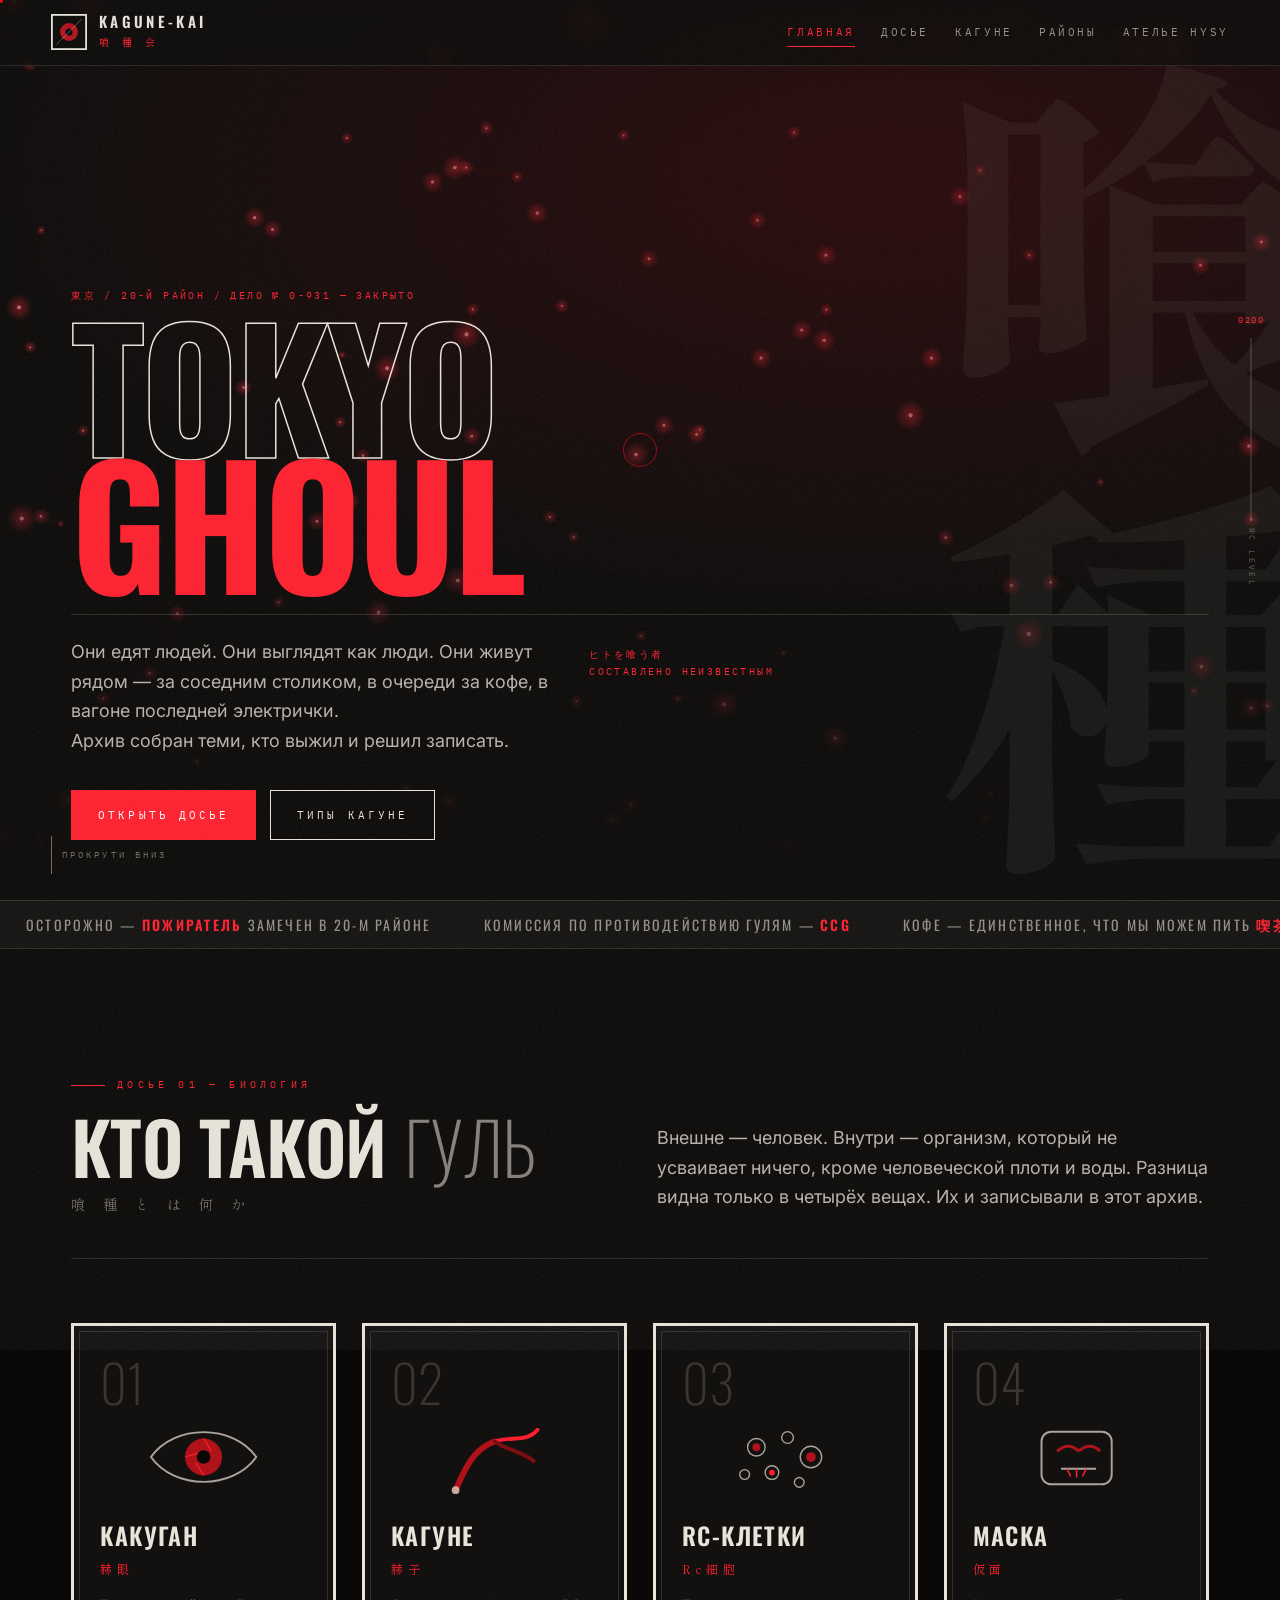
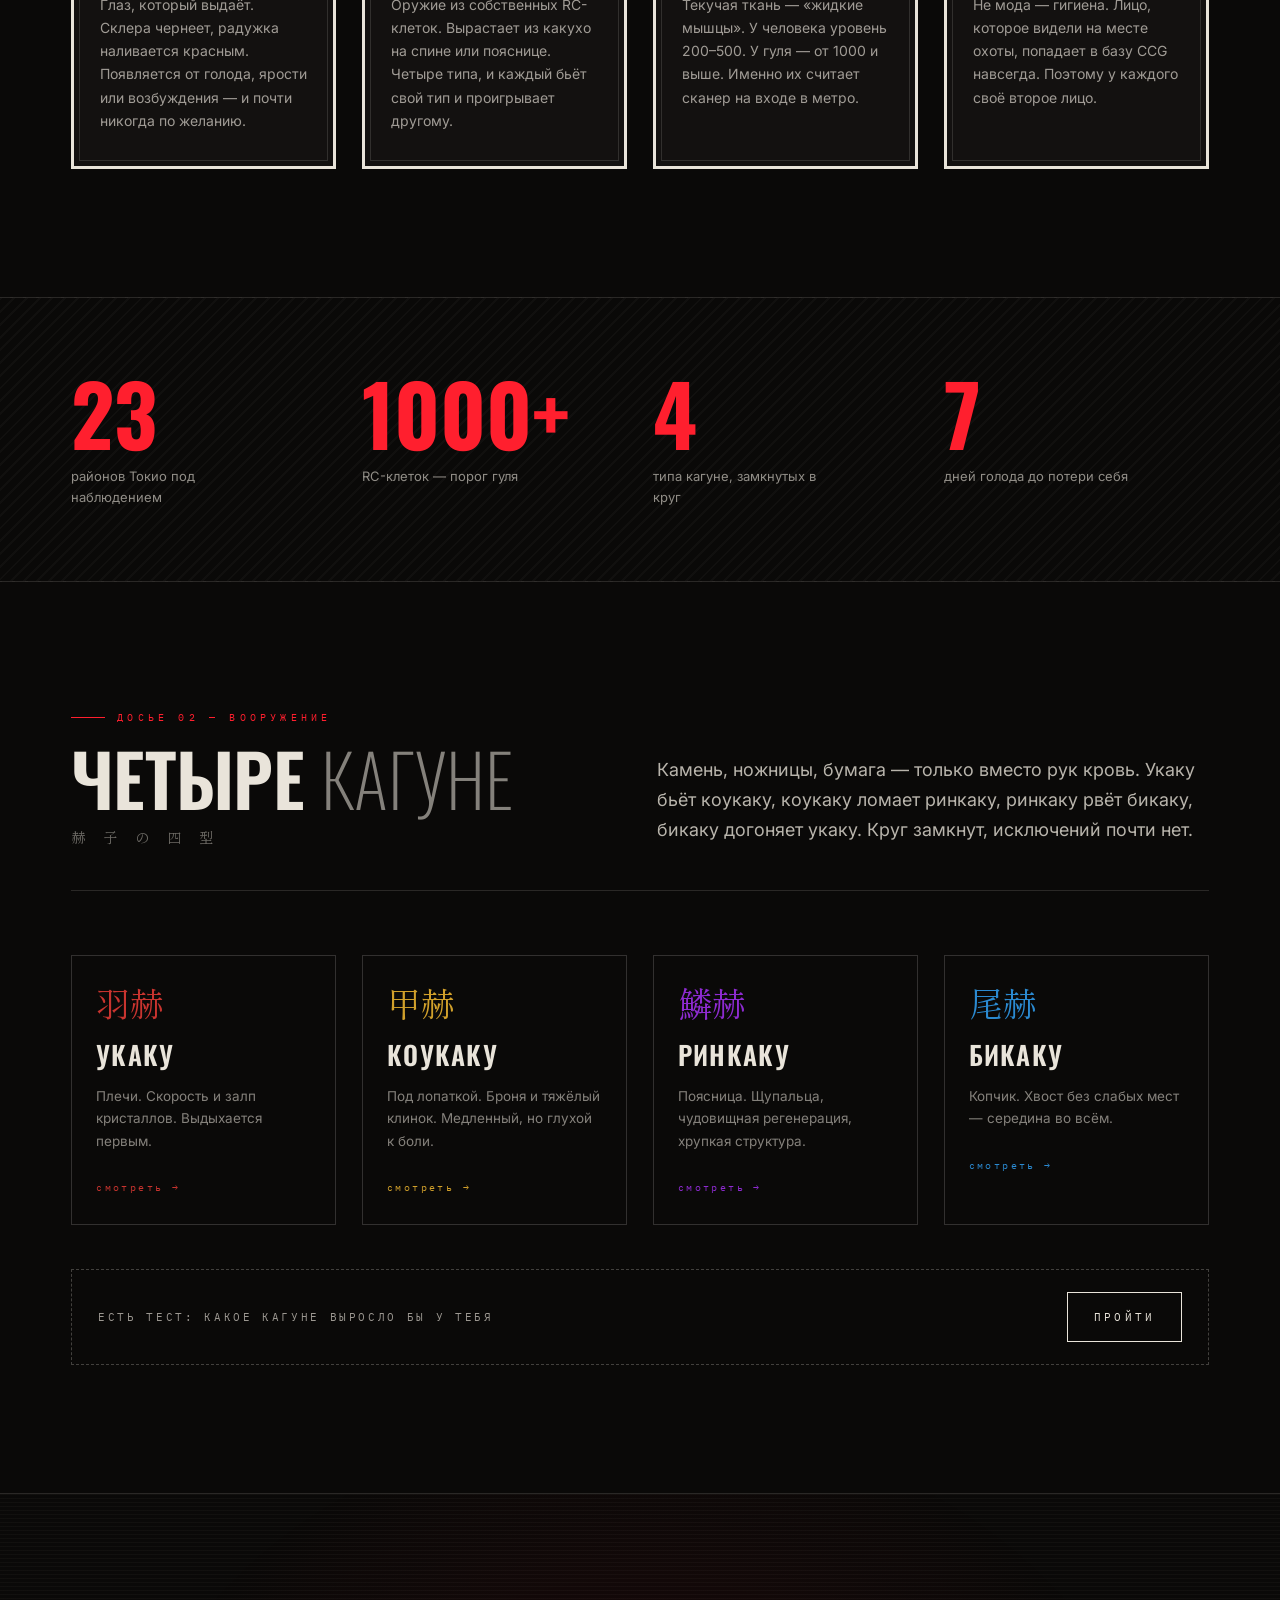
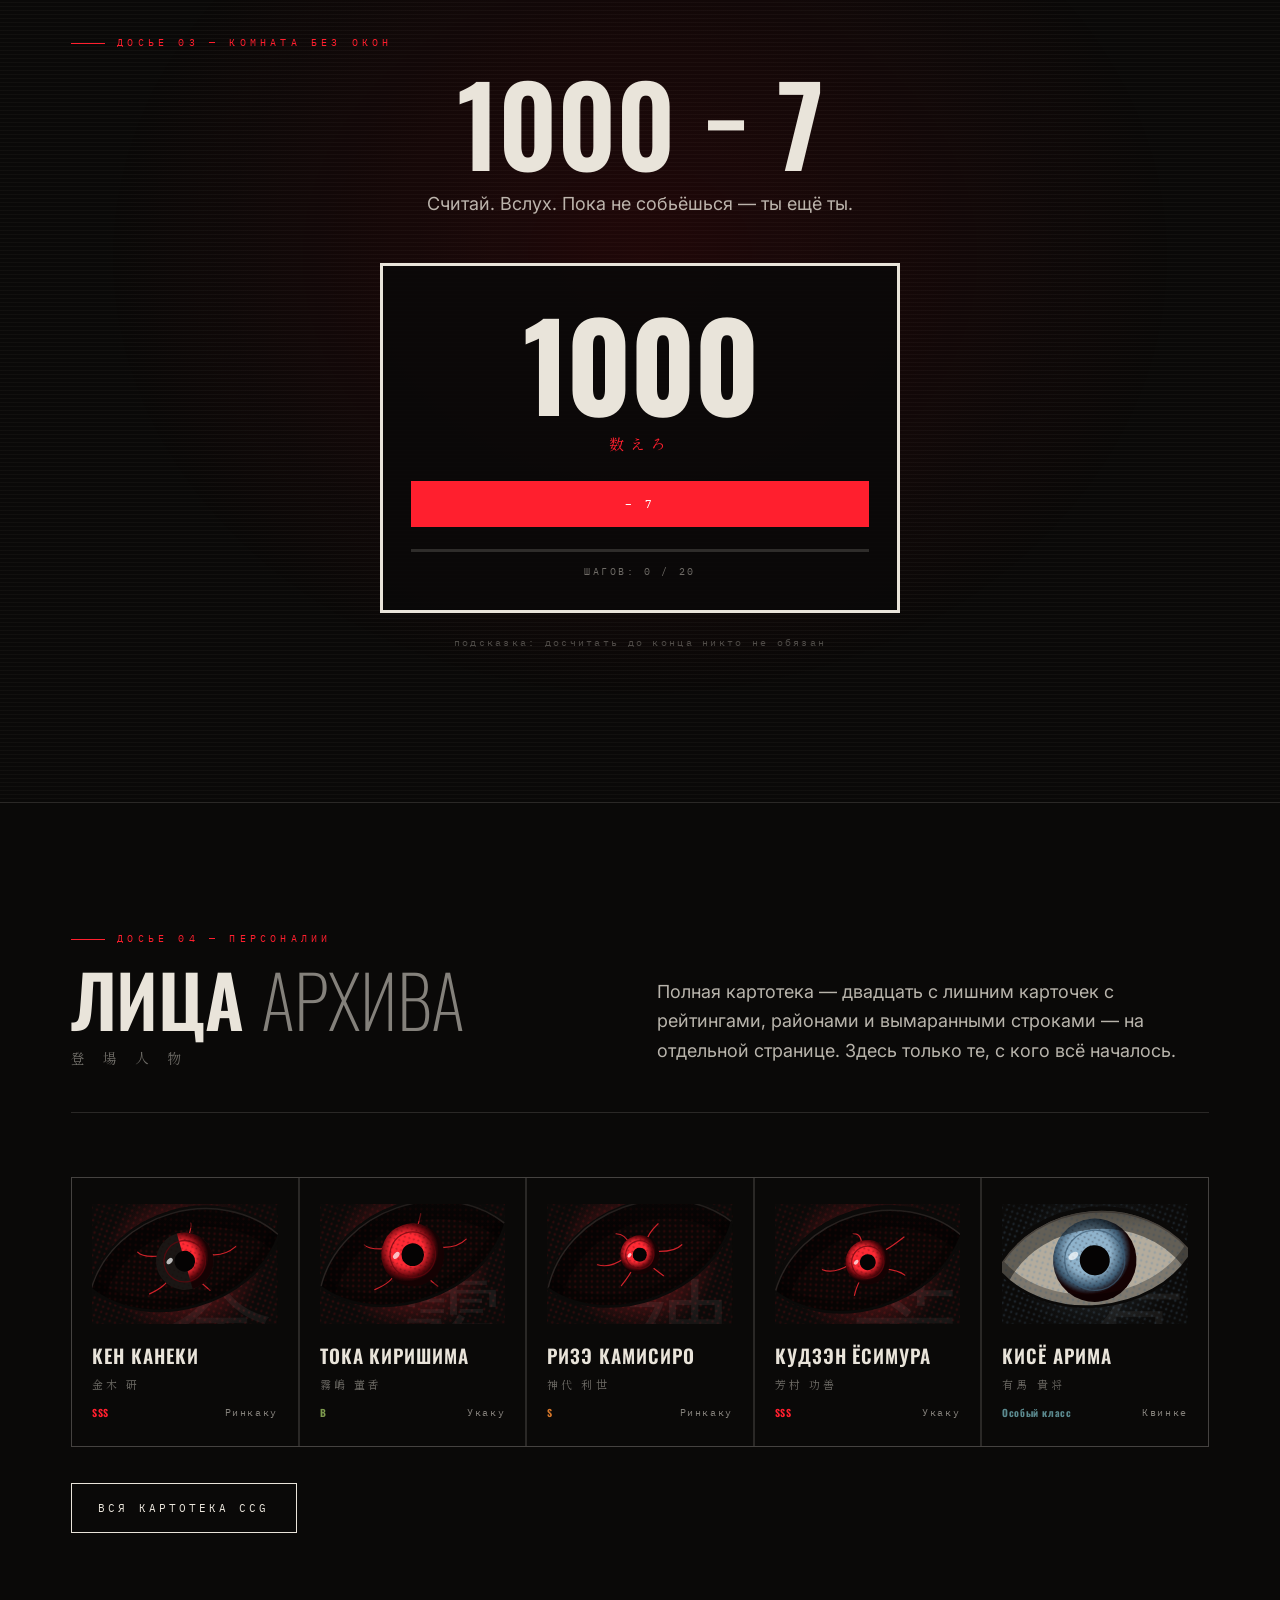
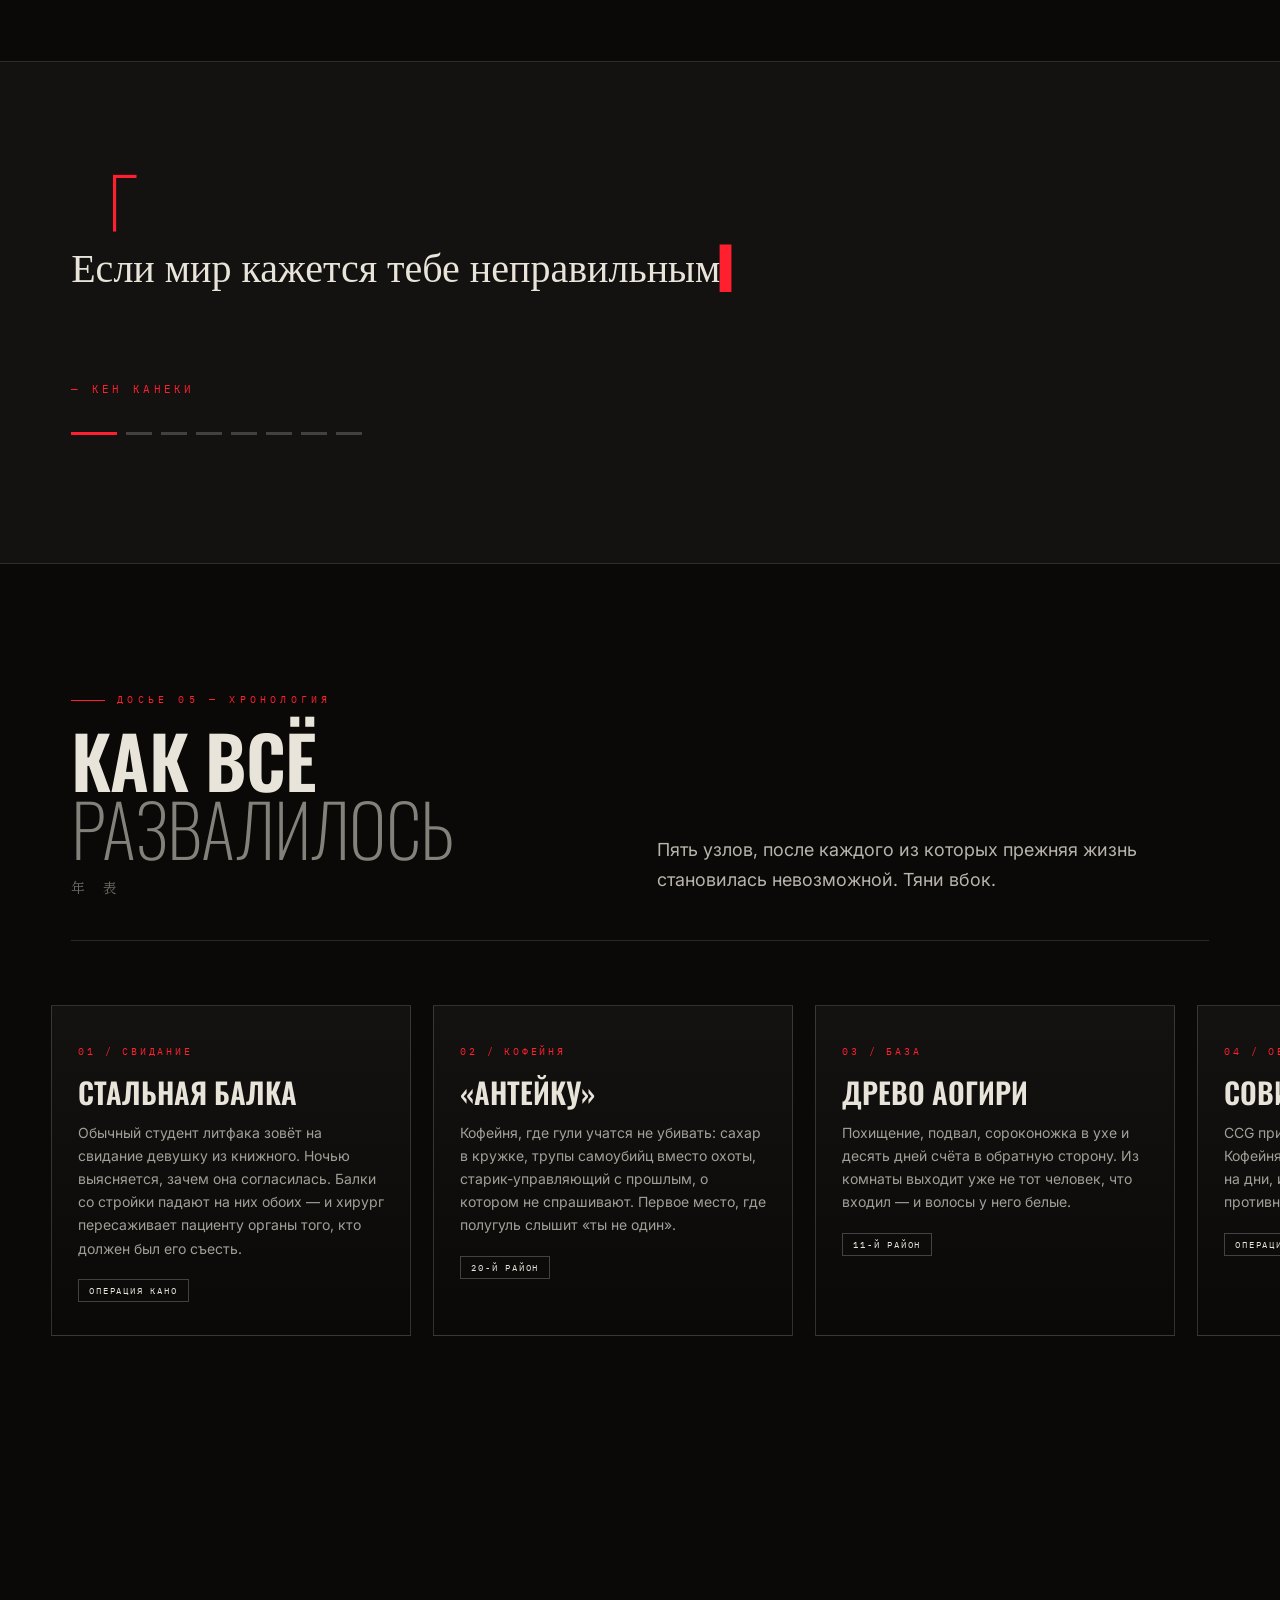
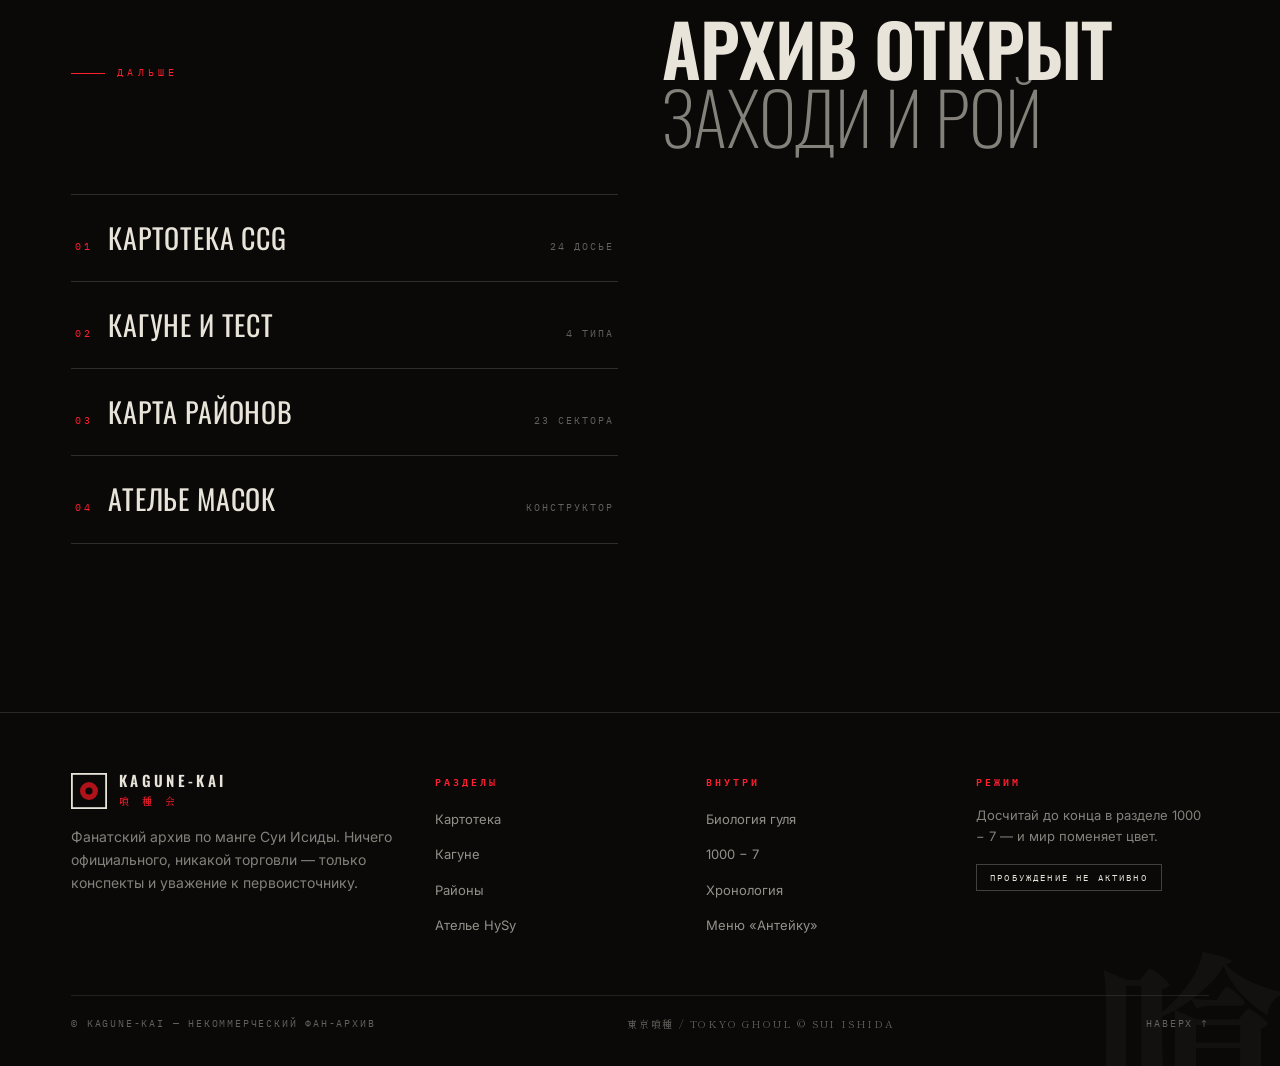
==== index.html @ 9f2eb0c0 "Собрать фан-архив «Токийского гуля» — пять страниц на чистом HTML/CSS/JS Многостраничный сайт без сб" ====
<!DOCTYPE html>
<html lang="ru">
<head>
<meta charset="utf-8">
<meta name="viewport" content="width=device-width, initial-scale=1">
<title>喰種 KAGUNE-KAI — архив 20-го района</title>
<meta name="description" content="Неофициальный архив по вселенной «Токийского гуля»: досье CCG, типы кагуне, карта районов, ателье масок HySy и кофейня «Антейку».">
<meta name="theme-color" content="#0a0908">
<link rel="preconnect" href="https://fonts.googleapis.com">
<link rel="preconnect" href="https://fonts.gstatic.com" crossorigin>
<link href="https://fonts.googleapis.com/css2?family=Oswald:wght@200;400;600;700&family=Shippori+Mincho:wght@400;700;800&family=IBM+Plex+Mono:wght@400;500&family=Inter:wght@300;400;500&display=swap" rel="stylesheet">
<link rel="stylesheet" href="assets/css/main.css">
<link rel="stylesheet" href="assets/css/pages.css">
<link rel="icon" href="data:image/svg+xml,%3Csvg xmlns='http://www.w3.org/2000/svg' viewBox='0 0 32 32'%3E%3Crect width='32' height='32' fill='%230a0908'/%3E%3Ccircle cx='16' cy='16' r='9' fill='%23b0121a'/%3E%3Ccircle cx='16' cy='16' r='3.5' fill='%230a0908'/%3E%3C/svg%3E">
</head>
<body>

<!-- ============ ВОРОТА / КАКУГАН ============ -->
<div id="gate" role="dialog" aria-label="Вход">
  <div class="gate-inner">
    <p class="gate-q jp">ヒトか、グールか。</p>
    <div class="eye-wrap">
      <svg viewBox="0 0 300 160" aria-hidden="true">
        <defs>
          <clipPath id="eyeClip">
            <path d="M10 80 C 70 8, 230 8, 290 80 C 230 152, 70 152, 10 80 Z"/>
          </clipPath>
          <radialGradient id="irisG">
            <stop offset="0%" stop-color="#ff3b3b"/>
            <stop offset="55%" stop-color="#b0121a"/>
            <stop offset="100%" stop-color="#3d0407"/>
          </radialGradient>
        </defs>
        <g clip-path="url(#eyeClip)">
          <rect x="0" y="0" width="300" height="160" fill="#0d0b0a"/>
          <circle cx="150" cy="80" r="46" fill="#141110"/>
          <circle class="iris-red" cx="150" cy="80" r="46" fill="url(#irisG)"/>
          <circle cx="150" cy="80" r="17" fill="#050403"/>
          <g class="iris-red" stroke="#ff1f2e" stroke-width="1.1" fill="none" opacity=".8">
            <path class="vein" d="M150 34 C 168 50, 176 66, 196 74"/>
            <path class="vein" d="M150 126 C 130 112, 120 98, 102 92"/>
            <path class="vein" d="M104 80 C 120 72, 128 60, 132 40"/>
            <path class="vein" d="M196 84 C 180 92, 172 106, 168 122"/>
          </g>
          <circle cx="138" cy="68" r="6" fill="#fff" opacity=".85"/>
          <rect class="lid lid-top" x="0" y="-82" width="300" height="82" fill="#050403"/>
          <rect class="lid lid-bot" x="0" y="160" width="300" height="82" fill="#050403"/>
        </g>
        <path d="M10 80 C 70 8, 230 8, 290 80 C 230 152, 70 152, 10 80 Z" fill="none" stroke="#2a2422" stroke-width="2"/>
      </svg>
    </div>
    <div class="gate-bar"><i></i></div>
    <p class="gate-note">СИНХРОНИЗАЦИЯ RC-КЛЕТОК…</p>
    <button class="gate-skip" id="gate-skip">ПРОПУСТИТЬ</button>
  </div>
</div>

<div class="cursor-dot" id="cur-dot"></div>
<div class="cursor-ring" id="cur-ring"></div>

<!-- ============ ШАПКА ============ -->
<header class="topbar" id="topbar">
  <a class="brand" href="index.html">
    <svg class="brand-mark" viewBox="0 0 40 40" aria-hidden="true">
      <rect x="1" y="1" width="38" height="38" fill="none" stroke="currentColor" stroke-width="2"/>
      <circle cx="20" cy="20" r="10" fill="#b0121a"/>
      <circle cx="20" cy="20" r="4" fill="#0a0908"/>
      <path d="M6 34 L34 6" stroke="currentColor" stroke-width="1" opacity=".35"/>
    </svg>
    <span class="brand-txt">
      <strong>Kagune-Kai</strong>
      <span>喰 種 会</span>
    </span>
  </a>
  <nav class="nav" id="nav">
    <a href="index.html" aria-current="page">Главная</a>
    <a href="characters.html">Досье</a>
    <a href="kagune.html">Кагуне</a>
    <a href="wards.html">Районы</a>
    <a href="atelier.html">Ателье HySy</a>
  </nav>
  <button class="burger" id="burger" aria-label="Меню" aria-expanded="false"><span></span><span></span><span></span></button>
</header>

<!-- RC-метр -->
<aside class="rc-meter" aria-hidden="true">
  <span class="val" id="rc-val">000</span>
  <span class="rail"><i class="fill" id="rc-fill"></i></span>
  <span class="lbl">RC LEVEL</span>
</aside>

<main>

<!-- ============ ГЕРОЙ ============ -->
<section class="hero" id="top">
  <canvas id="rc-canvas"></canvas>
  <span class="hero-kanji jp" aria-hidden="true">喰種</span>
  <div class="wrap">
    <p class="hero-meta">東京 / 20-Й РАЙОН / ДЕЛО № 0-931 — ЗАКРЫТО</p>
    <h1>
      <span class="out">Tokyo</span>
      <span class="red">Ghoul</span>
    </h1>
    <div class="hero-sub">
      <p class="lead">Они едят людей. Они выглядят как люди. Они живут рядом — за соседним столиком, в очереди за кофе, в вагоне последней электрички.<br>Архив собран теми, кто выжил и решил записать.</p>
      <p class="hero-meta">ヒトを喰う者<br>СОСТАВЛЕНО НЕИЗВЕСТНЫМ</p>
    </div>
    <div style="display:flex;gap:14px;flex-wrap:wrap;margin-top:34px">
      <a class="btn solid" href="characters.html"><span>Открыть досье</span></a>
      <a class="btn" href="kagune.html"><span>Типы кагуне</span></a>
    </div>
  </div>
  <div class="scroll-hint"><i></i> ПРОКРУТИ ВНИЗ</div>
</section>

<!-- ============ БЕГУЩАЯ СТРОКА ============ -->
<div class="ticker" aria-hidden="true">
  <div class="ticker-track" id="ticker">
    <span>ОСТОРОЖНО — <b>ПОЖИРАТЕЛЬ</b> ЗАМЕЧЕН В 20-М РАЙОНЕ</span>
    <span>КОМИССИЯ ПО ПРОТИВОДЕЙСТВИЮ ГУЛЯМ — <b>CCG</b></span>
    <span>КОФЕ — ЕДИНСТВЕННОЕ, ЧТО МЫ МОЖЕМ ПИТЬ <b>喫茶あんていく</b></span>
    <span>УРОВЕНЬ УГРОЗЫ <b>SSS</b> — НЕ ПРИБЛИЖАТЬСЯ</span>
    <span><b>1000 − 7 = ?</b></span>
  </div>
</div>

<!-- ============ ЧТО ТАКОЕ ГУЛЬ ============ -->
<section class="pad" id="about">
  <div class="wrap">
    <div class="sec-head">
      <div>
        <p class="kicker">Досье 01 — Биология</p>
        <h2 class="h-sect">Кто такой <span class="thin">гуль</span></h2>
        <p class="h-jp jp">喰 種 と は 何 か</p>
      </div>
      <p class="lead" data-rise>Внешне — человек. Внутри — организм, который не усваивает ничего, кроме человеческой плоти и воды. Разница видна только в четырёх вещах. Их и записывали в этот архив.</p>
    </div>

    <div class="grid g-4 facts">
      <article class="fact panel" data-rise data-d="1">
        <div class="fact-n">01</div>
        <svg class="fact-art" viewBox="0 0 120 80" aria-hidden="true">
          <path d="M6 40 C 30 6, 90 6, 114 40 C 90 74, 30 74, 6 40Z" fill="none" stroke="currentColor" stroke-width="2"/>
          <circle cx="60" cy="40" r="19" fill="#b0121a"/>
          <circle cx="60" cy="40" r="7" fill="#0a0908"/>
          <path d="M60 21 L68 34 M60 59 L52 46 M41 40 L54 36" stroke="#ff1f2e" stroke-width="1.2" fill="none"/>
        </svg>
        <h3>Какуган</h3>
        <p class="jp-min">赫眼</p>
        <p>Глаз, который выдаёт. Склера чернеет, радужка наливается красным. Появляется от голода, ярости или возбуждения — и почти никогда по желанию.</p>
      </article>

      <article class="fact panel" data-rise data-d="2">
        <div class="fact-n">02</div>
        <svg class="fact-art" viewBox="0 0 120 80" aria-hidden="true">
          <path d="M20 74 C 34 40, 44 30, 60 24" stroke="#b0121a" stroke-width="6" fill="none" stroke-linecap="round"/>
          <path d="M60 24 C 78 18, 92 26, 104 12" stroke="#ff1f2e" stroke-width="4" fill="none" stroke-linecap="round"/>
          <path d="M60 24 C 74 34, 88 34, 100 44" stroke="#7d0d13" stroke-width="4" fill="none" stroke-linecap="round"/>
          <circle cx="20" cy="74" r="4" fill="currentColor"/>
        </svg>
        <h3>Кагуне</h3>
        <p class="jp-min">赫子</p>
        <p>Оружие из собственных RC-клеток. Вырастает из какухо на спине или пояснице. Четыре типа, и каждый бьёт свой тип и проигрывает другому.</p>
      </article>

      <article class="fact panel" data-rise data-d="3">
        <div class="fact-n">03</div>
        <svg class="fact-art" viewBox="0 0 120 80" aria-hidden="true">
          <g fill="none" stroke="currentColor" stroke-width="1.4">
            <circle cx="30" cy="30" r="9"/><circle cx="62" cy="20" r="6"/><circle cx="86" cy="40" r="11"/>
            <circle cx="46" cy="56" r="7"/><circle cx="74" cy="66" r="5"/><circle cx="18" cy="58" r="5"/>
          </g>
          <circle cx="30" cy="30" r="4" fill="#b0121a"/><circle cx="86" cy="40" r="5" fill="#b0121a"/>
          <circle cx="46" cy="56" r="3" fill="#ff1f2e"/>
        </svg>
        <h3>RC-клетки</h3>
        <p class="jp-min">Rc細胞</p>
        <p>Текучая ткань — «жидкие мышцы». У человека уровень 200–500. У гуля — от 1000 и выше. Именно их считает сканер на входе в метро.</p>
      </article>

      <article class="fact panel" data-rise data-d="4">
        <div class="fact-n">04</div>
        <svg class="fact-art" viewBox="0 0 120 80" aria-hidden="true">
          <path d="M34 14 h52 a10 10 0 0 1 10 10 v34 a10 10 0 0 1 -10 10 h-52 a10 10 0 0 1 -10 -10 v-34 a10 10 0 0 1 10 -10z" fill="none" stroke="currentColor" stroke-width="2"/>
          <path d="M40 34 q12 -10 22 0 M62 34 q12 -10 22 0" stroke="#b0121a" stroke-width="3" fill="none"/>
          <path d="M44 52 h36" stroke="currentColor" stroke-width="2"/>
          <path d="M50 52 l4 8 M60 52 l0 9 M70 52 l-4 8" stroke="#ff1f2e" stroke-width="1.6"/>
        </svg>
        <h3>Маска</h3>
        <p class="jp-min">仮面</p>
        <p>Не мода — гигиена. Лицо, которое видели на месте охоты, попадает в базу CCG навсегда. Поэтому у каждого своё второе лицо.</p>
      </article>
    </div>
  </div>
</section>

<!-- ============ СТАТИСТИКА ============ -->
<section class="stats-band">
  <div class="wrap">
    <div class="grid g-4">
      <div class="stat" data-rise><span class="num" data-count="23">0</span><span class="cap">районов Токио под наблюдением</span></div>
      <div class="stat" data-rise data-d="1"><span class="num" data-count="1000" data-suf="+">0</span><span class="cap">RC-клеток — порог гуля</span></div>
      <div class="stat" data-rise data-d="2"><span class="num" data-count="4">0</span><span class="cap">типа кагуне, замкнутых в круг</span></div>
      <div class="stat" data-rise data-d="3"><span class="num" data-count="7">0</span><span class="cap">дней голода до потери себя</span></div>
    </div>
  </div>
</section>

<!-- ============ КАГУНЕ (превью) ============ -->
<section class="pad kag-teaser" id="kagune">
  <div class="wrap">
    <div class="sec-head">
      <div>
        <p class="kicker">Досье 02 — Вооружение</p>
        <h2 class="h-sect">Четыре <span class="thin">кагуне</span></h2>
        <p class="h-jp jp">赫 子 の 四 型</p>
      </div>
      <p class="lead" data-rise>Камень, ножницы, бумага — только вместо рук кровь. Укаку бьёт коукаку, коукаку ломает ринкаку, ринкаку рвёт бикаку, бикаку догоняет укаку. Круг замкнут, исключений почти нет.</p>
    </div>

    <div class="grid g-4 kag-cards">
      <a class="kag-card" href="kagune.html#ukaku" data-rise data-d="1" style="--k:#c8342f">
        <span class="kag-jp jp">羽赫</span>
        <h3>Укаку</h3>
        <p class="muted">Плечи. Скорость и залп кристаллов. Выдыхается первым.</p>
        <span class="kag-go">смотреть →</span>
      </a>
      <a class="kag-card" href="kagune.html#koukaku" data-rise data-d="2" style="--k:#d1a02b">
        <span class="kag-jp jp">甲赫</span>
        <h3>Коукаку</h3>
        <p class="muted">Под лопаткой. Броня и тяжёлый клинок. Медленный, но глухой к боли.</p>
        <span class="kag-go">смотреть →</span>
      </a>
      <a class="kag-card" href="kagune.html#rinkaku" data-rise data-d="3" style="--k:#8e2bd1">
        <span class="kag-jp jp">鱗赫</span>
        <h3>Ринкаку</h3>
        <p class="muted">Поясница. Щупальца, чудовищная регенерация, хрупкая структура.</p>
        <span class="kag-go">смотреть →</span>
      </a>
      <a class="kag-card" href="kagune.html#bikaku" data-rise data-d="4" style="--k:#2b8ad1">
        <span class="kag-jp jp">尾赫</span>
        <h3>Бикаку</h3>
        <p class="muted">Копчик. Хвост без слабых мест — середина во всём.</p>
        <span class="kag-go">смотреть →</span>
      </a>
    </div>

    <div class="kag-cta" data-rise>
      <p class="mono">ЕСТЬ ТЕСТ: КАКОЕ КАГУНЕ ВЫРОСЛО БЫ У ТЕБЯ</p>
      <a class="btn" href="kagune.html#test"><span>Пройти</span></a>
    </div>
  </div>
</section>

<!-- ============ 1000 − 7 ============ -->
<section class="count-sec" id="count">
  <div class="count-bg" aria-hidden="true"></div>
  <div class="wrap count-wrap">
    <p class="kicker">Досье 03 — Комната без окон</p>
    <h2 class="h-sect count-title"><span class="glitch" data-t="1000 − 7">1000 − 7</span></h2>
    <p class="lead count-lead">Считай. Вслух. Пока не собьёшься — ты ещё ты.</p>

    <div class="count-box">
      <output class="count-val" id="count-val">1000</output>
      <p class="count-say jp" id="count-say">数えろ</p>
      <button class="btn solid count-btn" id="count-btn"><span>− 7</span></button>
      <div class="count-rail"><i id="count-fill"></i></div>
      <p class="count-log mono" id="count-log">ШАГОВ: 0 / 20</p>
    </div>
    <p class="count-hint mono">подсказка: досчитать до конца никто не обязан</p>
  </div>
</section>

<!-- ============ ЛИЦА ============ -->
<section class="pad" id="faces">
  <div class="wrap">
    <div class="sec-head">
      <div>
        <p class="kicker">Досье 04 — Персоналии</p>
        <h2 class="h-sect">Лица <span class="thin">архива</span></h2>
        <p class="h-jp jp">登 場 人 物</p>
      </div>
      <p class="lead" data-rise>Полная картотека — двадцать с лишним карточек с рейтингами, районами и вымаранными строками — на отдельной странице. Здесь только те, с кого всё началось.</p>
    </div>
    <div class="faces-strip" id="faces-strip"></div>
    <div style="margin-top:36px" data-rise><a class="btn" href="characters.html"><span>Вся картотека CCG</span></a></div>
  </div>
</section>

<!-- ============ ЦИТАТЫ ============ -->
<section class="quote-sec">
  <div class="wrap">
    <blockquote class="quote">
      <p class="q-mark jp" aria-hidden="true">「</p>
      <p class="q-text" id="q-text"></p>
      <footer class="q-who mono" id="q-who"></footer>
    </blockquote>
    <div class="q-dots" id="q-dots"></div>
  </div>
</section>

<!-- ============ ХРОНОЛОГИЯ ============ -->
<section class="pad" id="arcs">
  <div class="wrap">
    <div class="sec-head">
      <div>
        <p class="kicker">Досье 05 — Хронология</p>
        <h2 class="h-sect">Как всё <span class="thin">развалилось</span></h2>
        <p class="h-jp jp">年 表</p>
      </div>
      <p class="lead" data-rise>Пять узлов, после каждого из которых прежняя жизнь становилась невозможной. Тяни вбок.</p>
    </div>
  </div>
  <div class="rail-scroll" id="arc-rail">
    <div class="rail-inner">
      <article class="arc">
        <span class="arc-n mono">01 / СВИДАНИЕ</span>
        <h3>Стальная балка</h3>
        <p>Обычный студент литфака зовёт на свидание девушку из книжного. Ночью выясняется, зачем она согласилась. Балки со стройки падают на них обоих — и хирург пересаживает пациенту органы того, кто должен был его съесть.</p>
        <span class="arc-tag">операция Кано</span>
      </article>
      <article class="arc">
        <span class="arc-n mono">02 / КОФЕЙНЯ</span>
        <h3>«Антейку»</h3>
        <p>Кофейня, где гули учатся не убивать: сахар в кружке, трупы самоубийц вместо охоты, старик-управляющий с прошлым, о котором не спрашивают. Первое место, где полугуль слышит «ты не один».</p>
        <span class="arc-tag">20-й район</span>
      </article>
      <article class="arc">
        <span class="arc-n mono">03 / БАЗА</span>
        <h3>Древо Аогири</h3>
        <p>Похищение, подвал, сороконожка в ухе и десять дней счёта в обратную сторону. Из комнаты выходит уже не тот человек, что входил — и волосы у него белые.</p>
        <span class="arc-tag">11-й район</span>
      </article>
      <article class="arc">
        <span class="arc-n mono">04 / ОБЛАВА</span>
        <h3>Совиная зачистка</h3>
        <p>CCG приходит в 20-й район всем составом. Кофейня закрывается навсегда, счёт идёт на дни, и обе стороны узнают, что у противника тоже были имена и дети.</p>
        <span class="arc-tag">операция «Сова»</span>
      </article>
      <article class="arc">
        <span class="arc-n mono">05 / ПОСЛЕ</span>
        <h3>Чужое имя</h3>
        <p>Человек без памяти носит форму следователя и чужую фамилию, пьёт кофе, которого не помнит, и командует отрядом подростков с чужими органами. Иногда во сне кто-то считает от тысячи.</p>
        <span class="arc-tag">:re</span>
      </article>
    </div>
  </div>
</section>

<!-- ============ ПРИЗЫВ ============ -->
<section class="cta">
  <div class="wrap cta-in">
    <p class="kicker">Дальше</p>
    <h2 class="h-sect">Архив открыт<br><span class="thin">заходи и рой</span></h2>
    <div class="cta-links">
      <a href="characters.html"><span class="mono">01</span> Картотека CCG <em>24 досье</em></a>
      <a href="kagune.html"><span class="mono">02</span> Кагуне и тест <em>4 типа</em></a>
      <a href="wards.html"><span class="mono">03</span> Карта районов <em>23 сектора</em></a>
      <a href="atelier.html"><span class="mono">04</span> Ателье масок <em>конструктор</em></a>
    </div>
  </div>
</section>

</main>

<!-- ============ ПОДВАЛ ============ -->
<footer class="foot">
  <span class="foot-kanji jp" aria-hidden="true">喰</span>
  <div class="wrap">
    <div class="foot-grid">
      <div>
        <a class="brand" href="index.html" style="margin-bottom:16px">
          <svg class="brand-mark" viewBox="0 0 40 40" aria-hidden="true">
            <rect x="1" y="1" width="38" height="38" fill="none" stroke="currentColor" stroke-width="2"/>
            <circle cx="20" cy="20" r="10" fill="#b0121a"/><circle cx="20" cy="20" r="4" fill="#0a0908"/>
          </svg>
          <span class="brand-txt"><strong>Kagune-Kai</strong><span>喰 種 会</span></span>
        </a>
        <p class="muted" style="max-width:36ch;font-size:14px">Фанатский архив по манге Суи Исиды. Ничего официального, никакой торговли — только конспекты и уважение к первоисточнику.</p>
      </div>
      <div>
        <h4>Разделы</h4>
        <ul>
          <li><a href="characters.html">Картотека</a></li>
          <li><a href="kagune.html">Кагуне</a></li>
          <li><a href="wards.html">Районы</a></li>
          <li><a href="atelier.html">Ателье HySy</a></li>
        </ul>
      </div>
      <div>
        <h4>Внутри</h4>
        <ul>
          <li><a href="index.html#about">Биология гуля</a></li>
          <li><a href="index.html#count">1000 − 7</a></li>
          <li><a href="index.html#arcs">Хронология</a></li>
          <li><a href="wards.html#anteiku">Меню «Антейку»</a></li>
        </ul>
      </div>
      <div>
        <h4>Режим</h4>
        <p class="muted" style="font-size:13px">Досчитай до конца в разделе 1000 − 7 — и мир поменяет цвет.</p>
        <button class="state-toggle" id="state-toggle">СБРОСИТЬ ПРОБУЖДЕНИЕ</button>
      </div>
    </div>
    <div class="foot-bot">
      <span>© KAGUNE-KAI — НЕКОММЕРЧЕСКИЙ ФАН-АРХИВ</span>
      <span class="jp">東京喰種 / TOKYO GHOUL © SUI ISHIDA</span>
      <span><a href="#top">НАВЕРХ ↑</a></span>
    </div>
  </div>
</footer>

<script src="assets/js/data.js"></script>
<script src="assets/js/core.js"></script>
<script src="assets/js/home.js"></script>
</body>
</html>
---- assets/css/main.css ----
/* ============================================================
   喰種 / KAGUNE-KAI — базовые стили
   Всё рисуется руками: халфтон, зерно, рваные края.
   ============================================================ */

:root{
  --ink:        #0a0908;
  --ink-2:      #131110;
  --ink-3:      #1c1917;
  --paper:      #e9e4da;
  --paper-dim:  #b6afa4;
  --blood:      #b0121a;
  --blood-hot:  #ff1f2e;
  --blood-deep: #5c060c;
  --bone:       #d8d2c6;
  --steel:      #6f7377;

  --fg:         var(--paper);
  --bg:         var(--ink);
  --accent:     var(--blood-hot);
  --accent-2:   var(--blood);

  --serif: "Shippori Mincho", "Noto Serif JP", "Times New Roman", Georgia, serif;
  --disp:  "Oswald", "Anton", "Arial Narrow", Impact, sans-serif;
  --sans:  "Inter", "Helvetica Neue", Arial, sans-serif;
  --mono:  "IBM Plex Mono", "SFMono-Regular", Consolas, monospace;

  --panel-border: 3px;
  --gutter: clamp(16px, 4vw, 56px);
  --maxw: 1240px;
}

/* «Пробуждение» — режим белых волос. Инверсия мира. */
body.awakened{
  --ink:   #efece5;
  --ink-2: #e2ded5;
  --ink-3: #d5d0c5;
  --paper: #12100f;
  --bone:  #2a2725;
  --fg:    #12100f;
  --bg:    #efece5;
  --accent: #b0121a;
  --accent-2: #5c060c;
}

*,*::before,*::after{ box-sizing:border-box; }

html{ scroll-behavior:smooth; }
@media (prefers-reduced-motion: reduce){
  html{ scroll-behavior:auto; }
  *{ animation-duration:.001ms !important; transition-duration:.001ms !important; }
}

body{
  margin:0;
  background:var(--bg);
  color:var(--fg);
  font-family:var(--sans);
  font-size:16px;
  line-height:1.65;
  overflow-x:hidden;
  -webkit-font-smoothing:antialiased;
  transition:background .5s ease, color .5s ease;
}

/* зерно поверх всего — типография печати */
body::after{
  content:"";
  position:fixed; inset:-50%;
  pointer-events:none; z-index:9998;
  opacity:.16;
  background-image:url("data:image/svg+xml,%3Csvg xmlns='http://www.w3.org/2000/svg' width='220' height='220'%3E%3Cfilter id='n'%3E%3CfeTurbulence type='fractalNoise' baseFrequency='.82' numOctaves='3' stitchTiles='stitch'/%3E%3CfeColorMatrix type='saturate' values='0'/%3E%3C/filter%3E%3Crect width='220' height='220' filter='url(%23n)' opacity='.55'/%3E%3C/svg%3E");
  animation: grainshift 700ms steps(3) infinite;
}
@keyframes grainshift{
  0%{transform:translate(0,0)} 33%{transform:translate(-6px,4px)} 66%{transform:translate(5px,-5px)} 100%{transform:translate(0,0)}
}

img,svg{ max-width:100%; display:block; }
a{ color:inherit; text-decoration:none; }

::selection{ background:var(--blood); color:#fff; }

/* --------------------------- скролл-бар --------------------------- */
::-webkit-scrollbar{ width:10px; }
::-webkit-scrollbar-track{ background:var(--ink-2); }
::-webkit-scrollbar-thumb{ background:linear-gradient(var(--blood-deep),var(--blood)); border:2px solid var(--ink-2); }

/* --------------------------- утилиты --------------------------- */
.wrap{ width:100%; max-width:var(--maxw); margin-inline:auto; padding-inline:var(--gutter); }
.mono{ font-family:var(--mono); }
.jp{ font-family:var(--serif); }
.vert{ writing-mode:vertical-rl; text-orientation:mixed; }
.hidden{ display:none !important; }
.sr{ position:absolute; width:1px;height:1px;overflow:hidden;clip:rect(0 0 0 0);white-space:nowrap; }

.halftone{
  background-image:radial-gradient(currentColor 1px, transparent 1.2px);
  background-size:6px 6px;
}

/* ================= ЗАГРУЗЧИК / КАКУГАН ================= */
#gate{
  position:fixed; inset:0; z-index:10000;
  background:#050403;
  display:grid; place-items:center;
  transition:opacity .8s ease, visibility .8s;
}
#gate.gone{ opacity:0; visibility:hidden; }
.gate-inner{ text-align:center; width:min(92vw,540px); }
.gate-q{
  font-family:var(--serif); color:#7d7871; letter-spacing:.35em;
  font-size:clamp(12px,2.2vw,15px); margin-bottom:34px;
  opacity:0; animation:fadeUp .9s .2s forwards;
}
.eye-wrap{ margin-inline:auto; width:min(78vw,340px); }
.gate-bar{
  margin:34px auto 0; width:min(70vw,260px); height:2px; background:#241f1e; position:relative; overflow:hidden;
}
.gate-bar i{ position:absolute; inset:0; width:0; background:linear-gradient(90deg,var(--blood-deep),var(--blood-hot)); }
.gate-note{ margin-top:14px; font-family:var(--mono); font-size:10px; letter-spacing:.3em; color:#4d4744; }
.gate-skip{
  margin-top:26px; background:none; border:1px solid #2b2624; color:#6b6560;
  font-family:var(--mono); font-size:10px; letter-spacing:.28em; padding:9px 16px; cursor:pointer;
  transition:.25s;
}
.gate-skip:hover{ color:var(--blood-hot); border-color:var(--blood-deep); }

@keyframes fadeUp{ from{opacity:0; transform:translateY(10px)} to{opacity:1; transform:none} }

/* веко */
.lid{ transform-origin:center; }
.eye-open .lid-top{ animation:lidUp 1.1s .35s cubic-bezier(.6,0,.2,1) forwards; }
.eye-open .lid-bot{ animation:lidDown 1.1s .35s cubic-bezier(.6,0,.2,1) forwards; }
@keyframes lidUp{ to{ transform:translateY(-58px) } }
@keyframes lidDown{ to{ transform:translateY(58px) } }
.iris-red{ opacity:0; }
.eye-open .iris-red{ animation:bleed 1.4s 1s forwards; }
@keyframes bleed{ to{ opacity:1 } }
.vein{ stroke-dasharray:120; stroke-dashoffset:120; }
.eye-open .vein{ animation:veinGrow 1.6s 1.15s forwards; }
@keyframes veinGrow{ to{ stroke-dashoffset:0 } }

/* ================= КУРСОР ================= */
.cursor-dot,.cursor-ring{
  position:fixed; top:0; left:0; pointer-events:none; z-index:9999;
  mix-blend-mode:difference; will-change:transform;
}
.cursor-dot{ width:6px;height:6px;background:var(--blood-hot); border-radius:50%; margin:-3px 0 0 -3px; }
.cursor-ring{
  width:34px;height:34px;border:1px solid rgba(255,31,46,.65); border-radius:50%; margin:-17px 0 0 -17px;
  transition:width .22s, height .22s, margin .22s, border-color .22s, opacity .22s;
}
.cursor-ring.hot{ width:56px;height:56px;margin:-28px 0 0 -28px; border-color:var(--blood-hot); }
@media (hover:none),(pointer:coarse){ .cursor-dot,.cursor-ring{ display:none; } }

/* ================= ШАПКА ================= */
.topbar{
  position:fixed; top:0; left:0; right:0; z-index:900;
  display:flex; align-items:center; justify-content:space-between;
  gap:20px; padding:14px var(--gutter);
  background:color-mix(in srgb, var(--bg) 78%, transparent);
  backdrop-filter:blur(10px) saturate(120%);
  border-bottom:1px solid color-mix(in srgb, var(--fg) 12%, transparent);
  transition:transform .35s ease, background .4s;
}
.topbar.tuck{ transform:translateY(-104%); }

.brand{ display:flex; align-items:center; gap:12px; }
.brand-mark{ width:36px;height:36px; flex:none; }
.brand-txt strong{
  display:block; font-family:var(--disp); font-weight:600; letter-spacing:.22em;
  font-size:15px; text-transform:uppercase; line-height:1;
}
.brand-txt span{
  display:block; font-family:var(--serif); font-size:10px; letter-spacing:.5em;
  color:var(--accent); margin-top:5px;
}

.nav{ display:flex; align-items:center; gap:26px; }
.nav a{
  font-family:var(--mono); font-size:11px; letter-spacing:.24em; text-transform:uppercase;
  color:color-mix(in srgb, var(--fg) 62%, transparent); position:relative; padding:6px 0;
  transition:color .2s;
}
.nav a::after{
  content:""; position:absolute; left:0; bottom:0; height:1px; width:0; background:var(--accent);
  transition:width .28s cubic-bezier(.2,.8,.2,1);
}
.nav a:hover,.nav a[aria-current="page"]{ color:var(--fg); }
.nav a:hover::after,.nav a[aria-current="page"]::after{ width:100%; }
.nav a[aria-current="page"]{ color:var(--accent); }

.burger{ display:none; background:none;border:none;cursor:pointer; padding:8px; }
.burger span{ display:block; width:24px;height:2px;background:var(--fg); margin:5px 0; transition:.3s; }
.burger.on span:nth-child(1){ transform:translateY(7px) rotate(45deg); }
.burger.on span:nth-child(2){ opacity:0; }
.burger.on span:nth-child(3){ transform:translateY(-7px) rotate(-45deg); }

@media (max-width:900px){
  .burger{ display:block; }
  .nav{
    position:fixed; inset:64px 0 auto 0; flex-direction:column; align-items:flex-start;
    gap:0; padding:12px var(--gutter) 26px;
    background:var(--ink-2); border-bottom:1px solid rgba(255,255,255,.08);
    transform:translateY(-130%); transition:transform .4s cubic-bezier(.2,.8,.2,1);
  }
  .nav.open{ transform:none; }
  .nav a{ width:100%; padding:15px 0; border-bottom:1px solid color-mix(in srgb, var(--fg) 8%, transparent); font-size:13px; }
}

/* ================= RC-МЕТР ================= */
.rc-meter{
  position:fixed; right:16px; top:50%; transform:translateY(-50%); z-index:800;
  display:flex; flex-direction:column; align-items:center; gap:10px;
}
.rc-meter .rail{ width:2px; height:180px; background:color-mix(in srgb, var(--fg) 14%, transparent); position:relative; }
.rc-meter .fill{ position:absolute; bottom:0; left:0; width:100%; height:0; background:linear-gradient(var(--blood-hot),var(--blood-deep)); }
.rc-meter .val{ font-family:var(--mono); font-size:9px; letter-spacing:.16em; color:var(--accent); }
.rc-meter .lbl{ font-family:var(--mono); font-size:8px; letter-spacing:.3em; color:color-mix(in srgb, var(--fg) 40%, transparent); writing-mode:vertical-rl; }
@media (max-width:1100px){ .rc-meter{ display:none; } }

/* ================= ТИПОГРАФИКА ================= */
h1,h2,h3,h4{ margin:0; font-weight:600; }
.kicker{
  font-family:var(--mono); font-size:10px; letter-spacing:.42em; text-transform:uppercase;
  color:var(--accent); display:flex; align-items:center; gap:12px; margin-bottom:18px;
}
.kicker::before{ content:""; width:34px;height:1px;background:var(--accent); }

.h-sect{
  font-family:var(--disp); font-weight:600; text-transform:uppercase;
  font-size:clamp(30px,6vw,72px); line-height:.94; letter-spacing:-.01em;
}
.h-sect .thin{ font-weight:200; color:color-mix(in srgb, var(--fg) 55%, transparent); }
.h-jp{
  font-family:var(--serif); font-size:clamp(11px,1.6vw,14px); letter-spacing:.5em;
  color:color-mix(in srgb, var(--fg) 45%, transparent); margin-top:14px;
}
.lead{ font-size:clamp(15px,1.5vw,18px); color:color-mix(in srgb, var(--fg) 78%, transparent); max-width:62ch; }
p{ margin:0 0 1.1em; }
.muted{ color:color-mix(in srgb, var(--fg) 55%, transparent); }

section{ position:relative; }
.pad{ padding-block:clamp(70px,10vw,150px); }

/* ================= ГЕРОЙ ================= */
.hero{
  min-height:100svh; display:flex; align-items:flex-end;
  padding-block:120px 60px; position:relative; overflow:hidden;
}
#rc-canvas{ position:absolute; inset:0; width:100%; height:100%; z-index:0; opacity:.75; }
.hero::before{
  content:""; position:absolute; inset:0; z-index:1; pointer-events:none;
  background:
    radial-gradient(120% 80% at 70% 20%, color-mix(in srgb,var(--blood-deep) 38%, transparent), transparent 60%),
    linear-gradient(to top, var(--bg) 4%, transparent 55%);
}
.hero .wrap{ position:relative; z-index:2; }

.hero-kanji{
  position:absolute; z-index:1; right:-2vw; top:6vh;
  font-family:var(--serif); font-weight:700;
  font-size:min(46vh,40vw); line-height:.8; color:color-mix(in srgb, var(--fg) 5%, transparent);
  writing-mode:vertical-rl; pointer-events:none; user-select:none;
}
.hero h1{
  font-family:var(--disp); text-transform:uppercase; font-weight:700;
  font-size:clamp(48px,13vw,178px); line-height:.82; letter-spacing:-.02em;
  margin:0 0 6px;
}
.hero h1 .out{
  -webkit-text-stroke:1.5px var(--fg); color:transparent; display:block;
}
.hero h1 .red{ color:var(--accent); display:block; }
.hero-sub{
  display:flex; flex-wrap:wrap; gap:18px 34px; align-items:baseline;
  margin-top:26px; padding-top:22px;
  border-top:1px solid color-mix(in srgb, var(--fg) 16%, transparent);
}
.hero-sub p{ margin:0; max-width:44ch; }
.hero-meta{ font-family:var(--mono); font-size:10px; letter-spacing:.24em; color:var(--accent); }

.scroll-hint{
  position:absolute; left:var(--gutter); bottom:26px; z-index:3;
  display:flex; align-items:center; gap:10px;
  font-family:var(--mono); font-size:9px; letter-spacing:.34em; color:color-mix(in srgb,var(--fg) 45%, transparent);
}
.scroll-hint i{ display:block; width:1px; height:38px; background:currentColor; animation:drip 2.2s infinite; transform-origin:top; }
@keyframes drip{ 0%{transform:scaleY(.2)} 50%{transform:scaleY(1)} 100%{transform:scaleY(.2)} }

/* ================= БЕГУЩАЯ СТРОКА ================= */
.ticker{
  border-block:1px solid color-mix(in srgb,var(--fg) 14%, transparent);
  background:color-mix(in srgb,var(--fg) 3%, transparent);
  overflow:hidden; padding:12px 0;
}
.ticker-track{ display:flex; gap:0; width:max-content; animation:slide 38s linear infinite; }
.ticker:hover .ticker-track{ animation-play-state:paused; }
.ticker span{
  font-family:var(--disp); text-transform:uppercase; letter-spacing:.16em;
  font-size:14px; padding:0 26px; white-space:nowrap;
  color:color-mix(in srgb,var(--fg) 60%, transparent);
}
.ticker span b{ color:var(--accent); font-weight:600; }
@keyframes slide{ to{ transform:translateX(-50%) } }

/* ================= ПАНЕЛИ / КАРТОЧКИ ================= */
.panel{
  border:var(--panel-border) solid var(--fg);
  background:var(--ink-2);
  position:relative;
}
body.awakened .panel{ background:var(--ink-2); }
.panel::before{
  content:""; position:absolute; inset:5px; border:1px solid color-mix(in srgb,var(--fg) 14%, transparent); pointer-events:none;
}

.grid{ display:grid; gap:clamp(14px,2vw,26px); }
.g-2{ grid-template-columns:repeat(2,1fr); }
.g-3{ grid-template-columns:repeat(3,1fr); }
.g-4{ grid-template-columns:repeat(4,1fr); }
@media (max-width:980px){ .g-3,.g-4{ grid-template-columns:repeat(2,1fr); } }
@media (max-width:620px){ .g-2,.g-3,.g-4{ grid-template-columns:1fr; } }

/* ================= КНОПКИ ================= */
.btn{
  display:inline-flex; align-items:center; gap:12px; cursor:pointer;
  font-family:var(--mono); font-size:11px; letter-spacing:.28em; text-transform:uppercase;
  padding:15px 26px; border:1px solid var(--fg); background:transparent; color:var(--fg);
  position:relative; overflow:hidden; transition:color .3s;
}
.btn::before{
  content:""; position:absolute; inset:0; background:var(--accent); transform:translateY(101%);
  transition:transform .38s cubic-bezier(.2,.8,.2,1); z-index:-1;
}
.btn:hover{ color:#fff; border-color:var(--accent); }
.btn:hover::before{ transform:none; }
.btn > *{ position:relative; z-index:1; }
.btn.solid{ background:var(--accent); border-color:var(--accent); color:#fff; }
.btn.solid::before{ background:var(--fg); }
.btn.solid:hover{ color:var(--bg); }

/* ================= ПОЯВЛЕНИЕ ПРИ СКРОЛЛЕ ================= */
[data-rise]{ opacity:0; transform:translateY(26px); transition:opacity .8s cubic-bezier(.2,.8,.2,1), transform .8s cubic-bezier(.2,.8,.2,1); }
[data-rise].seen{ opacity:1; transform:none; }
[data-rise][data-d="1"]{ transition-delay:.1s }
[data-rise][data-d="2"]{ transition-delay:.2s }
[data-rise][data-d="3"]{ transition-delay:.3s }
[data-rise][data-d="4"]{ transition-delay:.4s }
[data-rise][data-d="5"]{ transition-delay:.5s }

/* ================= ГЛИТЧ ================= */
.glitch{ position:relative; display:inline-block; }
.glitch::before,.glitch::after{
  content:attr(data-t); position:absolute; left:0; top:0; width:100%; overflow:hidden; pointer-events:none;
}
.glitch::before{ color:var(--accent); clip-path:inset(0 0 55% 0); transform:translate(-2px,-1px); opacity:0; }
.glitch::after{ color:#2ad6d6; clip-path:inset(50% 0 0 0); transform:translate(2px,1px); opacity:0; }
.glitch:hover::before,.glitch:hover::after{ opacity:.85; animation:gl 380ms steps(2) infinite; }
@keyframes gl{
  0%{transform:translate(-3px,-1px)} 50%{transform:translate(3px,1px)} 100%{transform:translate(-2px,2px)}
}

/* ================= ПОДВАЛ ================= */
.foot{
  border-top:1px solid color-mix(in srgb,var(--fg) 14%, transparent);
  padding-block:60px 34px; margin-top:40px; position:relative; overflow:hidden;
}
.foot-grid{ display:grid; grid-template-columns:1.4fr 1fr 1fr 1fr; gap:38px; }
@media (max-width:860px){ .foot-grid{ grid-template-columns:1fr 1fr; } }
@media (max-width:520px){ .foot-grid{ grid-template-columns:1fr; } }
.foot h4{
  font-family:var(--mono); font-size:10px; letter-spacing:.3em; text-transform:uppercase;
  color:var(--accent); margin-bottom:16px;
}
.foot ul{ list-style:none; margin:0; padding:0; }
.foot li{ margin-bottom:9px; }
.foot li a{ color:color-mix(in srgb,var(--fg) 62%, transparent); font-size:13px; transition:.2s; }
.foot li a:hover{ color:var(--accent); padding-left:6px; }
.foot-bot{
  margin-top:48px; padding-top:20px; display:flex; justify-content:space-between; gap:16px; flex-wrap:wrap;
  border-top:1px solid color-mix(in srgb,var(--fg) 10%, transparent);
  font-family:var(--mono); font-size:10px; letter-spacing:.18em; color:color-mix(in srgb,var(--fg) 40%, transparent);
}
.foot-kanji{
  position:absolute; right:-10px; bottom:-40px; font-family:var(--serif); font-weight:700;
  font-size:200px; line-height:.7; color:color-mix(in srgb,var(--fg) 4%, transparent); pointer-events:none;
}

.state-toggle{
  background:none; border:1px solid color-mix(in srgb,var(--fg) 25%, transparent); color:inherit;
  font-family:var(--mono); font-size:9px; letter-spacing:.24em; padding:7px 13px; cursor:pointer; transition:.25s;
}
.state-toggle:hover{ border-color:var(--accent); color:var(--accent); }

/* ================= ПРОЧЕЕ ================= */
.tear-top{
  height:26px; width:100%;
  background:var(--bg);
  clip-path:polygon(0 100%,0 40%,3% 65%,7% 25%,11% 60%,15% 30%,20% 70%,25% 35%,29% 62%,34% 22%,39% 58%,44% 30%,49% 66%,54% 28%,59% 60%,64% 34%,69% 64%,74% 26%,79% 58%,84% 32%,89% 62%,94% 28%,100% 55%,100% 100%);
}

.badge{
  display:inline-block; font-family:var(--mono); font-size:9px; letter-spacing:.2em;
  padding:4px 9px; border:1px solid currentColor; text-transform:uppercase;
}
.badge.ghoul{ color:var(--accent); }
.badge.ccg{ color:#6fa8d6; }

.rate{
  font-family:var(--disp); font-weight:700; letter-spacing:.06em;
}
.rate.sss{ color:#ff1f2e }
.rate.ss{ color:#e0342c }
.rate.s{ color:#d4762a }
.rate.a{ color:#c9a227 }
.rate.b{ color:#7d9a4e }
.rate.c{ color:#5b8a8f }
---- assets/css/pages.css ----
/* ============================================================
   Секции страниц
   ============================================================ */

/* ---------- шапка секции ---------- */
.sec-head{
  display:grid; grid-template-columns:1fr 1fr; gap:34px; align-items:end;
  margin-bottom:clamp(34px,5vw,64px);
  padding-bottom:26px;
  border-bottom:1px solid color-mix(in srgb,var(--fg) 14%, transparent);
}
@media (max-width:820px){ .sec-head{ grid-template-columns:1fr; align-items:start; } }

/* ---------- факты ---------- */
.facts .fact{ padding:30px 26px 34px; }
.fact-n{
  font-family:var(--disp); font-size:52px; line-height:1; font-weight:200;
  color:color-mix(in srgb,var(--fg) 18%, transparent); margin-bottom:10px;
}
.fact-art{ width:100%; height:78px; color:color-mix(in srgb,var(--fg) 70%, transparent); margin-bottom:20px; }
.fact h3{ font-family:var(--disp); font-size:24px; text-transform:uppercase; letter-spacing:.06em; }
.jp-min{ font-family:var(--serif); font-size:12px; letter-spacing:.4em; color:var(--accent); margin:4px 0 14px; }
.fact p:last-child{ font-size:14px; color:color-mix(in srgb,var(--fg) 66%, transparent); margin:0; }
.fact{ transition:transform .4s cubic-bezier(.2,.8,.2,1), border-color .4s; }
.fact:hover{ transform:translateY(-6px); border-color:var(--accent); }

/* ---------- полоса статистики ---------- */
.stats-band{
  border-block:1px solid color-mix(in srgb,var(--fg) 14%, transparent);
  padding-block:clamp(40px,6vw,72px);
  background:
    repeating-linear-gradient(135deg, color-mix(in srgb,var(--fg) 3%, transparent) 0 2px, transparent 2px 9px);
}
.stat .num{
  display:block; font-family:var(--disp); font-weight:700; font-size:clamp(40px,7vw,84px);
  line-height:1; color:var(--accent);
}
.stat .cap{
  display:block; margin-top:12px; font-size:13px; max-width:24ch;
  color:color-mix(in srgb,var(--fg) 60%, transparent);
}

/* ---------- кагуне превью ---------- */
.kag-card{
  display:block; padding:30px 24px 26px; position:relative; overflow:hidden;
  border:1px solid color-mix(in srgb,var(--fg) 18%, transparent);
  transition:.42s cubic-bezier(.2,.8,.2,1);
}
.kag-card::before{
  content:""; position:absolute; left:0; top:0; height:3px; width:0; background:var(--k);
  transition:width .5s cubic-bezier(.2,.8,.2,1);
}
.kag-card::after{
  content:""; position:absolute; right:-40px; bottom:-40px; width:130px; height:130px; border-radius:50%;
  background:var(--k); opacity:0; filter:blur(30px); transition:opacity .5s;
}
.kag-card:hover{ border-color:var(--k); transform:translateY(-8px); }
.kag-card:hover::before{ width:100%; }
.kag-card:hover::after{ opacity:.35; }
.kag-jp{ font-family:var(--serif); font-size:34px; color:var(--k); display:block; line-height:1; }
.kag-card h3{ font-family:var(--disp); font-size:26px; text-transform:uppercase; margin:14px 0 8px; letter-spacing:.05em; }
.kag-card p{ font-size:13.5px; margin-bottom:20px; }
.kag-go{ font-family:var(--mono); font-size:10px; letter-spacing:.24em; color:var(--k); }
.kag-cta{
  margin-top:44px; display:flex; align-items:center; justify-content:space-between; gap:20px; flex-wrap:wrap;
  border:1px dashed color-mix(in srgb,var(--fg) 25%, transparent); padding:22px 26px;
}
.kag-cta p{ margin:0; font-size:11px; letter-spacing:.24em; color:color-mix(in srgb,var(--fg) 65%, transparent); }

/* ---------- 1000 − 7 ---------- */
.count-sec{
  position:relative; padding-block:clamp(80px,11vw,150px); overflow:hidden;
  border-block:1px solid color-mix(in srgb,var(--fg) 14%, transparent);
}
.count-bg{
  position:absolute; inset:0;
  background:
    radial-gradient(60% 70% at 50% 40%, color-mix(in srgb,var(--blood-deep) 30%, transparent), transparent 70%),
    repeating-linear-gradient(0deg, transparent 0 3px, color-mix(in srgb,var(--fg) 4%, transparent) 3px 4px);
  opacity:.9;
}
.count-wrap{ position:relative; text-align:center; }
.count-title{ font-size:clamp(38px,9vw,110px); }
.count-lead{ margin:16px auto 0; }
.count-box{
  margin:44px auto 0; max-width:520px; padding:36px 28px 30px;
  border:var(--panel-border) solid var(--fg); background:color-mix(in srgb,var(--bg) 88%, transparent);
}
.count-val{
  display:block; font-family:var(--disp); font-weight:700; font-size:clamp(56px,14vw,120px);
  line-height:1; color:var(--fg); letter-spacing:-.02em;
}
.count-val.tilt{ animation:tilt .3s; }
@keyframes tilt{ 50%{ transform:translate(-4px,3px) rotate(-1.5deg); color:var(--accent); } }
.count-say{ font-size:15px; letter-spacing:.4em; color:var(--accent); min-height:1.6em; margin:10px 0 24px; }
.count-btn{ width:100%; justify-content:center; }
.count-rail{ margin-top:22px; height:3px; background:color-mix(in srgb,var(--fg) 16%, transparent); }
.count-rail i{ display:block; height:100%; width:0; background:var(--accent); transition:width .35s; }
.count-log{ margin:12px 0 0; font-size:10px; letter-spacing:.26em; color:color-mix(in srgb,var(--fg) 45%, transparent); }
.count-hint{ margin-top:22px; font-size:9.5px; letter-spacing:.24em; color:color-mix(in srgb,var(--fg) 30%, transparent); }
.count-sec.done .count-bg{ background:radial-gradient(70% 80% at 50% 45%, rgba(176,18,26,.5), transparent 70%); }

/* вспышка пробуждения */
#flash{
  position:fixed; inset:0; z-index:9997; pointer-events:none; background:#fff; opacity:0;
}
#flash.go{ animation:flashout 1.5s ease forwards; }
@keyframes flashout{ 0%{opacity:0} 12%{opacity:1} 100%{opacity:0} }

/* ---------- лица ---------- */
.faces-strip{ display:grid; grid-template-columns:repeat(auto-fit,minmax(190px,1fr)); gap:2px; background:color-mix(in srgb,var(--fg) 14%, transparent); border:1px solid color-mix(in srgb,var(--fg) 14%, transparent); }
.face{
  background:var(--bg); padding:26px 20px 24px; position:relative; overflow:hidden;
  transition:background .35s;
}
.face:hover{ background:var(--ink-2); }
.face .por{ width:100%; height:120px; margin-bottom:16px; }
.face h3{ font-family:var(--disp); font-size:19px; text-transform:uppercase; letter-spacing:.05em; }
.face .rn{ font-family:var(--serif); font-size:11px; letter-spacing:.28em; color:color-mix(in srgb,var(--fg) 45%, transparent); margin:4px 0 12px; }
.face .row{ display:flex; justify-content:space-between; align-items:center; font-family:var(--mono); font-size:10px; letter-spacing:.16em; }
.face .bar{ position:absolute; left:0; bottom:0; height:3px; width:0; background:var(--accent); transition:width .5s cubic-bezier(.2,.8,.2,1); }
.face:hover .bar{ width:100%; }

/* ---------- цитаты ---------- */
.quote-sec{
  padding-block:clamp(70px,10vw,130px);
  background:color-mix(in srgb,var(--fg) 4%, transparent);
  border-block:1px solid color-mix(in srgb,var(--fg) 12%, transparent);
}
.quote{ margin:0; max-width:900px; }
.q-mark{ font-size:70px; line-height:.4; color:var(--accent); margin:0 0 18px; }
.q-text{
  font-family:var(--serif); font-size:clamp(20px,3.4vw,40px); line-height:1.45; margin:0;
  min-height:3em;
}
.q-text .cur{ color:var(--accent); animation:blink .9s steps(1) infinite; }
@keyframes blink{ 50%{opacity:0} }
.q-who{ margin-top:24px; font-size:11px; letter-spacing:.3em; color:var(--accent); }
.q-dots{ display:flex; gap:9px; margin-top:34px; }
.q-dots button{
  width:26px; height:3px; border:none; background:color-mix(in srgb,var(--fg) 22%, transparent); cursor:pointer; padding:0;
  transition:.3s;
}
.q-dots button[aria-selected="true"]{ background:var(--accent); width:46px; }

/* ---------- хронология ---------- */
.rail-scroll{
  overflow-x:auto; overflow-y:hidden; padding-bottom:22px;
  scrollbar-width:thin; cursor:grab;
}
.rail-scroll.drag{ cursor:grabbing; }
.rail-inner{ display:flex; gap:22px; padding-inline:var(--gutter); width:max-content; }
.arc{
  width:min(78vw,360px); flex:none; padding:30px 26px 34px;
  border:1px solid color-mix(in srgb,var(--fg) 18%, transparent);
  background:linear-gradient(180deg, color-mix(in srgb,var(--fg) 4%, transparent), transparent);
  transition:.4s;
}
.arc:hover{ border-color:var(--accent); transform:translateY(-5px); }
.arc-n{ font-size:10px; letter-spacing:.28em; color:var(--accent); }
.arc h3{ font-family:var(--disp); font-size:29px; text-transform:uppercase; margin:14px 0 14px; line-height:1.05; }
.arc p{ font-size:14px; color:color-mix(in srgb,var(--fg) 68%, transparent); }
.arc-tag{
  font-family:var(--mono); font-size:9px; letter-spacing:.2em; padding:5px 10px;
  border:1px solid color-mix(in srgb,var(--fg) 25%, transparent); text-transform:uppercase;
}

/* ---------- призыв ---------- */
.cta{ padding-block:clamp(70px,10vw,140px); }
.cta-in{ display:grid; grid-template-columns:1fr 1fr; gap:44px; align-items:center; }
@media (max-width:820px){ .cta-in{ grid-template-columns:1fr; } }
.cta-links{ display:flex; flex-direction:column; }
.cta-links a{
  display:flex; align-items:baseline; gap:16px; padding:20px 4px;
  border-top:1px solid color-mix(in srgb,var(--fg) 16%, transparent);
  font-family:var(--disp); font-size:clamp(19px,2.4vw,28px); text-transform:uppercase; letter-spacing:.03em;
  transition:.32s cubic-bezier(.2,.8,.2,1);
}
.cta-links a:last-child{ border-bottom:1px solid color-mix(in srgb,var(--fg) 16%, transparent); }
.cta-links a span{ font-size:10px; letter-spacing:.24em; color:var(--accent); }
.cta-links a em{
  margin-left:auto; font-style:normal; font-family:var(--mono); font-size:10px; letter-spacing:.2em;
  color:color-mix(in srgb,var(--fg) 40%, transparent);
}
.cta-links a:hover{ padding-left:20px; color:var(--accent); background:color-mix(in srgb,var(--fg) 4%, transparent); }

/* ============================================================
   СТРАНИЦА: ДОСЬЕ
   ============================================================ */
.page-head{
  padding-top:clamp(120px,15vw,180px); padding-bottom:clamp(34px,5vw,60px);
  position:relative; overflow:hidden;
}
.page-head::after{
  content:attr(data-kanji); position:absolute; right:-2vw; top:20%;
  font-family:var(--serif); font-weight:700; font-size:min(30vh,26vw); line-height:.8;
  color:color-mix(in srgb,var(--fg) 5%, transparent); pointer-events:none; writing-mode:vertical-rl;
}
.page-head h1{
  font-family:var(--disp); text-transform:uppercase; font-weight:700;
  font-size:clamp(38px,8vw,104px); line-height:.9; letter-spacing:-.015em;
}
.page-head h1 .thin{ font-weight:200; color:color-mix(in srgb,var(--fg) 50%, transparent); }
.crumbs{ font-family:var(--mono); font-size:10px; letter-spacing:.26em; color:color-mix(in srgb,var(--fg) 40%, transparent); margin-bottom:22px; }
.crumbs a:hover{ color:var(--accent); }

.filters{
  display:flex; gap:10px; flex-wrap:wrap; align-items:center;
  padding-block:22px; border-block:1px solid color-mix(in srgb,var(--fg) 14%, transparent);
  position:sticky; top:64px; background:color-mix(in srgb,var(--bg) 92%, transparent);
  backdrop-filter:blur(8px); z-index:500;
}
.chip{
  font-family:var(--mono); font-size:10px; letter-spacing:.2em; text-transform:uppercase;
  padding:9px 14px; border:1px solid color-mix(in srgb,var(--fg) 22%, transparent);
  background:none; color:color-mix(in srgb,var(--fg) 65%, transparent); cursor:pointer; transition:.25s;
}
.chip:hover{ border-color:var(--accent); color:var(--fg); }
.chip[aria-pressed="true"]{ background:var(--accent); border-color:var(--accent); color:#fff; }
.search{
  margin-left:auto; display:flex; align-items:center; gap:8px;
  border:1px solid color-mix(in srgb,var(--fg) 22%, transparent); padding:7px 12px;
}
.search input{
  background:none; border:none; color:var(--fg); font-family:var(--mono); font-size:11px;
  letter-spacing:.14em; outline:none; width:170px;
}
.search input::placeholder{ color:color-mix(in srgb,var(--fg) 32%, transparent); }

.dossier-grid{ display:grid; grid-template-columns:repeat(auto-fill,minmax(250px,1fr)); gap:18px; margin-top:38px; }
.dcard{
  border:1px solid color-mix(in srgb,var(--fg) 18%, transparent); padding:0; cursor:pointer;
  background:none; color:inherit; text-align:left; font:inherit;
  position:relative; overflow:hidden; transition:.4s cubic-bezier(.2,.8,.2,1);
}
.dcard:hover{ transform:translateY(-6px); border-color:var(--accent); }
.dcard .top{ display:flex; justify-content:space-between; align-items:center; padding:12px 14px; border-bottom:1px solid color-mix(in srgb,var(--fg) 14%, transparent); }
.dcard .id{ font-family:var(--mono); font-size:9px; letter-spacing:.2em; color:color-mix(in srgb,var(--fg) 40%, transparent); }
.dcard .por{ width:100%; height:180px; background:color-mix(in srgb,var(--fg) 5%, transparent); }
.dcard .body{ padding:16px 16px 20px; }
.dcard h3{ font-family:var(--disp); font-size:21px; text-transform:uppercase; letter-spacing:.04em; line-height:1.05; }
.dcard .rn{ font-family:var(--serif); font-size:11px; letter-spacing:.26em; color:color-mix(in srgb,var(--fg) 45%, transparent); margin:5px 0 12px; }
.dcard .meta{ display:flex; justify-content:space-between; font-family:var(--mono); font-size:9.5px; letter-spacing:.16em; color:color-mix(in srgb,var(--fg) 55%, transparent); }
.dcard .stamp{
  position:absolute; right:10px; top:44px; font-family:var(--disp); font-size:13px; letter-spacing:.2em;
  border:2px solid var(--accent); color:var(--accent); padding:3px 8px; transform:rotate(-11deg);
  opacity:0; transition:opacity .3s;
}
.dcard:hover .stamp{ opacity:.9; }
.empty{ padding:60px 0; text-align:center; color:color-mix(in srgb,var(--fg) 45%, transparent); font-family:var(--mono); font-size:12px; letter-spacing:.2em; }

/* модалка досье */
.modal{
  position:fixed; inset:0; z-index:2000; display:grid; place-items:center;
  background:color-mix(in srgb,#000 76%, transparent); backdrop-filter:blur(6px);
  opacity:0; visibility:hidden; transition:.35s;
}
.modal.open{ opacity:1; visibility:visible; }
.modal-card{
  width:min(94vw,880px); max-height:88svh; overflow:auto;
  background:var(--bg); border:var(--panel-border) solid var(--fg);
  transform:translateY(24px) scale(.98); transition:.4s cubic-bezier(.2,.8,.2,1);
}
.modal.open .modal-card{ transform:none; }
.modal-top{
  display:flex; justify-content:space-between; align-items:center; gap:16px;
  padding:14px 20px; border-bottom:1px solid color-mix(in srgb,var(--fg) 16%, transparent);
  font-family:var(--mono); font-size:10px; letter-spacing:.24em; position:sticky; top:0; background:var(--bg); z-index:2;
}
.modal-close{ background:none;border:1px solid color-mix(in srgb,var(--fg) 25%, transparent); color:inherit; cursor:pointer; padding:6px 11px; font:inherit; }
.modal-close:hover{ border-color:var(--accent); color:var(--accent); }
.modal-body{ display:grid; grid-template-columns:280px 1fr; gap:0; }
@media (max-width:720px){ .modal-body{ grid-template-columns:1fr; } }
.modal-left{ padding:24px; border-right:1px solid color-mix(in srgb,var(--fg) 14%, transparent); }
.modal-left .por{ width:100%; height:230px; border:1px solid color-mix(in srgb,var(--fg) 16%, transparent); }
.modal-right{ padding:26px 28px 34px; }
.modal-right h2{ font-family:var(--disp); font-size:clamp(26px,4vw,42px); text-transform:uppercase; line-height:1; }
.modal-right .rn{ font-family:var(--serif); font-size:13px; letter-spacing:.3em; color:var(--accent); margin:8px 0 20px; }
.spec{ display:grid; grid-template-columns:repeat(2,1fr); gap:1px; background:color-mix(in srgb,var(--fg) 14%, transparent); border:1px solid color-mix(in srgb,var(--fg) 14%, transparent); margin-bottom:24px; }
.spec div{ background:var(--bg); padding:12px 14px; }
.spec dt{ font-family:var(--mono); font-size:9px; letter-spacing:.22em; color:color-mix(in srgb,var(--fg) 42%, transparent); }
.spec dd{ margin:6px 0 0; font-size:14px; }
.redact{
  background:var(--fg); color:transparent; cursor:pointer; padding:0 4px; border-radius:1px;
  transition:.3s; user-select:none;
}
.redact.shown{ background:color-mix(in srgb,var(--accent) 22%, transparent); color:var(--fg); }
.bars{ margin-top:8px; }
.bars .b{ display:grid; grid-template-columns:96px 1fr 34px; gap:12px; align-items:center; margin-bottom:9px; }
.bars .b span:first-child{ font-family:var(--mono); font-size:9.5px; letter-spacing:.16em; color:color-mix(in srgb,var(--fg) 55%, transparent); }
.bars .track{ height:5px; background:color-mix(in srgb,var(--fg) 12%, transparent); }
.bars .track i{ display:block; height:100%; width:0; background:var(--accent); transition:width .9s cubic-bezier(.2,.8,.2,1); }
.bars .b span:last-child{ font-family:var(--mono); font-size:10px; color:var(--accent); text-align:right; }

/* ============================================================
   СТРАНИЦА: КАГУНЕ
   ============================================================ */
.ktype{
  padding-block:clamp(50px,8vw,100px);
  border-bottom:1px solid color-mix(in srgb,var(--fg) 14%, transparent);
}
.ktype-in{ display:grid; grid-template-columns:1fr 1fr; gap:clamp(26px,5vw,64px); align-items:center; }
@media (max-width:880px){ .ktype-in{ grid-template-columns:1fr; } }
.ktype:nth-child(even) .ktype-art{ order:-1; }
.ktype-art{
  position:relative; aspect-ratio:1/1; border:1px solid color-mix(in srgb,var(--fg) 16%, transparent);
  background:radial-gradient(70% 70% at 50% 55%, color-mix(in srgb,var(--kc) 18%, transparent), transparent 70%);
  display:grid; place-items:center; overflow:hidden;
}
.ktype-art::before{
  content:attr(data-jp); position:absolute; font-family:var(--serif); font-weight:700;
  font-size:min(30vw,220px); line-height:1; color:color-mix(in srgb,var(--kc) 12%, transparent);
}
.ktype-art svg{ width:86%; position:relative; }
.ktype h2{ font-family:var(--disp); font-size:clamp(34px,6vw,72px); text-transform:uppercase; line-height:.95; }
.ktype .kjp{ font-family:var(--serif); font-size:15px; letter-spacing:.5em; color:var(--kc); margin:10px 0 20px; }
.ktype .kwhere{
  letter-spacing:.12em; font-size:11px; text-transform:uppercase; margin-left:6px;
  color:color-mix(in srgb,var(--fg) 45%, transparent);
}
.ktype .lead{ margin-bottom:24px; }
.kfacts{ display:grid; grid-template-columns:repeat(2,1fr); gap:1px; background:color-mix(in srgb,var(--fg) 14%, transparent); border:1px solid color-mix(in srgb,var(--fg) 14%, transparent); margin-bottom:24px; }
.kfacts div{ background:var(--bg); padding:14px 16px; }
.kfacts dt{ font-family:var(--mono); font-size:9px; letter-spacing:.22em; color:color-mix(in srgb,var(--fg) 42%, transparent); }
.kfacts dd{ margin:6px 0 0; font-size:14px; }
.kbars .b span:last-child{ color:var(--kc); }
.kbars .track i{ background:var(--kc); }

.cycle{ padding-block:clamp(60px,9vw,120px); text-align:center; }
.cycle svg{ width:min(92vw,560px); margin:40px auto 0; }
.cycle .node{ cursor:pointer; }
.cycle .node text{ font-family:var(--disp); font-size:13px; text-transform:uppercase; letter-spacing:.08em; }

/* тест */
.quiz{ padding-block:clamp(60px,9vw,120px); border-top:1px solid color-mix(in srgb,var(--fg) 14%, transparent); }
.quiz-box{ max-width:760px; margin-inline:auto; border:var(--panel-border) solid var(--fg); padding:clamp(24px,4vw,44px); }
.quiz-step{ font-family:var(--mono); font-size:10px; letter-spacing:.28em; color:var(--accent); }
.quiz-q{ font-family:var(--serif); font-size:clamp(20px,3vw,30px); line-height:1.4; margin:16px 0 28px; }
.quiz-opts{ display:grid; gap:10px; }
.quiz-opt{
  text-align:left; font:inherit; cursor:pointer; padding:16px 20px;
  border:1px solid color-mix(in srgb,var(--fg) 20%, transparent); background:none; color:inherit;
  display:flex; gap:14px; align-items:flex-start; transition:.28s;
}
.quiz-opt:hover{ border-color:var(--accent); background:color-mix(in srgb,var(--accent) 10%, transparent); transform:translateX(6px); }
.quiz-opt b{ font-family:var(--mono); font-size:10px; letter-spacing:.2em; color:var(--accent); padding-top:3px; }
.quiz-prog{ height:2px; background:color-mix(in srgb,var(--fg) 14%, transparent); margin-top:28px; }
.quiz-prog i{ display:block; height:100%; width:0; background:var(--accent); transition:width .4s; }
.quiz-res{ text-align:center; }
.quiz-res .rjp{ font-family:var(--serif); font-size:clamp(48px,11vw,110px); line-height:1; color:var(--kc,#b0121a); }
.quiz-res h3{ font-family:var(--disp); font-size:clamp(28px,5vw,52px); text-transform:uppercase; margin:12px 0 8px; }
.quiz-res p{ max-width:52ch; margin-inline:auto; }

/* ============================================================
   СТРАНИЦА: РАЙОНЫ
   ============================================================ */
.map-layout{ display:grid; grid-template-columns:1.25fr .75fr; gap:clamp(20px,3vw,42px); align-items:start; }
@media (max-width:900px){ .map-layout{ grid-template-columns:1fr; } }
.map-box{ border:1px solid color-mix(in srgb,var(--fg) 16%, transparent); padding:18px; background:color-mix(in srgb,var(--fg) 3%, transparent); }
.map-box svg{ width:100%; height:auto; }
.wardcell rect{ fill:color-mix(in srgb,var(--fg) 7%, transparent); stroke:color-mix(in srgb,var(--fg) 20%, transparent); stroke-width:1; transition:.3s; }
.wardcell text{ font-family:var(--mono); font-size:8px; fill:color-mix(in srgb,var(--fg) 55%, transparent); letter-spacing:.1em; }
.wardcell{ cursor:pointer; }
.wardcell:hover rect,.wardcell.on rect{ fill:var(--accent); stroke:var(--accent); }
.wardcell:hover text,.wardcell.on text{ fill:#fff; }
.wardcell.hot rect{ stroke:var(--accent); stroke-width:1.6; fill:color-mix(in srgb,var(--accent) 18%, transparent); }
.map-legend{ display:flex; gap:18px; flex-wrap:wrap; margin-top:16px; font-family:var(--mono); font-size:9px; letter-spacing:.18em; color:color-mix(in srgb,var(--fg) 50%, transparent); }
.map-legend i{ display:inline-block; width:12px;height:12px; margin-right:7px; vertical-align:-2px; border:1px solid currentColor; }
.map-legend i.hot{ background:color-mix(in srgb,var(--accent) 30%, transparent); border-color:var(--accent); }

.ward-info{ border:var(--panel-border) solid var(--fg); padding:26px 24px 30px; position:sticky; top:90px; }
.ward-info .wn{ font-family:var(--disp); font-size:clamp(30px,5vw,52px); text-transform:uppercase; line-height:1; }
.ward-info .wj{ font-family:var(--serif); font-size:13px; letter-spacing:.4em; color:var(--accent); margin:8px 0 20px; }
.ward-info dl{ margin:0 0 20px; }
.ward-info .r{ display:flex; justify-content:space-between; gap:14px; padding:10px 0; border-bottom:1px dashed color-mix(in srgb,var(--fg) 18%, transparent); font-size:13px; }
.ward-info .r span:first-child{ font-family:var(--mono); font-size:9px; letter-spacing:.2em; color:color-mix(in srgb,var(--fg) 45%, transparent); }
.ward-info p{ font-size:14px; color:color-mix(in srgb,var(--fg) 70%, transparent); }

/* Антейку */
.anteiku{
  padding-block:clamp(60px,9vw,120px);
  background:
    linear-gradient(color-mix(in srgb,var(--fg) 4%, transparent), transparent),
    radial-gradient(50% 60% at 80% 20%, color-mix(in srgb,#6b3b12 22%, transparent), transparent 70%);
  border-block:1px solid color-mix(in srgb,var(--fg) 14%, transparent);
}
.menu{ display:grid; grid-template-columns:repeat(auto-fit,minmax(260px,1fr)); gap:0 clamp(24px,4vw,60px); margin-top:34px; }
.mrow{
  display:flex; align-items:baseline; gap:10px; padding:15px 0;
  border-bottom:1px dotted color-mix(in srgb,var(--fg) 26%, transparent);
}
.mrow .nm{ font-family:var(--disp); font-size:18px; text-transform:uppercase; letter-spacing:.04em; }
.mrow .dot{ flex:1; height:1px; background:repeating-linear-gradient(90deg,currentColor 0 2px,transparent 2px 5px); opacity:.3; }
.mrow .pr{ font-family:var(--mono); font-size:12px; color:var(--accent); }
.mrow small{ display:block; font-size:12px; color:color-mix(in srgb,var(--fg) 50%, transparent); font-family:var(--sans); letter-spacing:0; text-transform:none; }
.mnote{ margin-top:30px; font-family:var(--serif); font-size:15px; color:color-mix(in srgb,var(--fg) 60%, transparent); border-left:2px solid var(--accent); padding-left:18px; }

/* ============================================================
   СТРАНИЦА: АТЕЛЬЕ
   ============================================================ */
.atelier{ display:grid; grid-template-columns:1fr 340px; gap:clamp(20px,3vw,40px); align-items:start; }
@media (max-width:900px){ .atelier{ grid-template-columns:1fr; } }
.stage{
  border:var(--panel-border) solid var(--fg); padding:20px; position:relative; overflow:hidden;
  background:
    radial-gradient(60% 60% at 50% 40%, color-mix(in srgb,var(--fg) 7%, transparent), transparent 70%);
  display:grid; place-items:center; min-height:440px;
}
.stage::before{
  content:"HySy ARTMASK STUDIO"; position:absolute; top:14px; left:18px;
  font-family:var(--mono); font-size:9px; letter-spacing:.3em; color:color-mix(in srgb,var(--fg) 32%, transparent);
}
.stage svg{ width:min(78%,420px); filter:drop-shadow(0 18px 34px rgba(0,0,0,.5)); }
.controls{ border:1px solid color-mix(in srgb,var(--fg) 18%, transparent); padding:22px 20px 26px; }
.ctl{ margin-bottom:22px; }
.ctl h4{ font-family:var(--mono); font-size:9.5px; letter-spacing:.26em; color:var(--accent); margin:0 0 12px; text-transform:uppercase; }
.opts{ display:flex; gap:8px; flex-wrap:wrap; }
.opt{
  font-family:var(--mono); font-size:10px; letter-spacing:.14em; padding:8px 12px; cursor:pointer;
  border:1px solid color-mix(in srgb,var(--fg) 22%, transparent); background:none; color:color-mix(in srgb,var(--fg) 66%, transparent);
  transition:.24s;
}
.opt:hover{ border-color:var(--accent); color:var(--fg); }
.opt[aria-pressed="true"]{ background:var(--accent); border-color:var(--accent); color:#fff; }
.swatches{ display:flex; gap:8px; flex-wrap:wrap; }
.sw{ width:30px;height:30px;border:2px solid transparent; cursor:pointer; padding:0; }
.sw[aria-pressed="true"]{ border-color:var(--fg); outline:1px solid var(--accent); outline-offset:2px; }
.mask-name{
  width:100%; background:none; border:1px solid color-mix(in srgb,var(--fg) 22%, transparent);
  color:var(--fg); font-family:var(--disp); font-size:16px; letter-spacing:.1em; text-transform:uppercase;
  padding:11px 13px; outline:none;
}
.mask-name:focus{ border-color:var(--accent); }
.plate{
  margin-top:18px; border:1px dashed color-mix(in srgb,var(--fg) 25%, transparent); padding:14px 16px;
  font-family:var(--mono); font-size:10px; letter-spacing:.16em; line-height:2;
  color:color-mix(in srgb,var(--fg) 60%, transparent);
}
.plate b{ color:var(--accent); font-weight:500; }
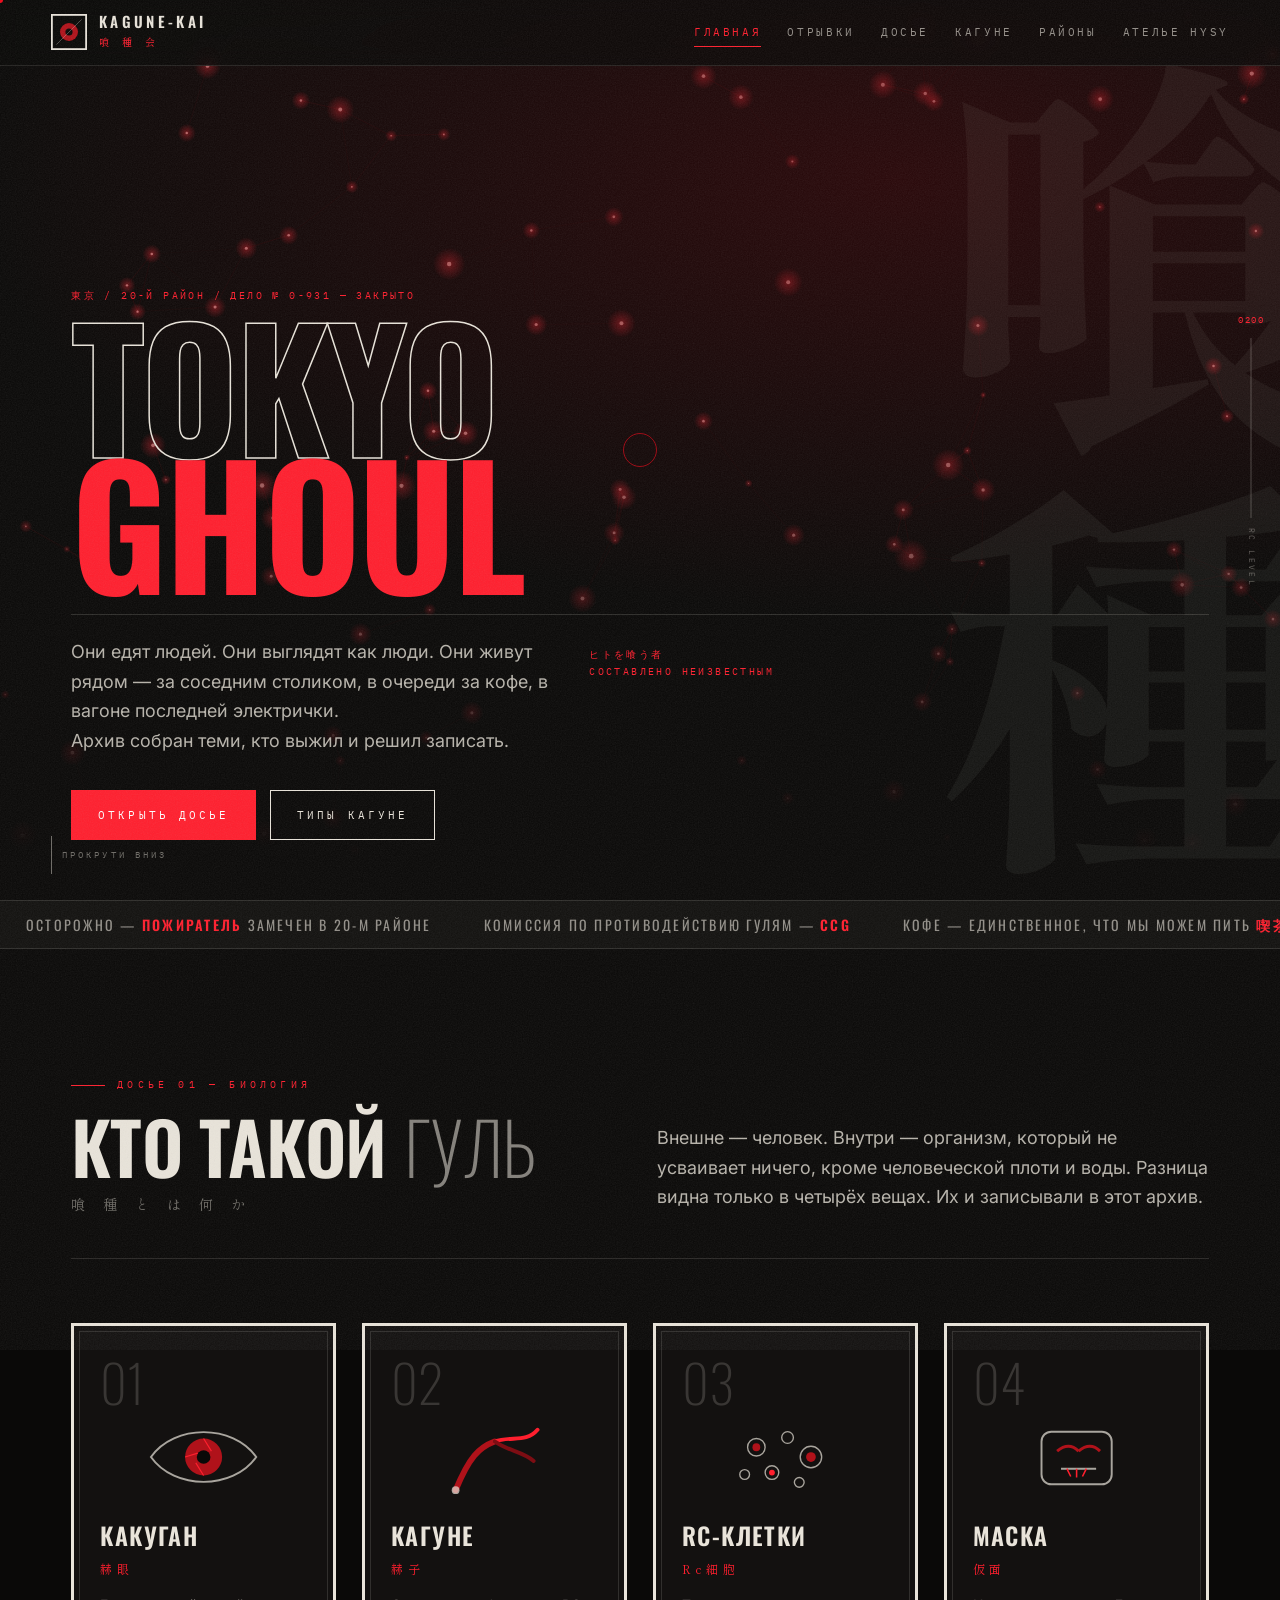
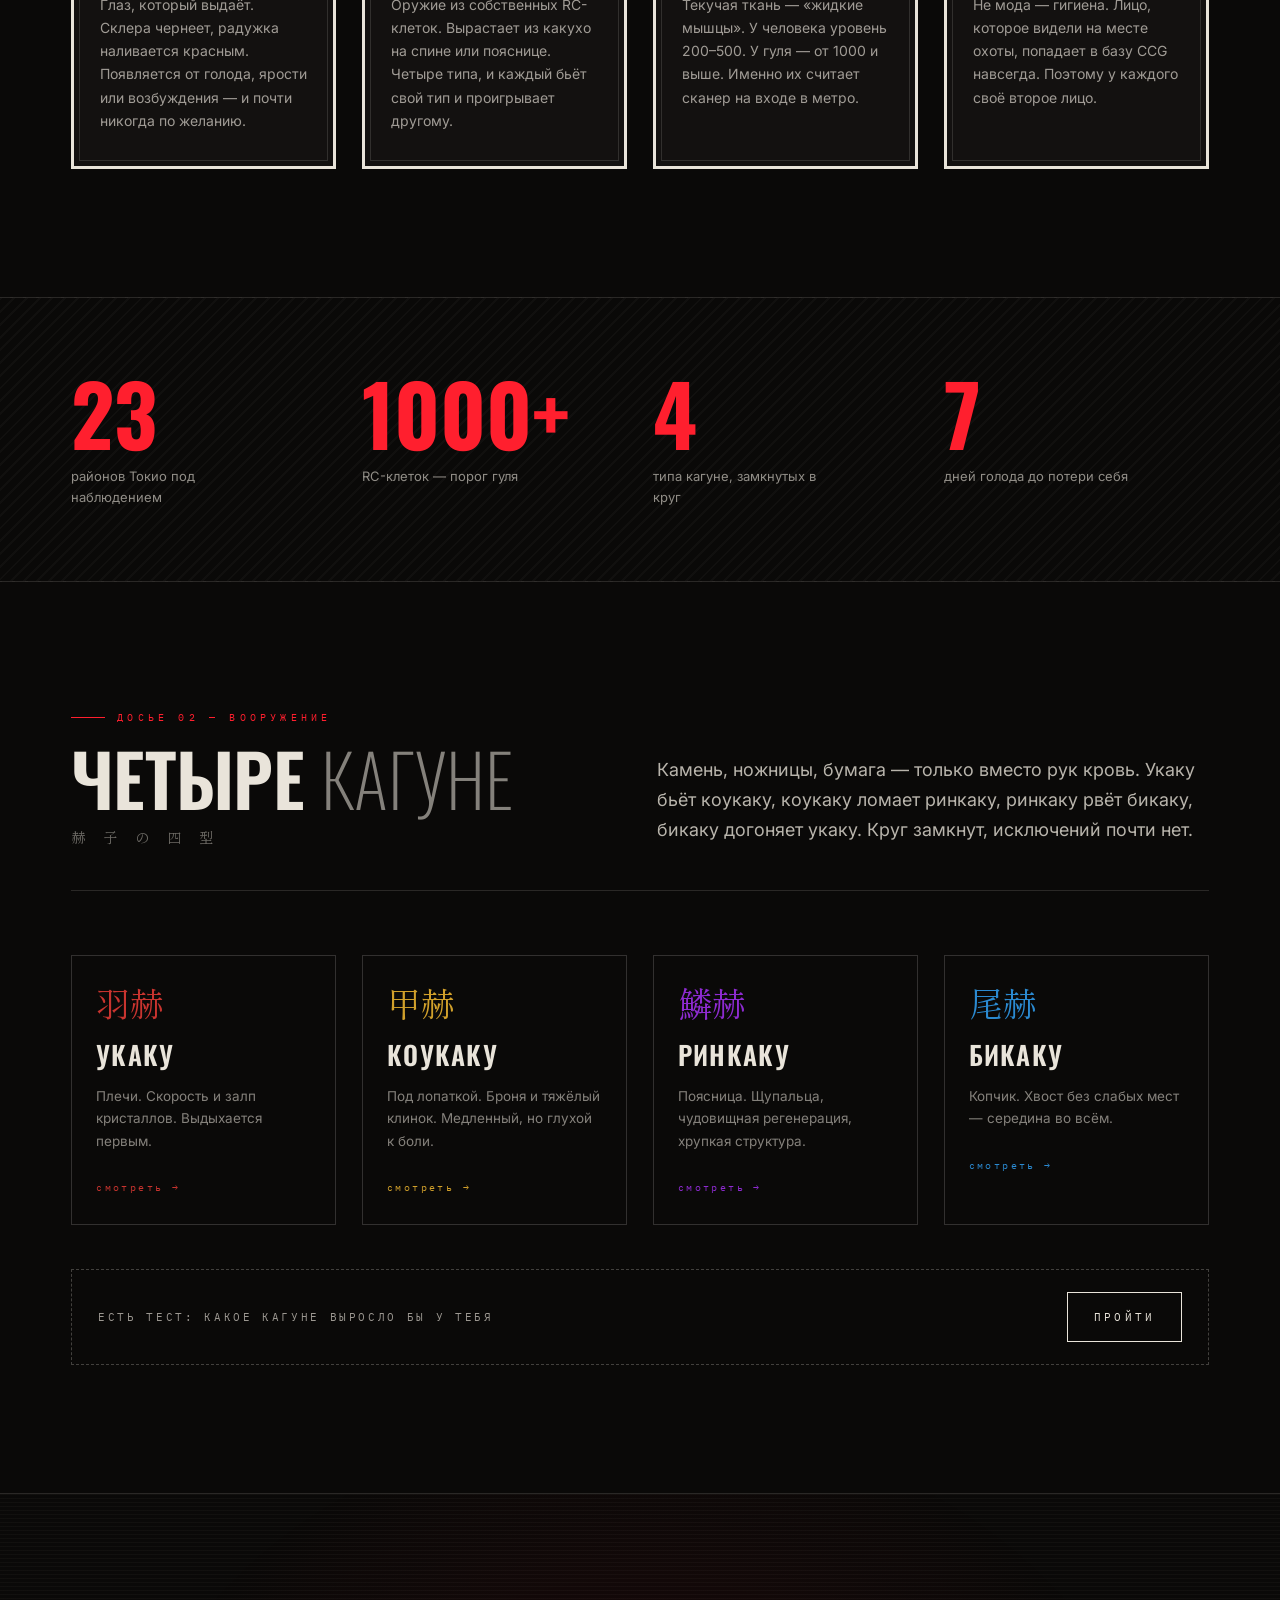
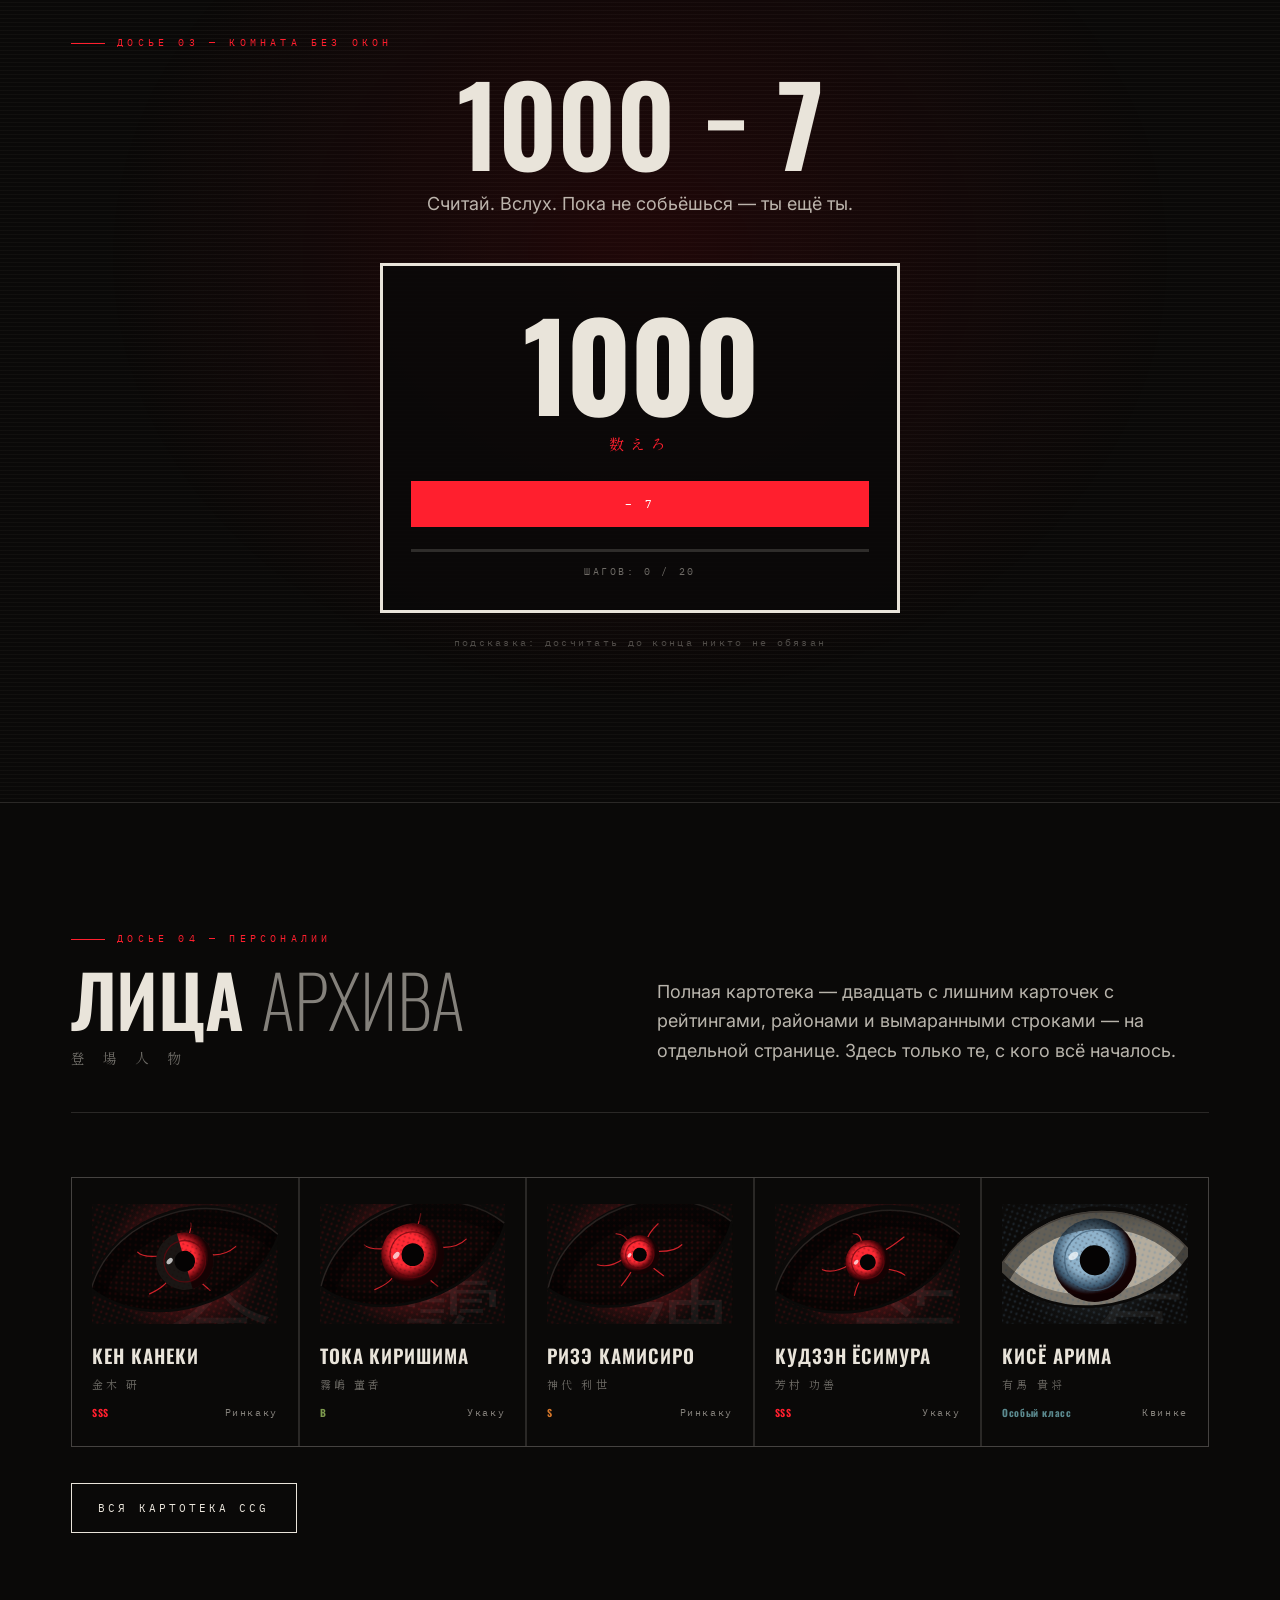
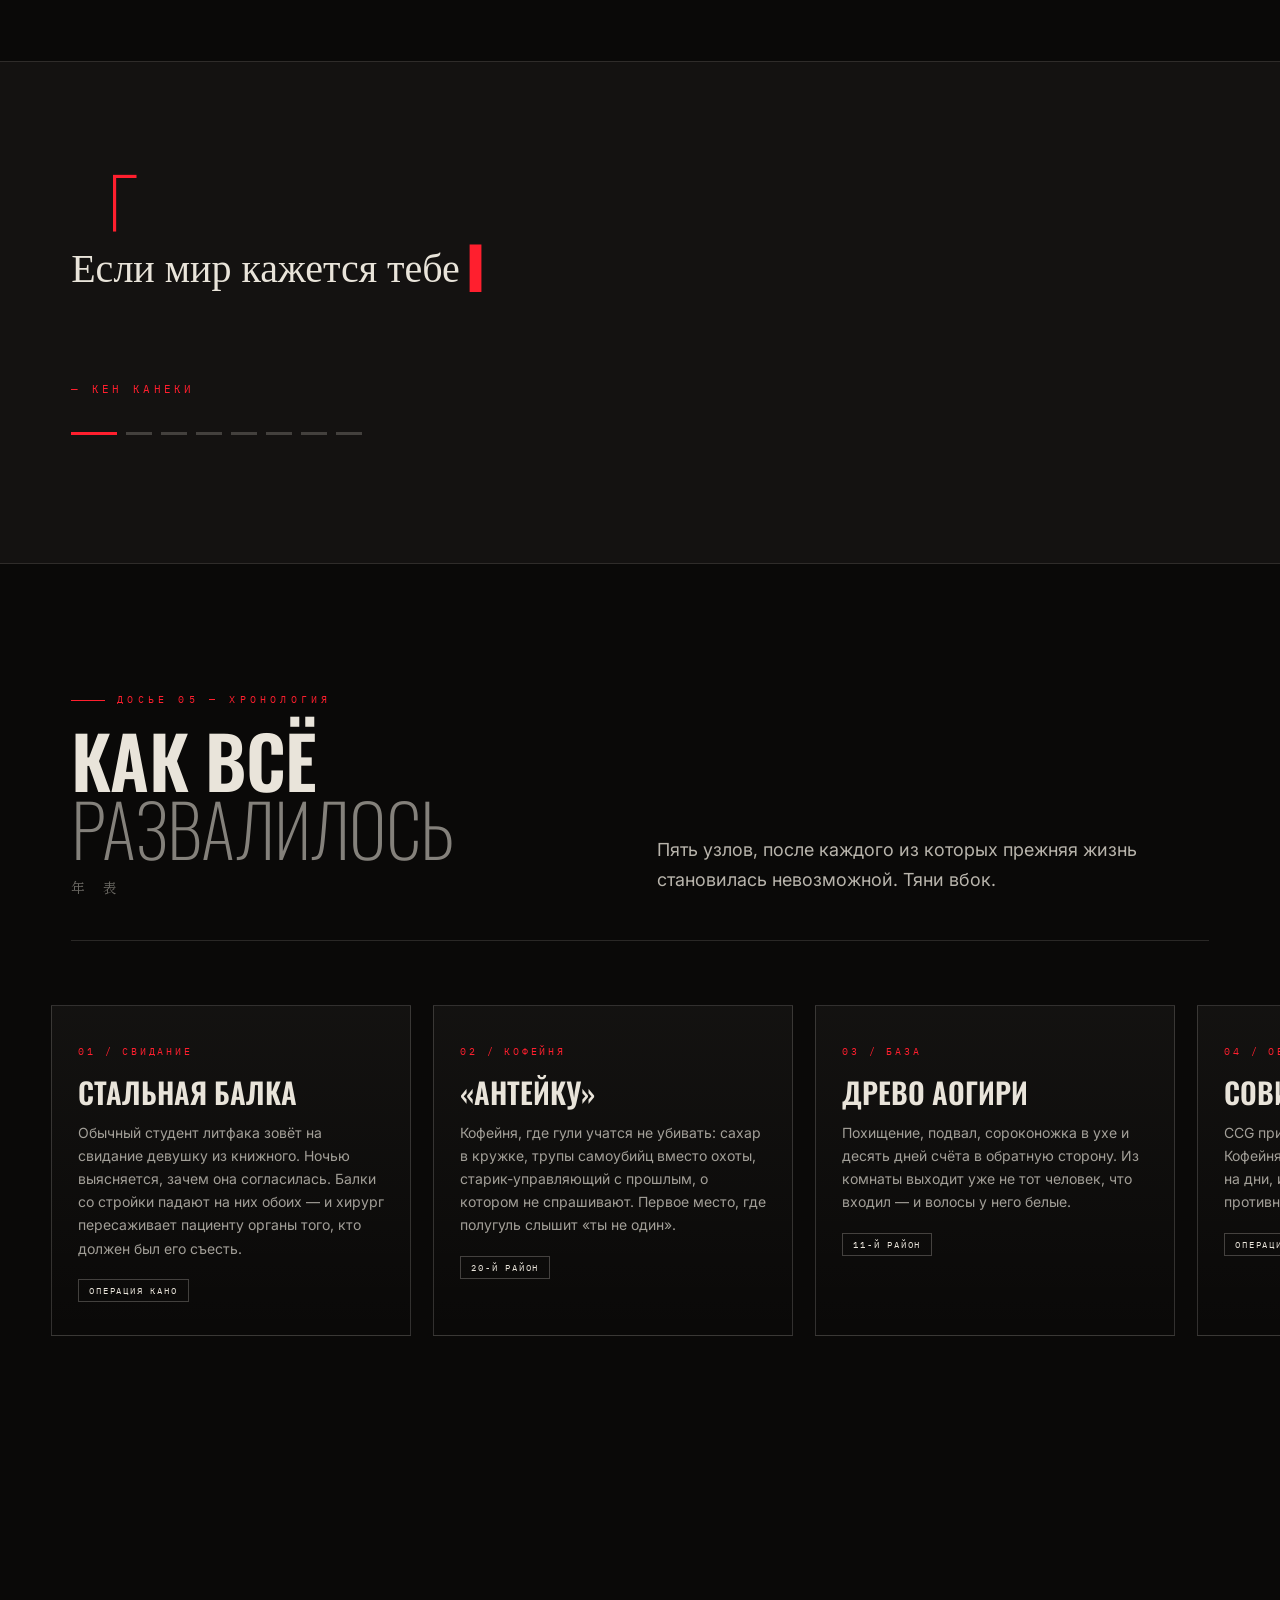
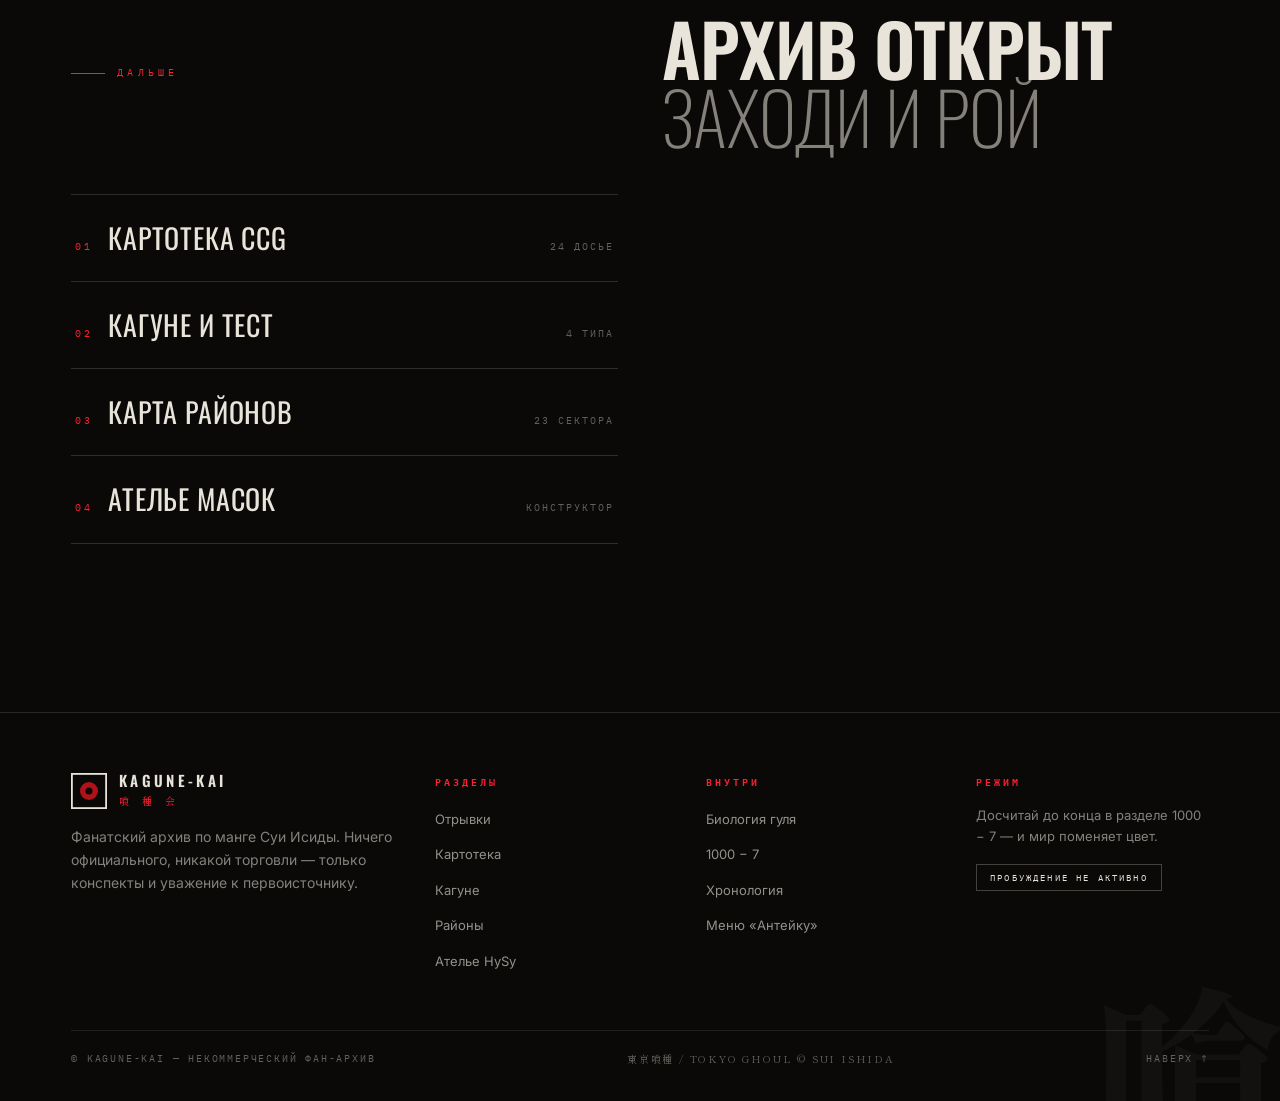
==== commit 4607a512: "Добавить сороконожку в деле Канеки и раздел «Отрывки» Сороконожка: canvas поверх страницы, тело стро" ====
--- a/index.html
+++ b/index.html
@@ -74,6 +74,7 @@
   </a>
   <nav class="nav" id="nav">
     <a href="index.html" aria-current="page">Главная</a>
+    <a href="manga.html">Отрывки</a>
     <a href="characters.html">Досье</a>
     <a href="kagune.html">Кагуне</a>
     <a href="wards.html">Районы</a>
@@ -381,7 +382,7 @@
       <div>
         <h4>Разделы</h4>
         <ul>
-          <li><a href="characters.html">Картотека</a></li>
+          <li><a href="manga.html">Отрывки</a></li><li><a href="characters.html">Картотека</a></li>
           <li><a href="kagune.html">Кагуне</a></li>
           <li><a href="wards.html">Районы</a></li>
           <li><a href="atelier.html">Ателье HySy</a></li>
@@ -412,6 +413,7 @@
 
 <script src="assets/js/data.js"></script>
 <script src="assets/js/core.js"></script>
+<script src="assets/js/centipede.js"></script>
 <script src="assets/js/home.js"></script>
 </body>
 </html>
--- a/assets/css/pages.css
+++ b/assets/css/pages.css
@@ -183,6 +183,29 @@
   color:color-mix(in srgb,var(--fg) 40%, transparent);
 }
 .cta-links a:hover{ padding-left:20px; color:var(--accent); background:color-mix(in srgb,var(--fg) 4%, transparent); }
+
+/* ---------- сороконожка ---------- */
+.centipede-layer{
+  position:fixed; inset:0; z-index:9996; pointer-events:none;
+  width:100%; height:100%; transition:opacity .4s;
+}
+.centipede-layer.out{ opacity:0; }
+.centipede-whisper{
+  position:fixed; left:50%; top:16%; transform:translate(-50%,-6px); z-index:9996;
+  pointer-events:none; opacity:0; transition:opacity .5s, transform .5s;
+  font-family:var(--disp); font-size:clamp(30px,7vw,74px); font-weight:700;
+  letter-spacing:.04em; color:var(--accent); text-shadow:0 0 34px rgba(176,18,26,.6);
+}
+.centipede-whisper.on{ opacity:.9; transform:translate(-50%,0); }
+.centipede-whisper.out{ opacity:0; }
+
+body.shudder{ animation:shudder .9s cubic-bezier(.36,.07,.19,.97); }
+@keyframes shudder{
+  0%,100%{ transform:translate(0,0) }
+  12%{ transform:translate(-4px,2px) } 26%{ transform:translate(5px,-3px) }
+  41%{ transform:translate(-3px,-2px) } 58%{ transform:translate(3px,3px) }
+  74%{ transform:translate(-2px,1px) } 88%{ transform:translate(1px,-1px) }
+}
 
 /* ============================================================
    СТРАНИЦА: ДОСЬЕ
@@ -396,6 +419,90 @@
 .mnote{ margin-top:30px; font-family:var(--serif); font-size:15px; color:color-mix(in srgb,var(--fg) 60%, transparent); border-left:2px solid var(--accent); padding-left:18px; }
 
 /* ============================================================
+   СТРАНИЦА: ОТРЫВКИ
+   ============================================================ */
+.mscene{
+  padding-block:clamp(46px,7vw,90px);
+  border-bottom:1px solid color-mix(in srgb,var(--fg) 14%, transparent);
+}
+.mscene-head{ max-width:var(--maxw); margin-inline:auto; padding-inline:var(--gutter); margin-bottom:30px; }
+.mscene-n{ font-size:10px; letter-spacing:.3em; color:var(--accent); }
+.mscene-head h2{
+  font-family:var(--disp); font-size:clamp(30px,6vw,64px); text-transform:uppercase;
+  line-height:.98; margin-top:12px;
+}
+.mscene-jp{ font-family:var(--serif); font-size:13px; letter-spacing:.45em; color:color-mix(in srgb,var(--fg) 45%, transparent); margin:8px 0 16px; }
+
+.mpage{
+  max-width:var(--maxw); margin-inline:auto; padding-inline:var(--gutter);
+  display:grid; grid-template-columns:1fr 1fr; gap:14px;
+}
+.mpanel{ margin:0; }
+.mpanel.wide{ grid-column:1 / -1; }
+@media (max-width:680px){
+  .mpage{ grid-template-columns:1fr; }
+  .mpanel.wide{ grid-column:auto; }
+}
+
+.mart{
+  position:relative; overflow:hidden;
+  border:3px solid var(--fg);
+  aspect-ratio:4/3;
+  background:#0b0a09;
+}
+.mpanel.wide .mart{ aspect-ratio:16/9; }
+.mart svg{ position:absolute; inset:0; width:100%; height:100%; }
+/* растр поверх кадра — как в печати */
+.mtone{
+  position:absolute; inset:0; pointer-events:none; mix-blend-mode:overlay; opacity:.35;
+  background-image:radial-gradient(#fff 1px, transparent 1.3px);
+  background-size:4px 4px;
+}
+
+.mbubble{
+  position:absolute; max-width:46%; padding:12px 16px;
+  background:#f2ede2; color:#12100f; border:2px solid #12100f; border-radius:22px/26px;
+  font-size:clamp(12px,1.3vw,14.5px); line-height:1.35; font-weight:500;
+  box-shadow:3px 4px 0 rgba(0,0,0,.55);
+}
+.mbubble::after{
+  content:""; position:absolute; bottom:-15px; width:0; height:0;
+  border:9px solid transparent; border-top-color:#12100f;
+}
+.mbubble::before{
+  content:""; position:absolute; bottom:-10px; width:0; height:0; z-index:1;
+  border:7px solid transparent; border-top-color:#f2ede2;
+}
+.mbubble.left::after{ left:22px; }  .mbubble.left::before{ left:24px; }
+.mbubble.right::after{ right:22px; } .mbubble.right::before{ right:24px; }
+
+.msfx{
+  position:absolute; font-family:var(--serif); font-weight:800;
+  font-size:clamp(26px,5.5vw,58px); line-height:1;
+  color:#f2ede2;
+  /* обводка набирается тенями: -webkit-text-stroke местами съедает шрифт */
+  text-shadow:
+    2px 0 0 #0a0908, -2px 0 0 #0a0908, 0 2px 0 #0a0908, 0 -2px 0 #0a0908,
+    2px 2px 0 #0a0908, -2px 2px 0 #0a0908, 2px -2px 0 #0a0908, -2px -2px 0 #0a0908,
+    6px 7px 0 rgba(176,18,26,.95);
+  pointer-events:none; user-select:none; letter-spacing:.04em;
+}
+
+.mpanel figcaption{
+  margin-top:10px; padding:9px 12px;
+  border:1px solid color-mix(in srgb,var(--fg) 18%, transparent);
+  background:color-mix(in srgb,var(--fg) 4%, transparent);
+  font-family:var(--serif); font-size:13.5px; line-height:1.5;
+  color:color-mix(in srgb,var(--fg) 72%, transparent);
+}
+
+.mnote-legal{
+  max-width:var(--maxw); margin:0 auto; padding:26px var(--gutter) 0;
+  font-family:var(--mono); font-size:10px; letter-spacing:.16em; line-height:2;
+  color:color-mix(in srgb,var(--fg) 38%, transparent);
+}
+
+/* ============================================================
    СТРАНИЦА: АТЕЛЬЕ
    ============================================================ */
 .atelier{ display:grid; grid-template-columns:1fr 340px; gap:clamp(20px,3vw,40px); align-items:start; }
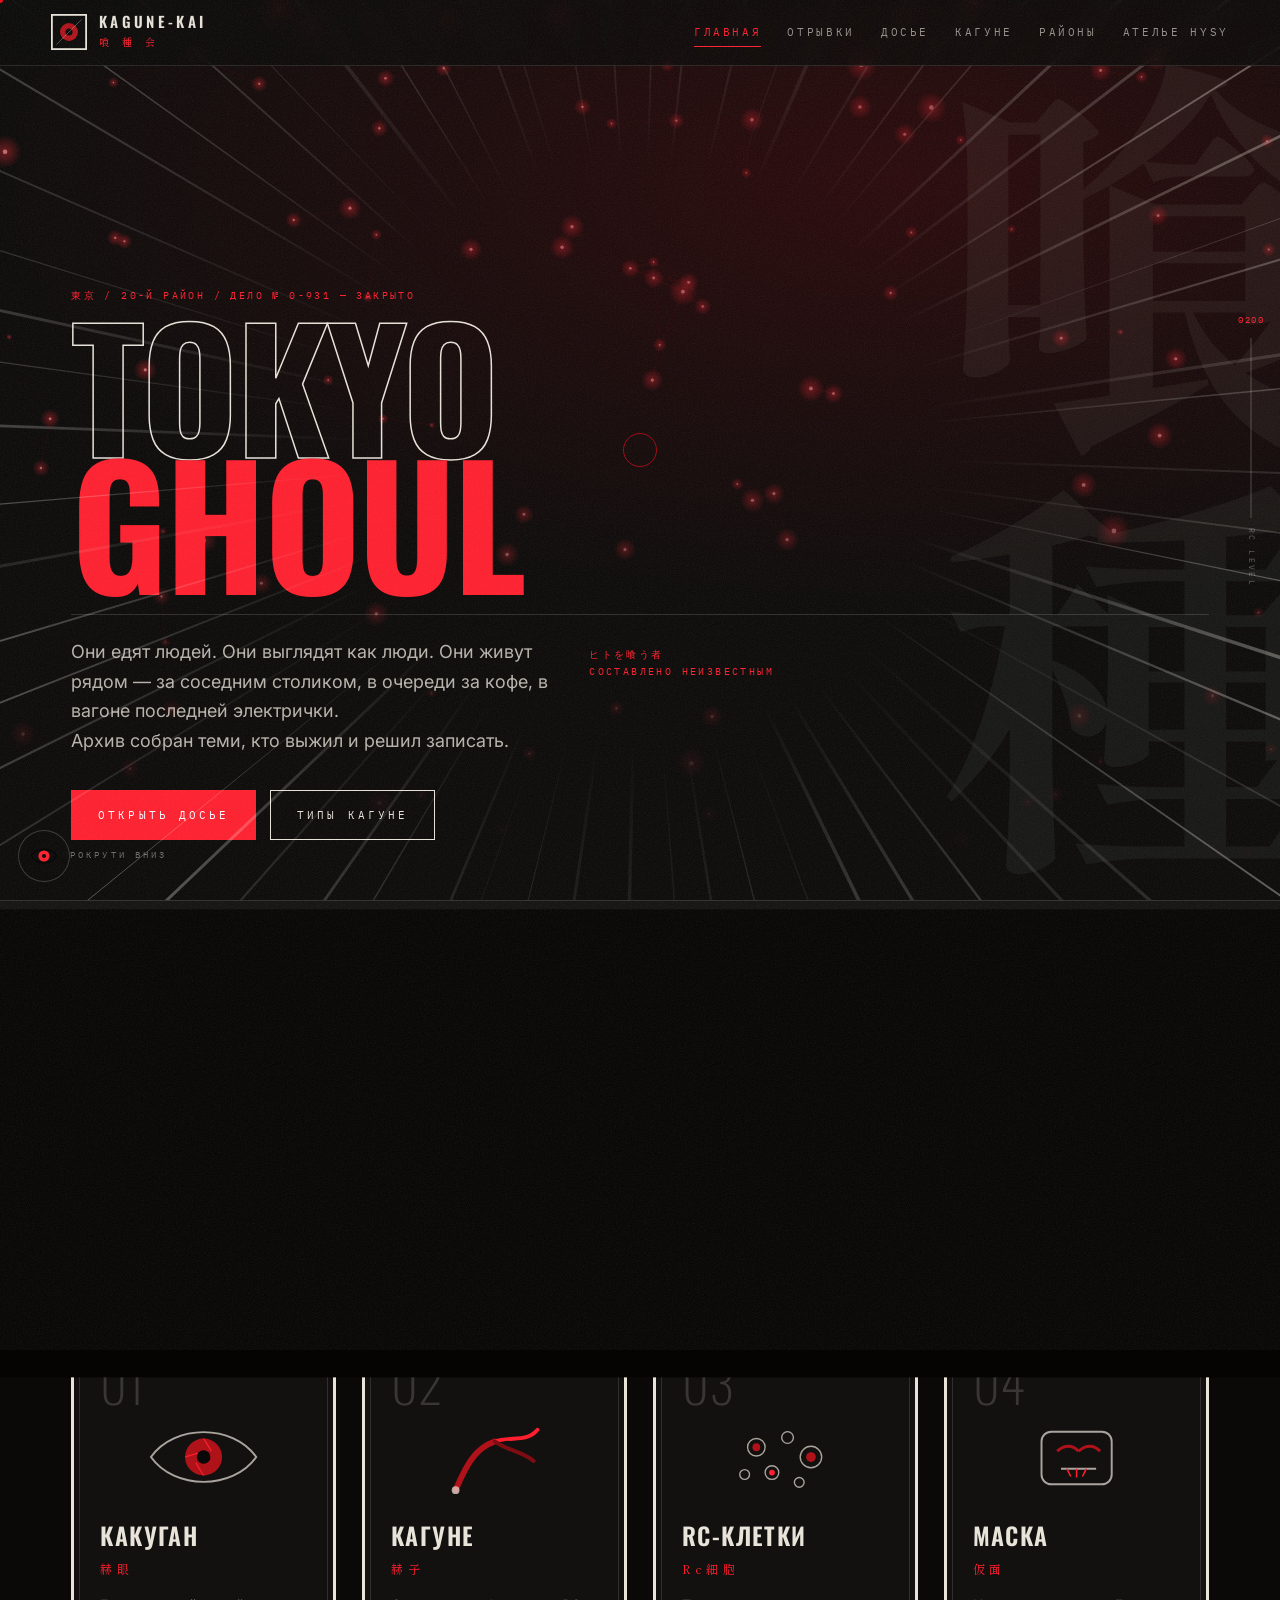
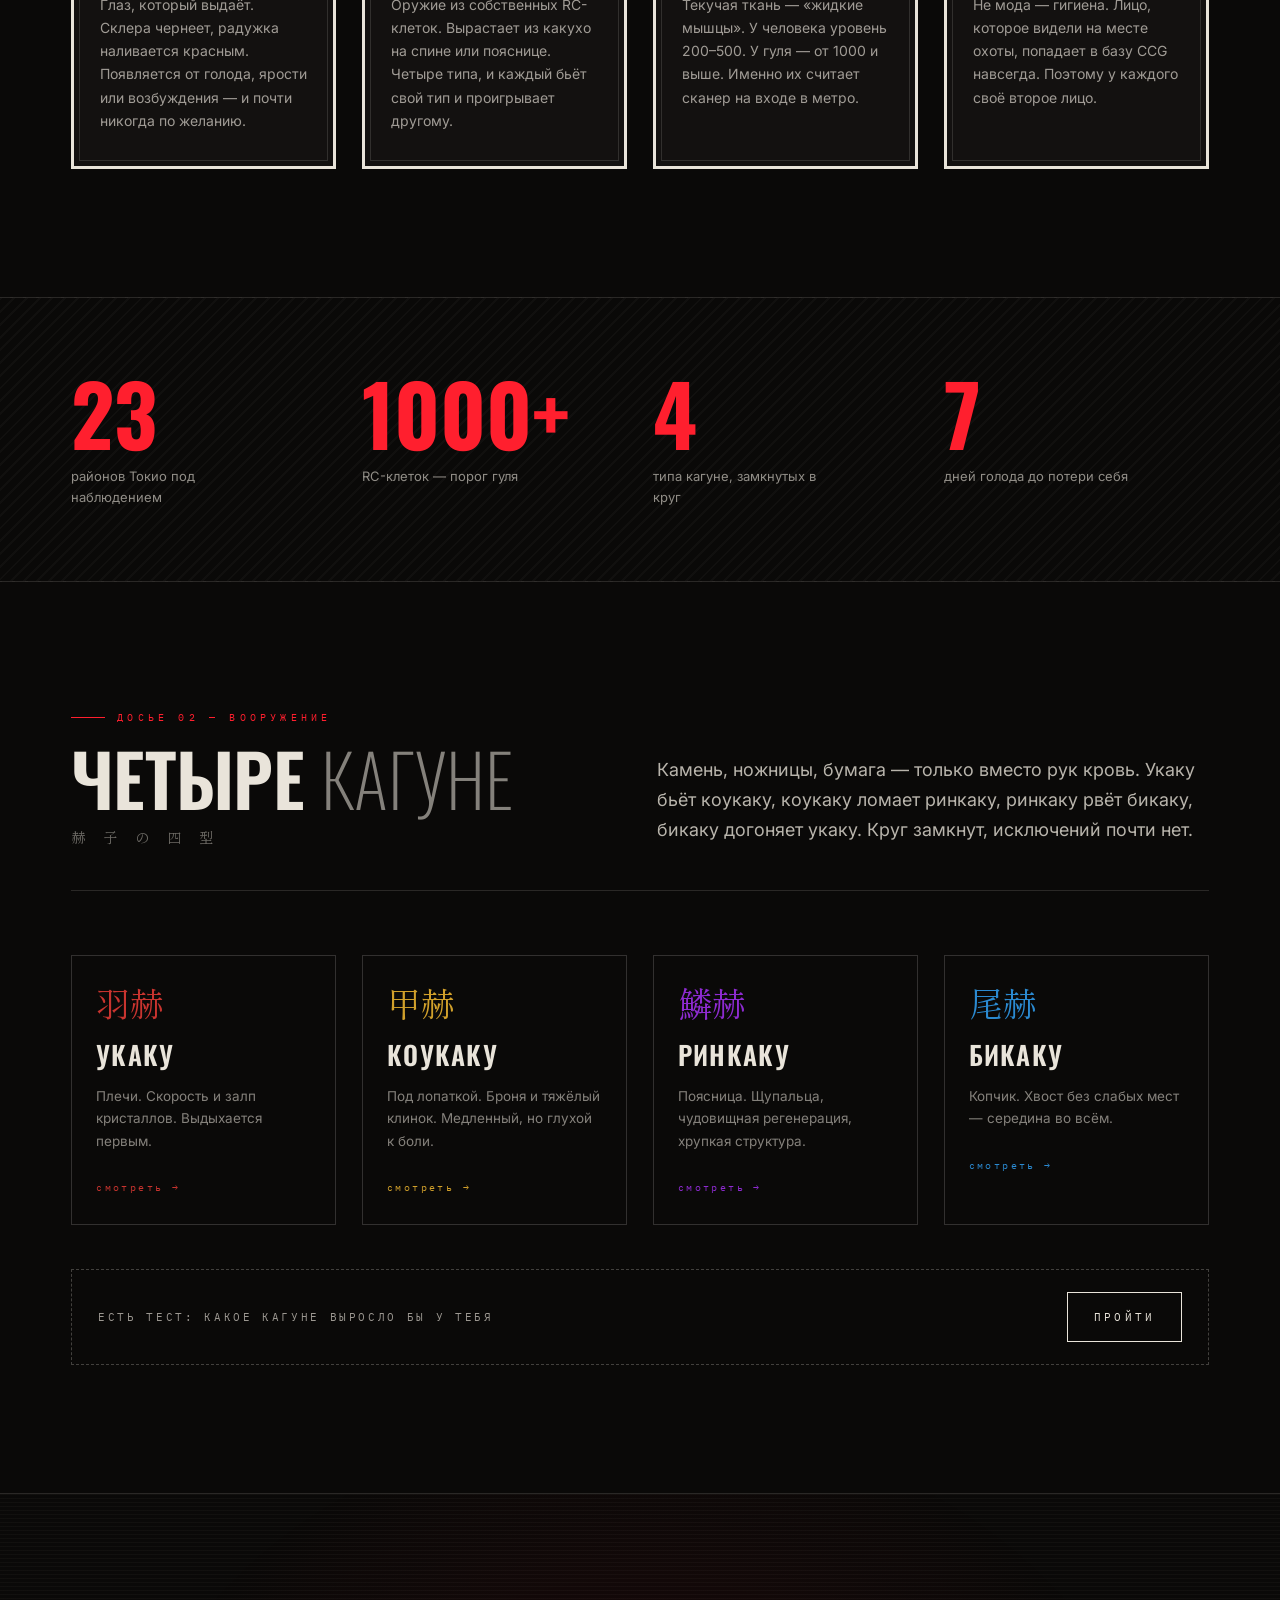
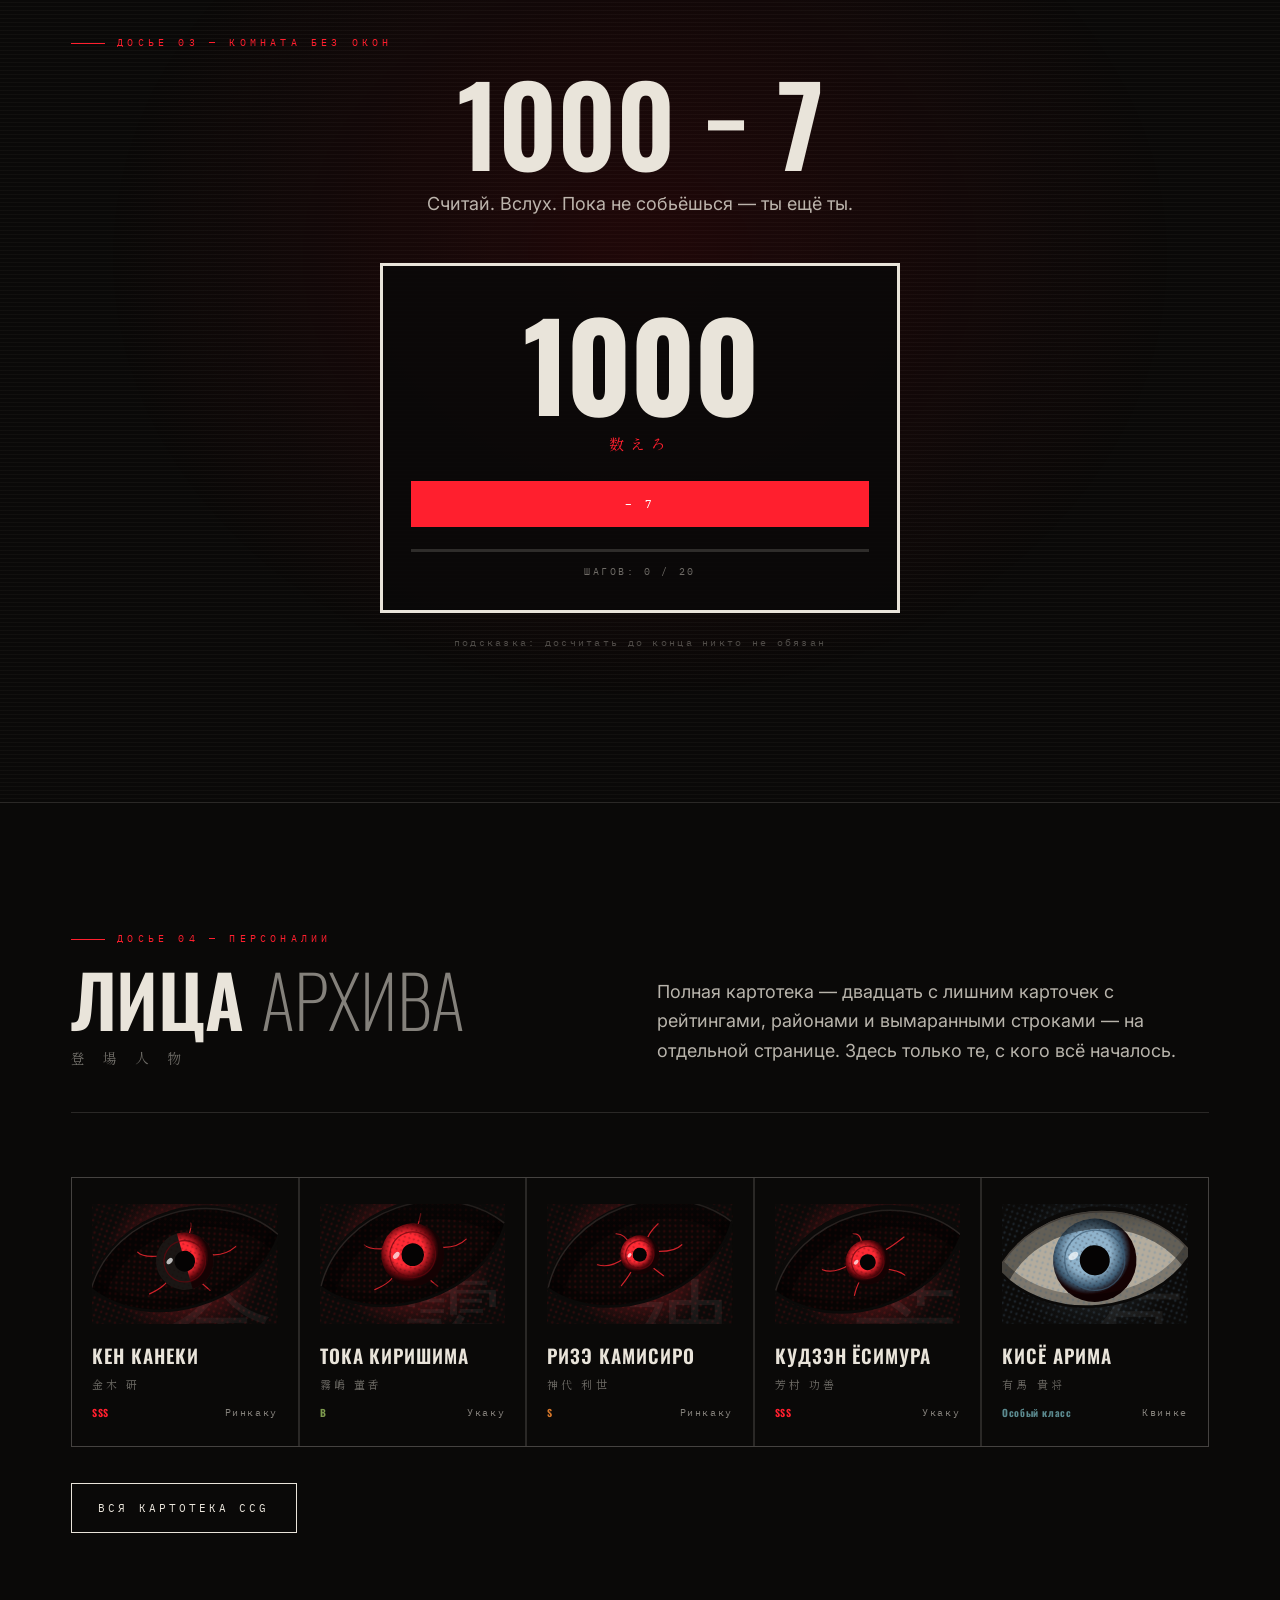
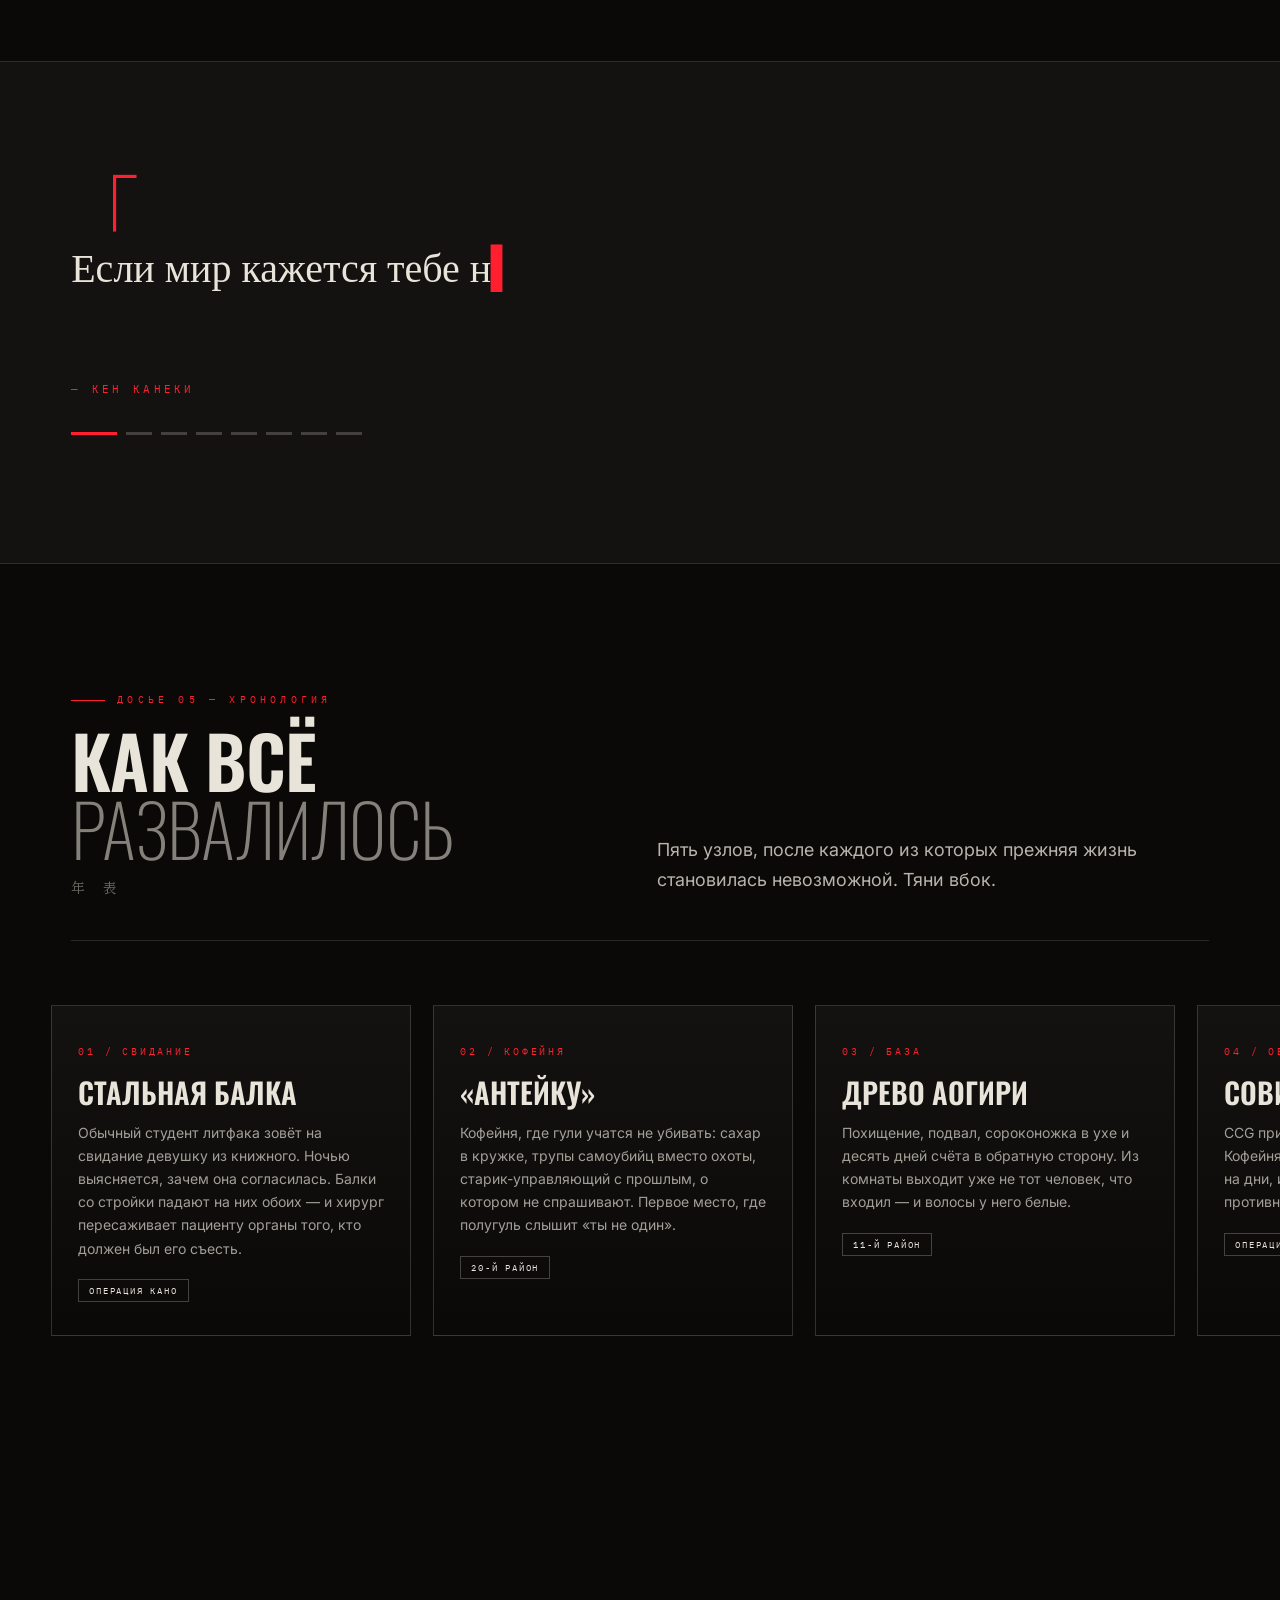
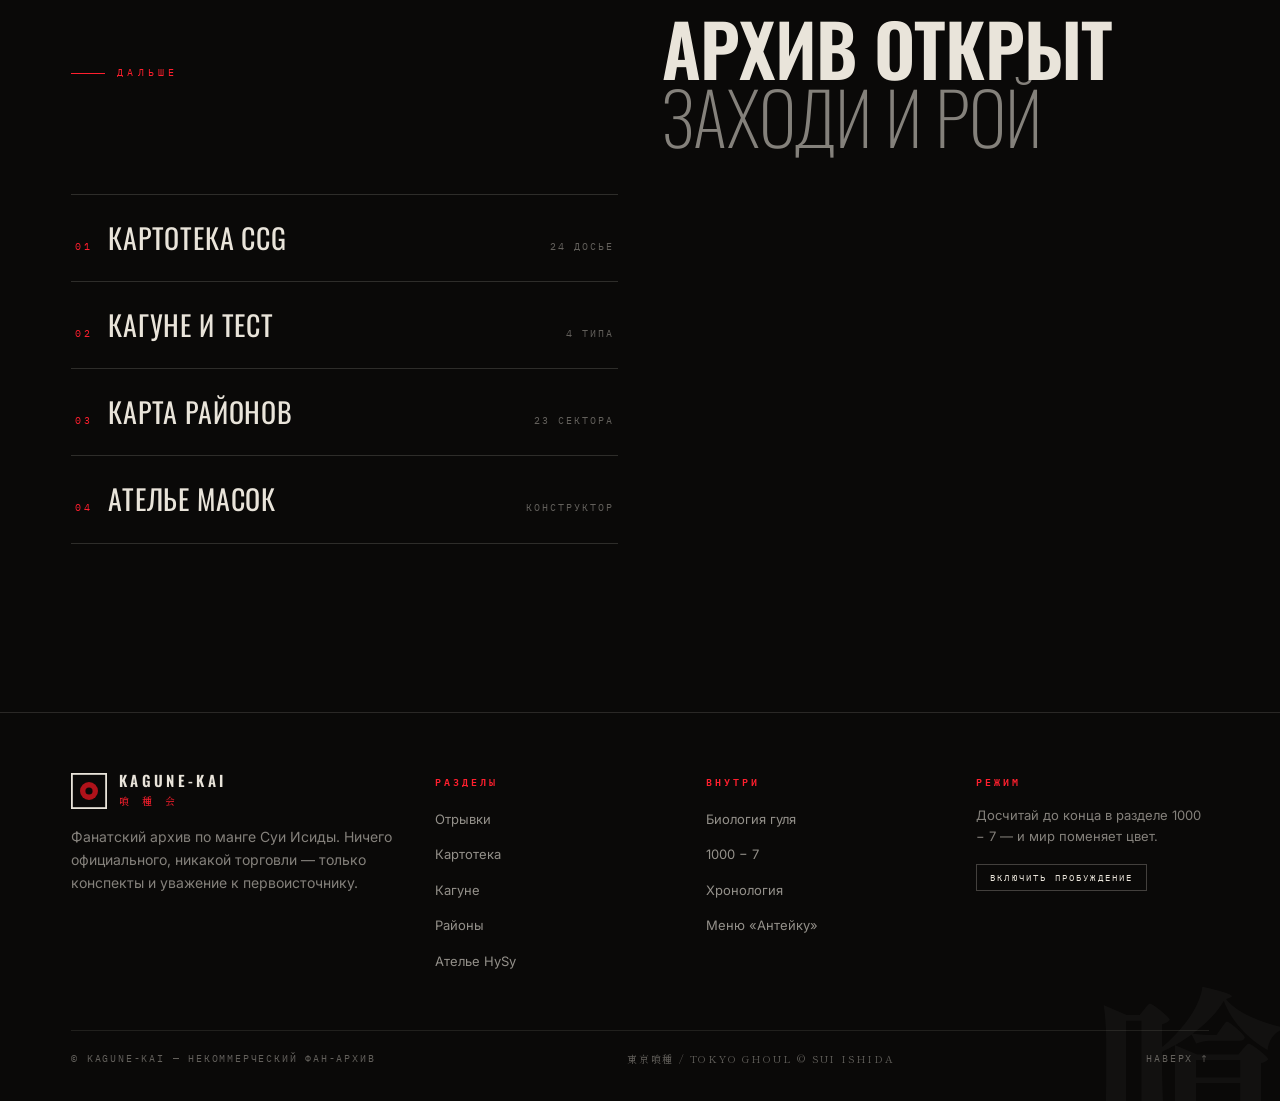
==== commit 3196ca12: "Эффекты прокрутки, двусторонний переключатель темы и пасхалки Прокрутка: полоса прогресса, манга-лин" ====
--- a/index.html
+++ b/index.html
@@ -415,5 +415,6 @@
 <script src="assets/js/core.js"></script>
 <script src="assets/js/centipede.js"></script>
 <script src="assets/js/home.js"></script>
+<script src="assets/js/fx.js"></script>
 </body>
 </html>
--- a/assets/css/main.css
+++ b/assets/css/main.css
@@ -417,3 +417,95 @@
 .rate.a{ color:#c9a227 }
 .rate.b{ color:#7d9a4e }
 .rate.c{ color:#5b8a8f }
+
+/* ============================================================
+   ЭФФЕКТЫ: скролл, переходы, переключатель темы, пасхалки
+   ============================================================ */
+
+/* ---------- полоса прогресса чтения ---------- */
+.progress{
+  position:fixed; left:0; top:0; height:2px; width:0; z-index:950;
+  background:linear-gradient(90deg, var(--blood-deep), var(--blood-hot));
+  box-shadow:0 0 12px rgba(255,31,46,.7);
+  pointer-events:none;
+}
+
+/* ---------- скоростные линии при быстрой прокрутке ---------- */
+.speedlines{
+  position:fixed; inset:0; z-index:880; pointer-events:none; opacity:0;
+  transition:opacity .25s;
+}
+.speedlines.on{ opacity:1; }
+
+/* ---------- шторка-переход между секциями ---------- */
+section[data-wipe]{ position:relative; }
+.wipe{
+  position:absolute; inset:0; z-index:6; pointer-events:none; transform-origin:bottom;
+  background:linear-gradient(to top, var(--bg) 60%, color-mix(in srgb,var(--blood-deep) 55%, var(--bg)));
+  border-bottom:2px solid var(--blood-hot);
+  transition:transform .85s cubic-bezier(.76,0,.24,1), opacity .85s;
+}
+.wipe.go{ transform:scaleY(0); opacity:0; }
+
+/* ---------- моргание какугана при переходе между страницами ---------- */
+.blink{
+  position:fixed; inset:0; z-index:9995; pointer-events:none;
+}
+.blink i{
+  position:absolute; left:0; width:100%; height:52%; background:#050403;
+  transform:translateY(-102%);
+  transition:transform .42s cubic-bezier(.7,0,.3,1);
+}
+.blink i:first-child{ top:0; }
+.blink i:last-child{ bottom:0; transform:translateY(102%); }
+.blink.shut i{ transform:translateY(0); }
+.blink.shut::after{
+  content:""; position:absolute; left:50%; top:50%; width:min(60vw,420px); height:3px;
+  transform:translate(-50%,-50%); background:linear-gradient(90deg,transparent,var(--blood-hot),transparent);
+  animation:lidline .42s ease;
+}
+@keyframes lidline{ from{ opacity:0; width:0 } to{ opacity:1 } }
+
+/* ---------- переключатель темы ---------- */
+.eyeswitch{
+  position:fixed; left:18px; bottom:18px; z-index:940;
+  width:52px; height:52px; border-radius:50%; cursor:pointer; padding:0;
+  border:1px solid color-mix(in srgb,var(--fg) 22%, transparent);
+  background:color-mix(in srgb,var(--bg) 82%, transparent);
+  backdrop-filter:blur(8px);
+  display:grid; place-items:center; transition:.3s;
+}
+.eyeswitch:hover{ border-color:var(--accent); transform:scale(1.07); }
+.eyeswitch svg{ width:28px; height:28px; }
+.eyeswitch .ball{ fill:var(--accent); transition:fill .3s; }
+.eyeswitch::after{
+  content:attr(data-tip); position:absolute; left:64px; top:50%; transform:translateY(-50%);
+  white-space:nowrap; font-family:var(--mono); font-size:9px; letter-spacing:.2em;
+  color:color-mix(in srgb,var(--fg) 55%, transparent);
+  opacity:0; transition:opacity .25s; pointer-events:none;
+}
+.eyeswitch:hover::after{ opacity:1; }
+@media (max-width:640px){ .eyeswitch{ width:44px;height:44px; left:12px; bottom:12px; } .eyeswitch::after{ display:none; } }
+
+/* ---------- всплывашка ---------- */
+.toast{
+  position:fixed; left:50%; bottom:26px; transform:translate(-50%,20px); z-index:9990;
+  background:var(--ink-2); color:var(--paper);
+  border:1px solid var(--blood); border-left:3px solid var(--blood-hot);
+  padding:13px 20px; font-family:var(--mono); font-size:10.5px; letter-spacing:.2em;
+  text-transform:uppercase; opacity:0; transition:.4s cubic-bezier(.2,.8,.2,1); pointer-events:none;
+  max-width:92vw;
+}
+.toast.on{ opacity:1; transform:translate(-50%,0); }
+
+/* ---------- какуган на логотипе ---------- */
+body.marked .brand-mark circle:first-of-type{ fill:var(--blood-hot); }
+body.marked .brand-mark{ animation:pulsemark 2.4s infinite; }
+@keyframes pulsemark{ 0%,100%{ filter:none } 50%{ filter:drop-shadow(0 0 8px rgba(255,31,46,.9)) } }
+
+/* ---------- 24-й район: свет выключен ---------- */
+body.blackout::before{
+  content:""; position:fixed; inset:0; z-index:9994; pointer-events:none;
+  background:radial-gradient(circle 210px at var(--tx,50%) var(--ty,50%),
+             transparent 0, rgba(0,0,0,.5) 52%, rgba(0,0,0,.94) 100%);
+}
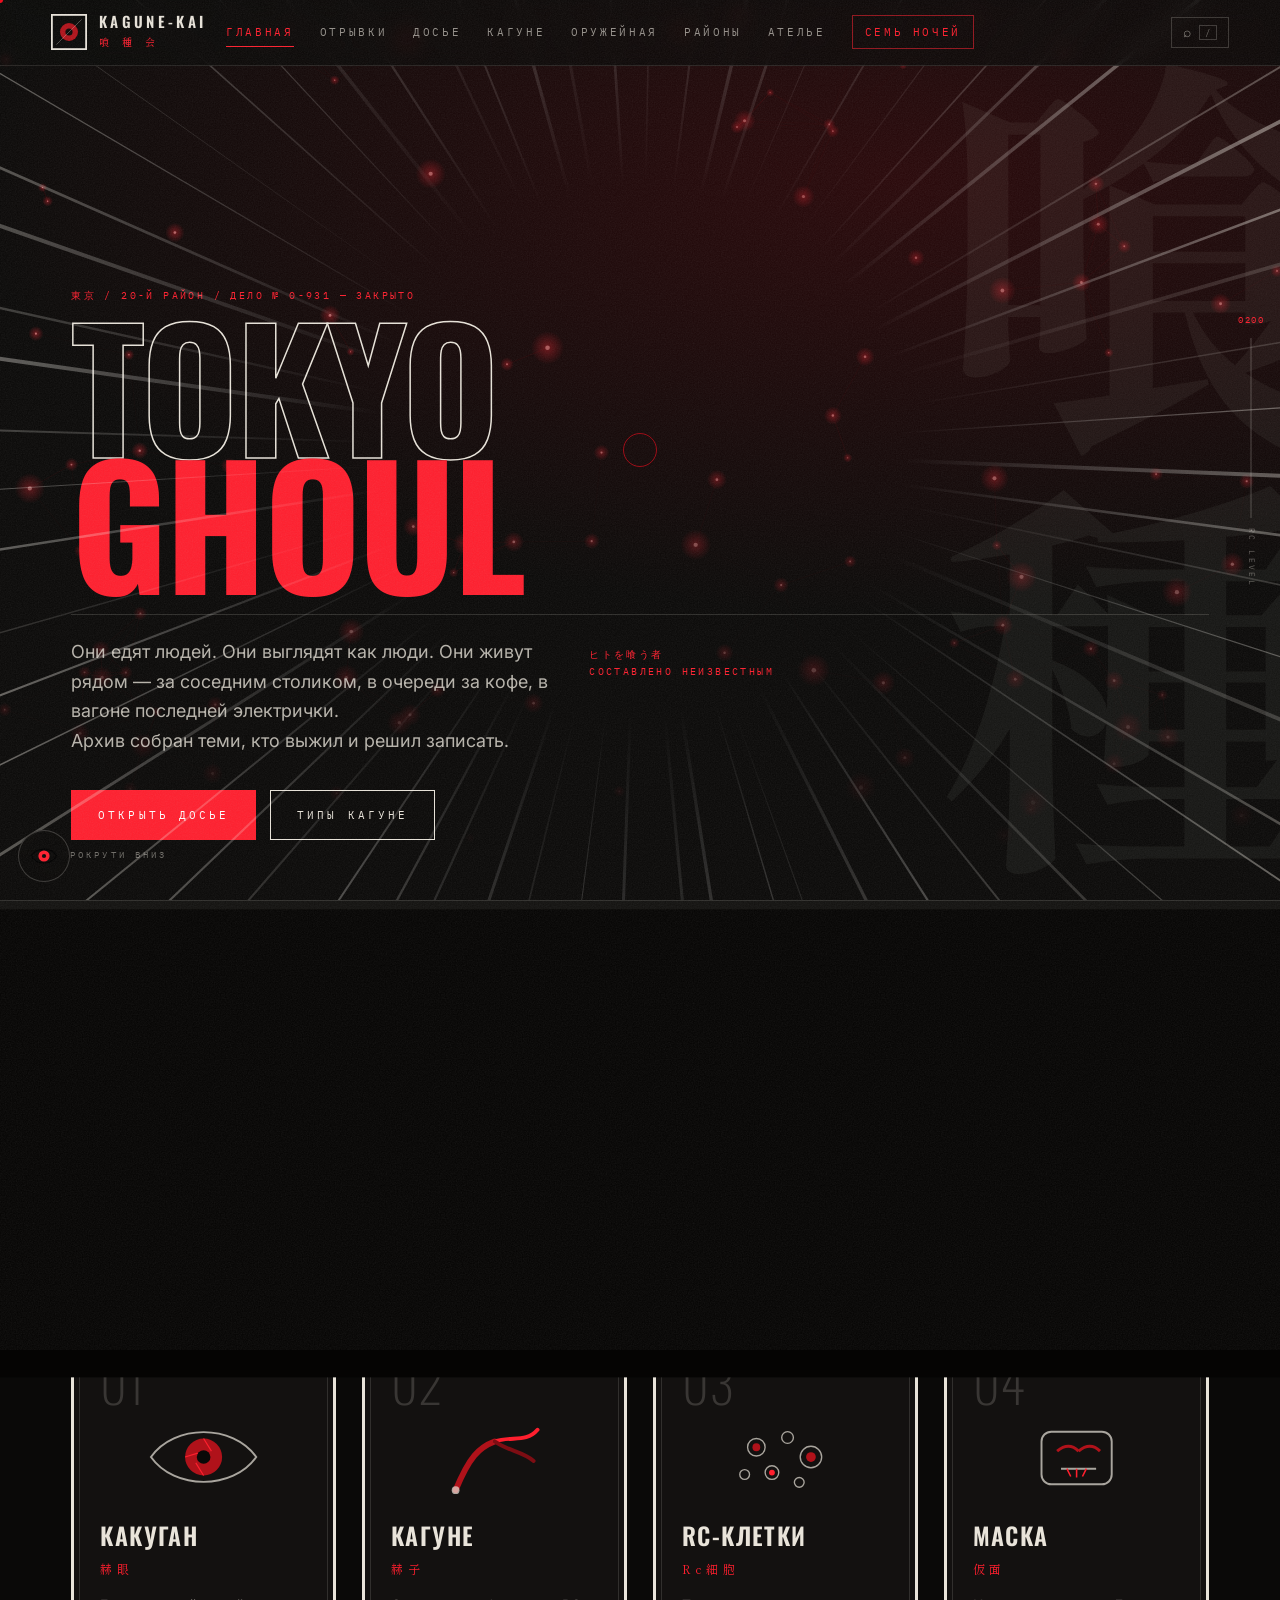
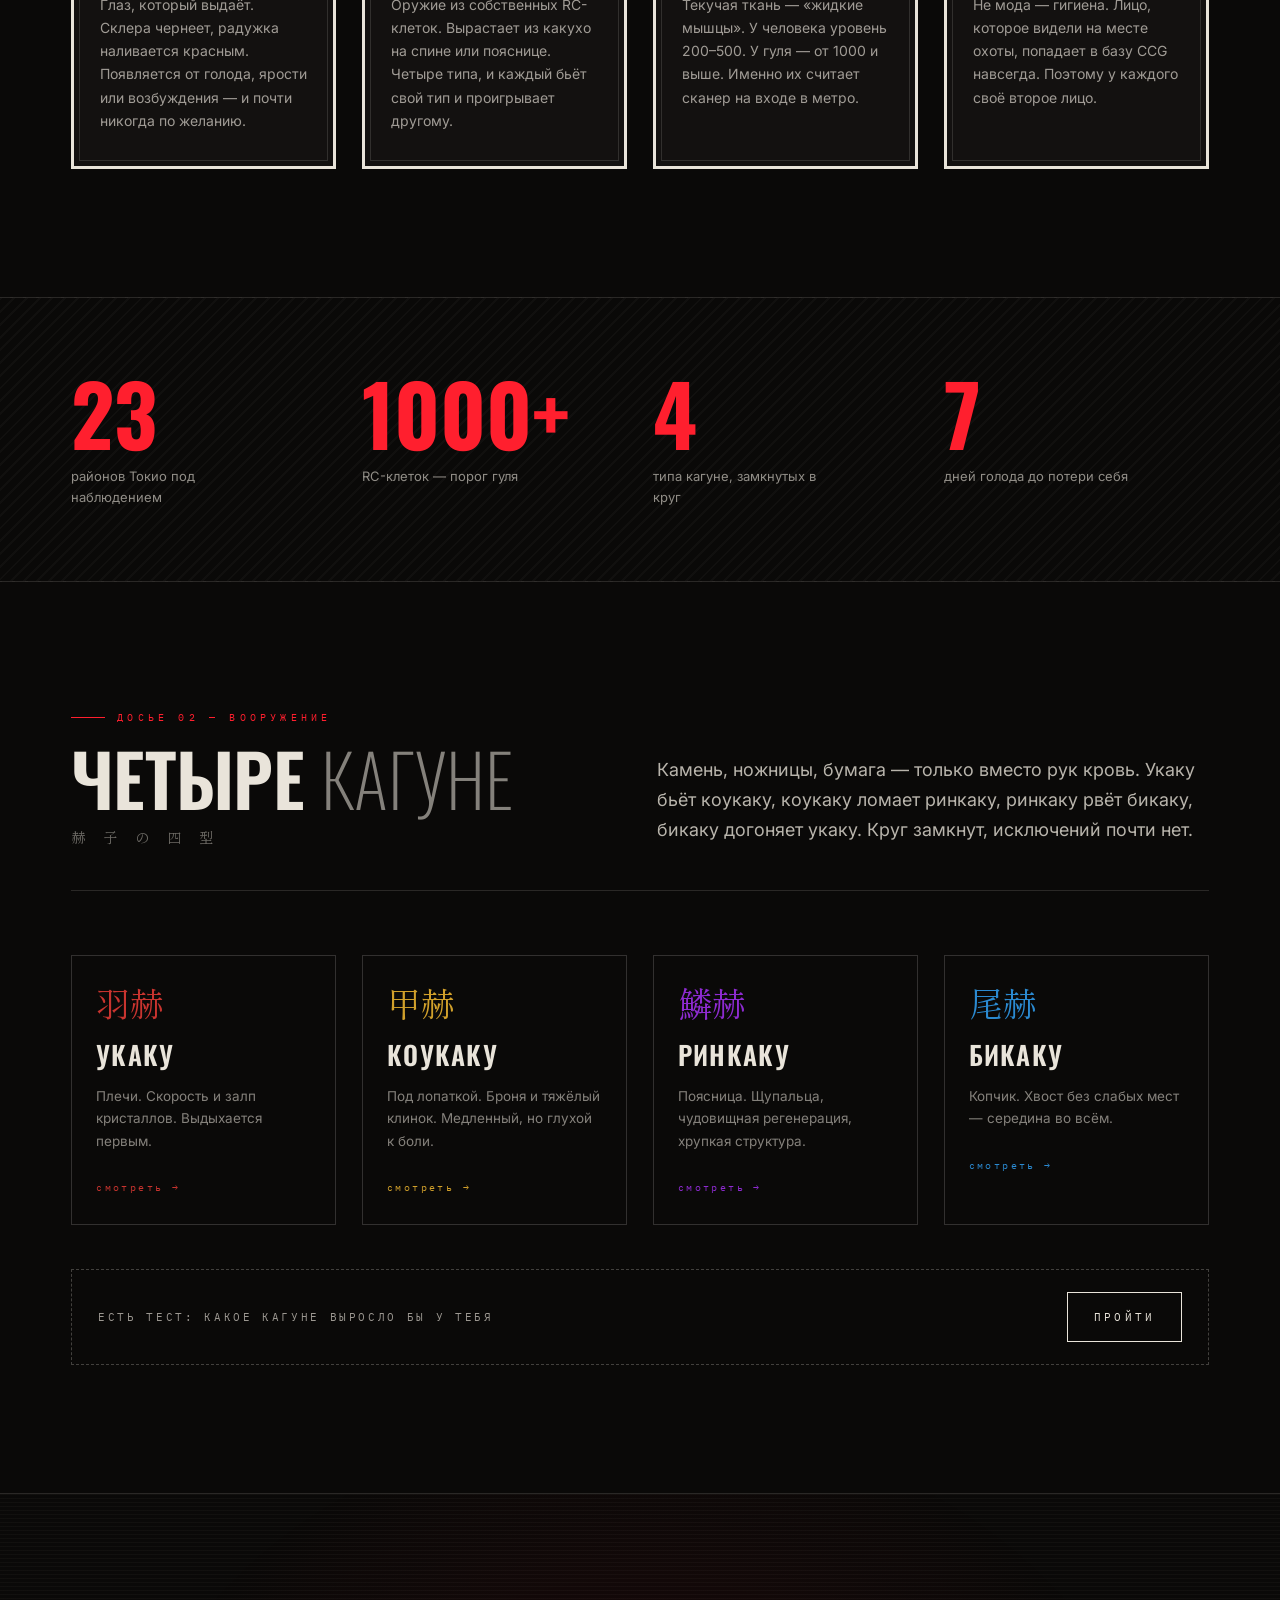
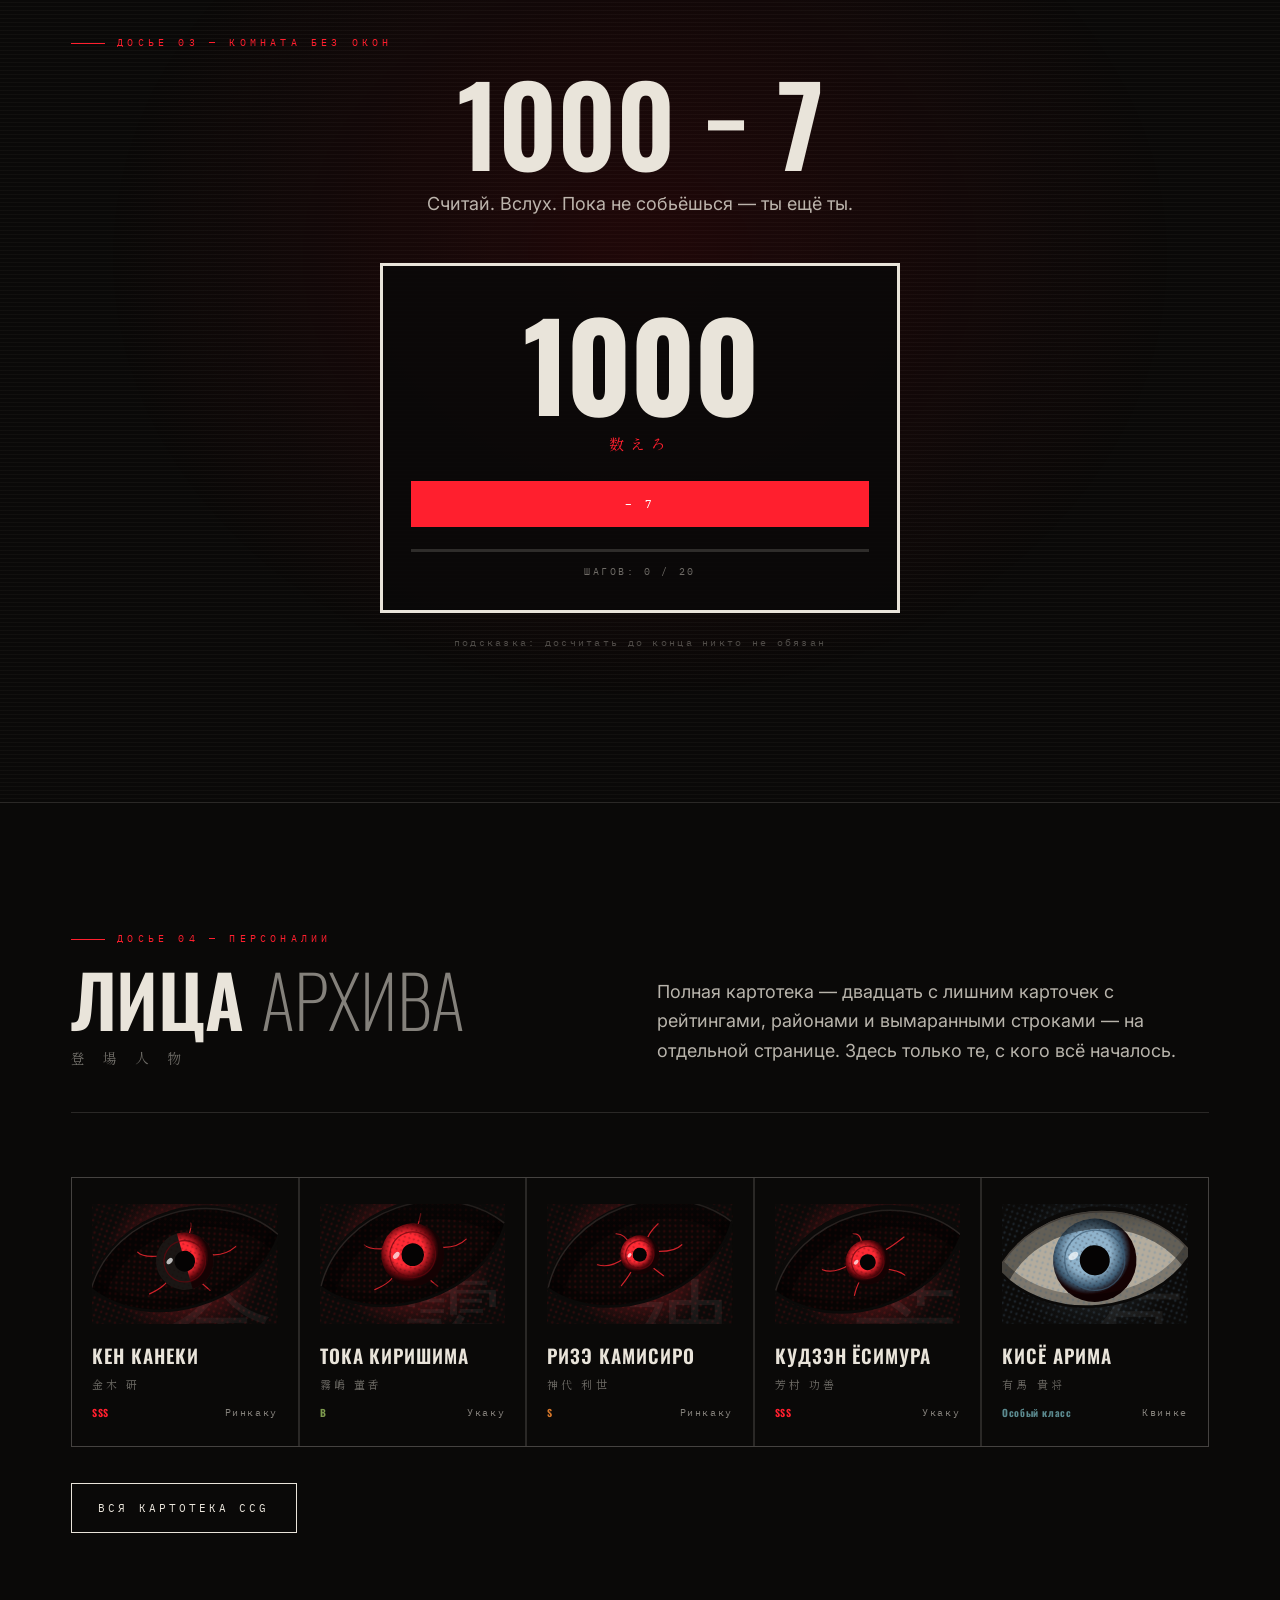
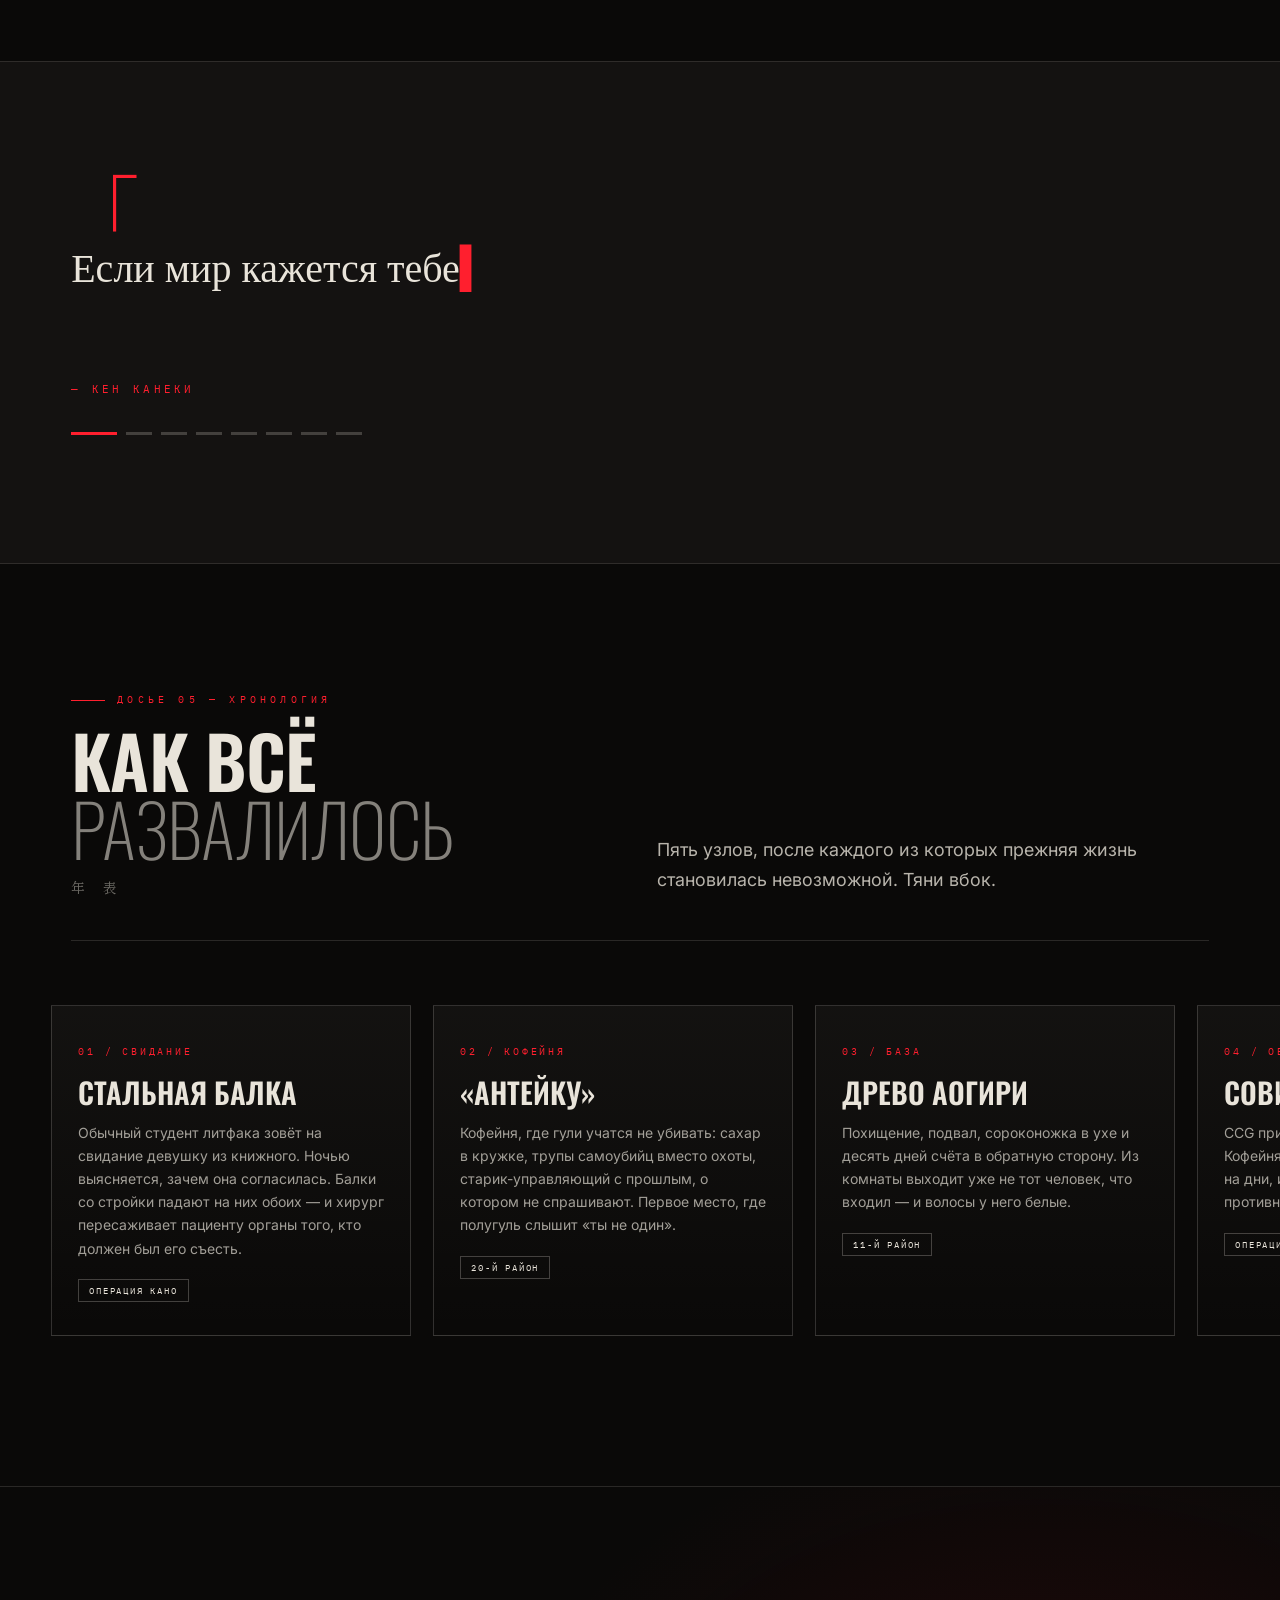
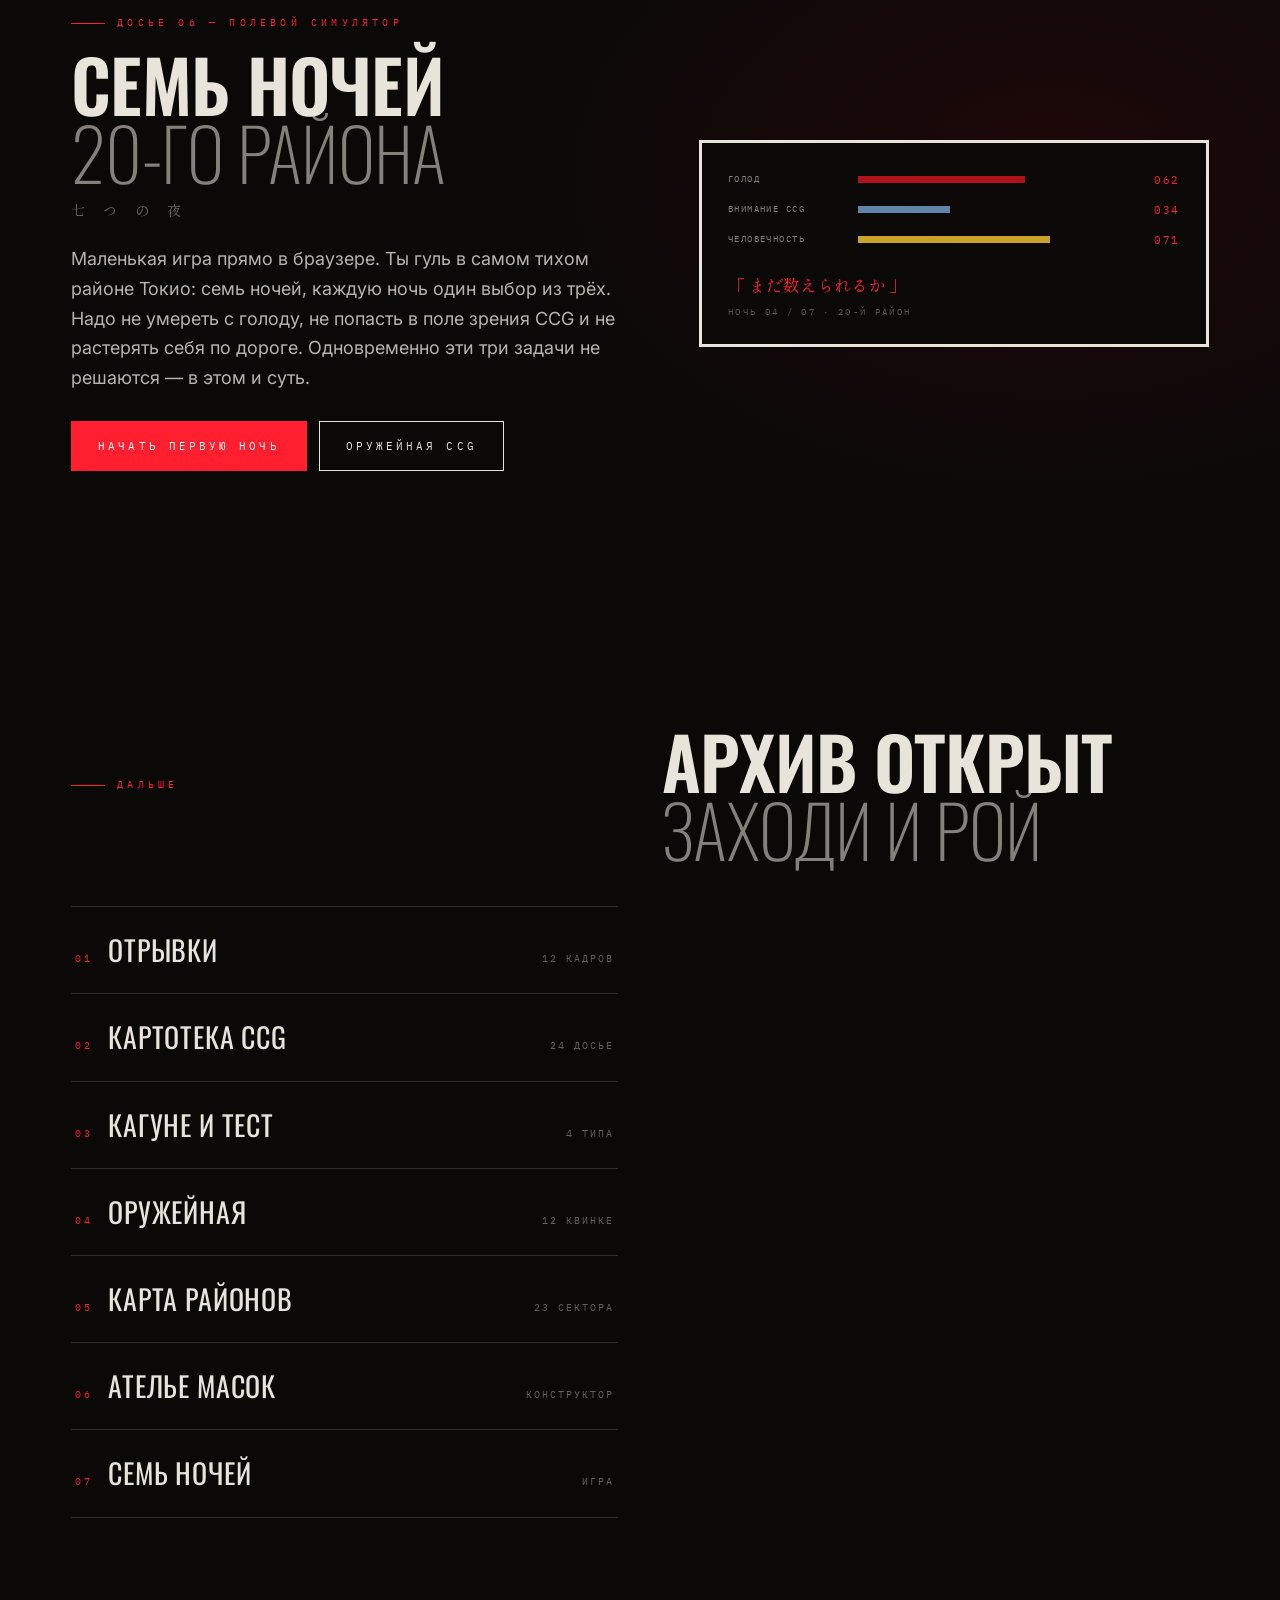
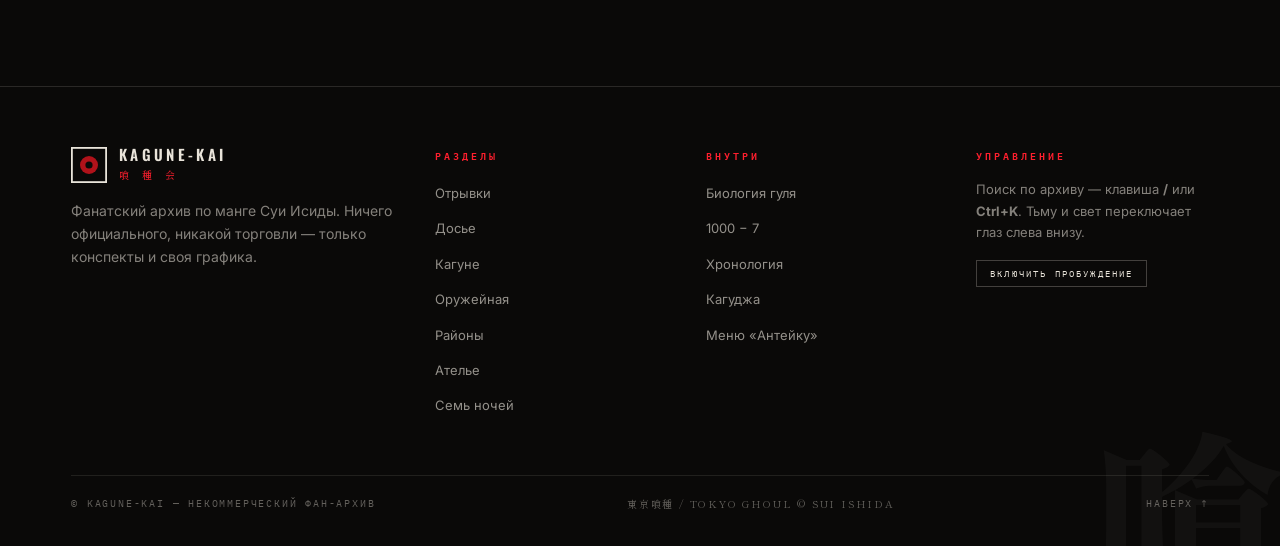
==== commit 07af92dc: "Оружейная, мини-игра «Семь ночей», поиск по архиву и переработка интерфейса Две новые страницы.  qui" ====
--- a/index.html
+++ b/index.html
@@ -72,14 +72,7 @@
       <span>喰 種 会</span>
     </span>
   </a>
-  <nav class="nav" id="nav">
-    <a href="index.html" aria-current="page">Главная</a>
-    <a href="manga.html">Отрывки</a>
-    <a href="characters.html">Досье</a>
-    <a href="kagune.html">Кагуне</a>
-    <a href="wards.html">Районы</a>
-    <a href="atelier.html">Ателье HySy</a>
-  </nav>
+  <nav class="nav" id="nav"></nav>
   <button class="burger" id="burger" aria-label="Меню" aria-expanded="false"><span></span><span></span><span></span></button>
 </header>
 
@@ -348,16 +341,43 @@
   </div>
 </section>
 
+
+<!-- ============ ИГРА ============ -->
+<section class="game-teaser" id="seven">
+  <div class="wrap gt-in">
+    <div>
+      <p class="kicker">Досье 06 — Полевой симулятор</p>
+      <h2 class="h-sect">Семь ночей<br><span class="thin">20-го района</span></h2>
+      <p class="h-jp jp">七 つ の 夜</p>
+      <p class="lead" style="margin-top:22px">Маленькая игра прямо в браузере. Ты гуль в самом тихом районе Токио: семь ночей, каждую ночь один выбор из трёх. Надо не умереть с голоду, не попасть в поле зрения CCG и не растерять себя по дороге. Одновременно эти три задачи не решаются — в этом и суть.</p>
+      <div style="display:flex;gap:12px;flex-wrap:wrap;margin-top:28px">
+        <a class="btn solid" href="game.html"><span>Начать первую ночь</span></a>
+        <a class="btn" href="quinque.html"><span>Оружейная CCG</span></a>
+      </div>
+    </div>
+    <div class="gt-art" aria-hidden="true">
+      <div class="gt-row"><span>ГОЛОД</span><i style="width:62%;background:#b0121a"></i><b>062</b></div>
+      <div class="gt-row"><span>ВНИМАНИЕ CCG</span><i style="width:34%;background:#5f86a8"></i><b>034</b></div>
+      <div class="gt-row"><span>ЧЕЛОВЕЧНОСТЬ</span><i style="width:71%;background:#c9a227"></i><b>071</b></div>
+      <p class="gt-q jp">「 まだ数えられるか 」</p>
+      <p class="gt-c mono">НОЧЬ 04 / 07 · 20-Й РАЙОН</p>
+    </div>
+  </div>
+</section>
+
 <!-- ============ ПРИЗЫВ ============ -->
 <section class="cta">
   <div class="wrap cta-in">
     <p class="kicker">Дальше</p>
     <h2 class="h-sect">Архив открыт<br><span class="thin">заходи и рой</span></h2>
     <div class="cta-links">
-      <a href="characters.html"><span class="mono">01</span> Картотека CCG <em>24 досье</em></a>
-      <a href="kagune.html"><span class="mono">02</span> Кагуне и тест <em>4 типа</em></a>
-      <a href="wards.html"><span class="mono">03</span> Карта районов <em>23 сектора</em></a>
-      <a href="atelier.html"><span class="mono">04</span> Ателье масок <em>конструктор</em></a>
+      <a href="manga.html"><span class="mono">01</span> Отрывки <em>12 кадров</em></a>
+      <a href="characters.html"><span class="mono">02</span> Картотека CCG <em>24 досье</em></a>
+      <a href="kagune.html"><span class="mono">03</span> Кагуне и тест <em>4 типа</em></a>
+      <a href="quinque.html"><span class="mono">04</span> Оружейная <em>12 квинке</em></a>
+      <a href="wards.html"><span class="mono">05</span> Карта районов <em>23 сектора</em></a>
+      <a href="atelier.html"><span class="mono">06</span> Ателье масок <em>конструктор</em></a>
+      <a href="game.html"><span class="mono">07</span> Семь ночей <em>игра</em></a>
     </div>
   </div>
 </section>
@@ -368,41 +388,7 @@
 <footer class="foot">
   <span class="foot-kanji jp" aria-hidden="true">喰</span>
   <div class="wrap">
-    <div class="foot-grid">
-      <div>
-        <a class="brand" href="index.html" style="margin-bottom:16px">
-          <svg class="brand-mark" viewBox="0 0 40 40" aria-hidden="true">
-            <rect x="1" y="1" width="38" height="38" fill="none" stroke="currentColor" stroke-width="2"/>
-            <circle cx="20" cy="20" r="10" fill="#b0121a"/><circle cx="20" cy="20" r="4" fill="#0a0908"/>
-          </svg>
-          <span class="brand-txt"><strong>Kagune-Kai</strong><span>喰 種 会</span></span>
-        </a>
-        <p class="muted" style="max-width:36ch;font-size:14px">Фанатский архив по манге Суи Исиды. Ничего официального, никакой торговли — только конспекты и уважение к первоисточнику.</p>
-      </div>
-      <div>
-        <h4>Разделы</h4>
-        <ul>
-          <li><a href="manga.html">Отрывки</a></li><li><a href="characters.html">Картотека</a></li>
-          <li><a href="kagune.html">Кагуне</a></li>
-          <li><a href="wards.html">Районы</a></li>
-          <li><a href="atelier.html">Ателье HySy</a></li>
-        </ul>
-      </div>
-      <div>
-        <h4>Внутри</h4>
-        <ul>
-          <li><a href="index.html#about">Биология гуля</a></li>
-          <li><a href="index.html#count">1000 − 7</a></li>
-          <li><a href="index.html#arcs">Хронология</a></li>
-          <li><a href="wards.html#anteiku">Меню «Антейку»</a></li>
-        </ul>
-      </div>
-      <div>
-        <h4>Режим</h4>
-        <p class="muted" style="font-size:13px">Досчитай до конца в разделе 1000 − 7 — и мир поменяет цвет.</p>
-        <button class="state-toggle" id="state-toggle">СБРОСИТЬ ПРОБУЖДЕНИЕ</button>
-      </div>
-    </div>
+    <div class="foot-grid" id="foot-grid"></div>
     <div class="foot-bot">
       <span>© KAGUNE-KAI — НЕКОММЕРЧЕСКИЙ ФАН-АРХИВ</span>
       <span class="jp">東京喰種 / TOKYO GHOUL © SUI ISHIDA</span>
@@ -415,6 +401,7 @@
 <script src="assets/js/core.js"></script>
 <script src="assets/js/centipede.js"></script>
 <script src="assets/js/home.js"></script>
+<script src="assets/js/search.js"></script>
 <script src="assets/js/fx.js"></script>
 </body>
 </html>
--- a/assets/css/main.css
+++ b/assets/css/main.css
@@ -509,3 +509,152 @@
   background:radial-gradient(circle 210px at var(--tx,50%) var(--ty,50%),
              transparent 0, rgba(0,0,0,.5) 52%, rgba(0,0,0,.94) 100%);
 }
+
+/* ============================================================
+   ИНТЕРФЕЙС: поиск, доступность, мобильное меню, наверх
+   ============================================================ */
+
+/* ---------- фокус с клавиатуры ---------- */
+:focus{ outline:none; }
+:focus-visible{
+  outline:2px solid var(--accent); outline-offset:3px;
+  border-radius:1px;
+}
+.skip-link{
+  position:fixed; left:12px; top:-60px; z-index:9999;
+  background:var(--accent); color:#fff; padding:11px 18px;
+  font-family:var(--mono); font-size:11px; letter-spacing:.2em;
+  transition:top .25s;
+}
+.skip-link:focus{ top:12px; }
+
+/* ---------- кнопка поиска в шапке ---------- */
+.seek-btn{
+  display:flex; align-items:center; gap:8px; cursor:pointer;
+  background:none; color:color-mix(in srgb,var(--fg) 60%, transparent);
+  border:1px solid color-mix(in srgb,var(--fg) 20%, transparent);
+  padding:7px 11px; font-size:14px; line-height:1; transition:.25s; margin-left:auto;
+}
+.seek-btn:hover{ border-color:var(--accent); color:var(--fg); }
+.seek-kbd{
+  font-family:var(--mono); font-size:9px; letter-spacing:.1em;
+  border:1px solid color-mix(in srgb,var(--fg) 22%, transparent); padding:2px 5px;
+  color:color-mix(in srgb,var(--fg) 45%, transparent);
+}
+@media (max-width:900px){ .seek-btn{ margin-left:0; } .seek-kbd{ display:none; } }
+
+/* ---------- оверлей поиска ---------- */
+.seek{
+  position:fixed; inset:0; z-index:2100; display:grid; place-items:start center;
+  padding-top:12vh; background:color-mix(in srgb,#000 74%, transparent);
+  backdrop-filter:blur(7px); opacity:0; visibility:hidden; transition:.28s;
+}
+.seek.on{ opacity:1; visibility:visible; }
+.seek-card{
+  width:min(94vw,660px); background:var(--bg);
+  border:var(--panel-border) solid var(--fg);
+  transform:translateY(-14px) scale(.985); transition:.32s cubic-bezier(.2,.8,.2,1);
+  max-height:76svh; display:flex; flex-direction:column;
+}
+.seek.on .seek-card{ transform:none; }
+.seek-top{
+  display:flex; align-items:center; gap:12px; padding:16px 18px;
+  border-bottom:1px solid color-mix(in srgb,var(--fg) 16%, transparent);
+}
+.seek-eye{ color:var(--accent); font-size:20px; line-height:1; }
+.seek-top input{
+  flex:1; background:none; border:none; color:var(--fg); outline:none;
+  font-family:var(--mono); font-size:13px; letter-spacing:.12em;
+}
+.seek-top input::placeholder{ color:color-mix(in srgb,var(--fg) 30%, transparent); }
+.seek-top kbd{
+  font-family:var(--mono); font-size:9px; letter-spacing:.14em; padding:3px 7px;
+  border:1px solid color-mix(in srgb,var(--fg) 22%, transparent);
+  color:color-mix(in srgb,var(--fg) 40%, transparent);
+}
+.seek-list{ overflow:auto; flex:1; }
+.seek-row{
+  display:grid; grid-template-columns:88px 1fr; grid-template-areas:"kind t" "kind sub";
+  gap:2px 14px; padding:13px 18px; align-items:center;
+  border-bottom:1px solid color-mix(in srgb,var(--fg) 8%, transparent);
+  transition:background .18s;
+}
+.seek-row.on{ background:color-mix(in srgb,var(--accent) 14%, transparent); }
+.seek-row.on .seek-t{ color:var(--accent); }
+.seek-kind{
+  grid-area:kind; font-family:var(--mono); font-size:8.5px; letter-spacing:.2em;
+  color:color-mix(in srgb,var(--fg) 40%, transparent); align-self:center;
+  border:1px solid color-mix(in srgb,var(--fg) 18%, transparent); padding:4px 0; text-align:center;
+}
+.seek-t{ grid-area:t; font-family:var(--disp); font-size:17px; text-transform:uppercase; letter-spacing:.04em; }
+.seek-sub{ grid-area:sub; font-size:12px; color:color-mix(in srgb,var(--fg) 50%, transparent); }
+.seek-row b{ color:var(--accent); font-weight:inherit; }
+.seek-empty{ padding:38px 18px; text-align:center; font-size:11px; letter-spacing:.24em;
+  color:color-mix(in srgb,var(--fg) 40%, transparent); }
+.seek-foot{
+  display:flex; gap:16px; align-items:center; padding:11px 18px;
+  border-top:1px solid color-mix(in srgb,var(--fg) 16%, transparent);
+  font-size:9px; letter-spacing:.18em; color:color-mix(in srgb,var(--fg) 35%, transparent);
+}
+.seek-count{ margin-left:auto; color:var(--accent); }
+@media (max-width:600px){ .seek{ padding-top:6vh; } .seek-foot span:not(.seek-count){ display:none; } }
+
+/* ---------- кнопка «Семь ночей» в меню ---------- */
+.nav .nav-cta{
+  color:var(--accent); border:1px solid color-mix(in srgb,var(--accent) 55%, transparent);
+  padding:7px 12px;
+}
+.nav .nav-cta::after{ display:none; }
+.nav .nav-cta:hover{ background:var(--accent); color:#fff; border-color:var(--accent); }
+
+/* ---------- мобильное меню ---------- */
+@media (max-width:900px){
+  .nav{
+    inset:64px 0 auto 0; height:auto; max-height:calc(100svh - 64px); overflow:auto;
+    padding:8px var(--gutter) 30px;
+  }
+  .nav a{
+    display:flex; align-items:baseline; justify-content:space-between; gap:14px;
+    font-family:var(--disp); font-size:19px; letter-spacing:.06em; padding:17px 0;
+  }
+  .nav a::before{
+    content:attr(data-jp); font-family:var(--serif); font-size:12px; letter-spacing:.3em;
+    color:color-mix(in srgb,var(--fg) 32%, transparent); order:2;
+  }
+  .nav .nav-cta{ margin-top:12px; justify-content:center; padding:16px; }
+  .nav .nav-cta::before{ display:none; }
+}
+
+/* ---------- наверх ---------- */
+.totop{
+  position:fixed; right:18px; bottom:18px; z-index:940;
+  width:46px; height:46px; cursor:pointer; padding:0;
+  border:1px solid color-mix(in srgb,var(--fg) 22%, transparent);
+  background:color-mix(in srgb,var(--bg) 82%, transparent);
+  backdrop-filter:blur(8px); color:var(--fg);
+  display:grid; place-items:center; font-family:var(--mono); font-size:13px;
+  opacity:0; transform:translateY(12px); pointer-events:none; transition:.3s;
+}
+.totop.on{ opacity:1; transform:none; pointer-events:auto; }
+.totop:hover{ border-color:var(--accent); color:var(--accent); }
+@media (max-width:640px){ .totop{ width:40px;height:40px; right:12px; bottom:12px; } }
+
+/* ---------- оглавление страницы ---------- */
+/* слева: справа уже стоит RC-метр, они налезали друг на друга */
+.toc{
+  position:fixed; left:20px; top:50%; transform:translateY(-50%); z-index:830;
+  display:flex; flex-direction:column; gap:12px; align-items:flex-start;
+  max-width:190px;
+}
+.toc a{
+  display:flex; align-items:center; gap:9px;
+  font-family:var(--mono); font-size:9px; letter-spacing:.18em;
+  color:color-mix(in srgb,var(--fg) 34%, transparent); transition:.25s;
+}
+.toc a i{ display:block; width:16px; height:1px; background:currentColor; transition:.25s; }
+.toc a span{ opacity:0; transform:translateX(-6px); transition:.25s; white-space:nowrap;
+  overflow:hidden; text-overflow:ellipsis; max-width:150px; }
+.toc a:hover span,.toc a.on span{ opacity:1; transform:none; }
+.toc a.on{ color:var(--accent); }
+.toc a.on i{ width:30px; }
+@media (max-width:1360px){ .toc{ display:none; } }
--- a/assets/css/pages.css
+++ b/assets/css/pages.css
@@ -544,3 +544,135 @@
   color:color-mix(in srgb,var(--fg) 60%, transparent);
 }
 .plate b{ color:var(--accent); font-weight:500; }
+
+/* ============================================================
+   СТРАНИЦА: ОРУЖЕЙНАЯ
+   ============================================================ */
+.qgrid{ display:grid; grid-template-columns:repeat(auto-fill,minmax(280px,1fr)); gap:18px; margin-top:34px; }
+.qcard{
+  display:grid; grid-template-rows:auto 1fr;
+  border:1px solid color-mix(in srgb,var(--fg) 18%, transparent);
+  transition:.4s cubic-bezier(.2,.8,.2,1); position:relative; overflow:hidden;
+}
+.qcard:hover{ border-color:var(--qc); transform:translateY(-6px); }
+.qart{
+  position:relative; height:220px; display:grid; place-items:center; overflow:hidden;
+  background:
+    radial-gradient(70% 70% at 50% 45%, color-mix(in srgb,var(--qc) 20%, transparent), transparent 72%),
+    color-mix(in srgb,var(--fg) 4%, transparent);
+  border-bottom:1px solid color-mix(in srgb,var(--fg) 14%, transparent);
+}
+.qart svg{ height:80%; width:auto; position:relative; z-index:1;
+  filter:drop-shadow(0 8px 22px rgba(0,0,0,.45)); }
+.qjp{
+  position:absolute; right:8px; bottom:-6px; font-size:56px; line-height:1;
+  color:color-mix(in srgb,var(--qc) 26%, transparent); pointer-events:none;
+}
+.qbody{ padding:18px 18px 20px; }
+.qtype{ font-size:9px; letter-spacing:.24em; color:var(--qc); text-transform:uppercase; }
+.qcard h3{ font-family:var(--disp); font-size:24px; text-transform:uppercase; letter-spacing:.04em; margin:8px 0 4px; }
+.qform{ font-size:10px; letter-spacing:.18em; color:color-mix(in srgb,var(--fg) 45%, transparent); margin:0 0 12px; }
+.qbody p:last-of-type{ font-size:13.5px; color:color-mix(in srgb,var(--fg) 68%, transparent); }
+.qfoot{
+  display:flex; justify-content:space-between; gap:10px; margin-top:16px; padding-top:12px;
+  border-top:1px dashed color-mix(in srgb,var(--fg) 18%, transparent);
+  font-size:9.5px; letter-spacing:.14em; color:color-mix(in srgb,var(--fg) 55%, transparent);
+}
+.qrank{ color:var(--qc); }
+
+.kstages{ list-style:none; margin:30px 0 0; padding:0; display:grid; gap:1px;
+  background:color-mix(in srgb,var(--fg) 14%, transparent);
+  border:1px solid color-mix(in srgb,var(--fg) 14%, transparent); }
+.kstages li{ background:var(--bg); padding:24px 26px; display:grid; grid-template-columns:64px 1fr; gap:18px; align-items:start; }
+@media (max-width:560px){ .kstages li{ grid-template-columns:1fr; gap:6px; } }
+.kn{ font-family:var(--disp); font-size:34px; line-height:1; font-weight:200; color:var(--accent); }
+.kstages h3{ font-family:var(--disp); font-size:21px; text-transform:uppercase; letter-spacing:.04em; }
+.kstages p{ margin:8px 0 0; font-size:14px; color:color-mix(in srgb,var(--fg) 68%, transparent); }
+.kknown{ margin-top:22px; font-size:10px; letter-spacing:.2em; color:color-mix(in srgb,var(--fg) 45%, transparent); }
+
+/* ============================================================
+   СТРАНИЦА: ИГРА
+   ============================================================ */
+.gwrap{ max-width:820px; margin-inline:auto; }
+.gcard{
+  border:var(--panel-border) solid var(--fg); padding:clamp(22px,4vw,42px);
+  background:color-mix(in srgb,var(--bg) 92%, transparent); position:relative;
+}
+.ghead{ display:flex; justify-content:space-between; align-items:baseline; gap:14px; margin-bottom:22px; }
+.gjp-min{ font-size:13px; letter-spacing:.4em; color:color-mix(in srgb,var(--fg) 40%, transparent); }
+.gtitle{ font-family:var(--disp); font-size:clamp(38px,8vw,84px); text-transform:uppercase; line-height:.92; }
+.gjp{ font-family:var(--serif); font-size:14px; letter-spacing:.5em; color:var(--accent); margin:10px 0 20px; }
+.grules{ list-style:none; margin:22px 0 26px; padding:0; display:grid; gap:10px; }
+.grules li{
+  font-size:14px; padding-left:18px; position:relative;
+  color:color-mix(in srgb,var(--fg) 70%, transparent);
+}
+.grules li::before{ content:""; position:absolute; left:0; top:9px; width:7px; height:7px; background:var(--accent); }
+.grules b{ color:var(--fg); }
+.gbest{ font-size:10px; letter-spacing:.22em; color:var(--accent); margin-bottom:20px; }
+
+.gmeters{ display:grid; gap:9px; margin-bottom:26px; }
+.gm{ display:grid; grid-template-columns:130px 1fr 42px; gap:12px; align-items:center; }
+@media (max-width:520px){ .gm{ grid-template-columns:96px 1fr 38px; } }
+.gm-n{ font-size:9px; letter-spacing:.16em; color:color-mix(in srgb,var(--fg) 55%, transparent); }
+.gm-track{ height:7px; background:color-mix(in srgb,var(--fg) 12%, transparent); overflow:hidden; }
+.gm-track i{ display:block; height:100%; transition:width .6s cubic-bezier(.2,.8,.2,1); }
+.gm-v{ font-size:11px; text-align:right; }
+
+.gnight{ font-family:var(--disp); font-size:clamp(26px,5vw,46px); text-transform:uppercase; line-height:1; margin-bottom:16px; }
+.gtext{ font-family:var(--serif); font-size:clamp(15px,1.8vw,19px); line-height:1.6;
+  color:color-mix(in srgb,var(--fg) 82%, transparent); margin-bottom:26px; }
+.gopts{ display:grid; gap:10px; }
+.gopt{ width:100%; }
+.gbtn{ width:100%; justify-content:center; margin-top:8px; }
+
+.glog{ font-size:clamp(16px,2.2vw,22px); line-height:1.5; border-left:2px solid var(--accent);
+  padding-left:18px; margin:6px 0 18px; }
+.gdeltas{ display:flex; gap:10px; flex-wrap:wrap; margin-bottom:8px; }
+.gd{ font-family:var(--mono); font-size:10px; letter-spacing:.16em; padding:5px 10px; border:1px solid currentColor; }
+.gd.up{ color:#d4762a; }
+.gd.dn{ color:#7d9a4e; }
+
+.gend .gend-t{ font-family:var(--disp); font-size:clamp(26px,5.4vw,52px); text-transform:uppercase; line-height:1; margin:8px 0 14px; }
+.gend-jp{ font-family:var(--serif); font-size:15px; letter-spacing:.45em; color:var(--accent); }
+.gend-btns{ display:flex; gap:12px; flex-wrap:wrap; margin-top:20px; }
+.gend-btns .gbtn{ flex:1; min-width:190px; }
+.gover{ position:relative; margin:-8px 0 26px; border:2px solid var(--fg); overflow:hidden; }
+.go-art{ width:100%; display:block; }
+.gover-t{
+  position:absolute; left:50%; top:50%; transform:translate(-50%,-50%);
+  font-family:var(--disp); font-weight:700; font-size:clamp(30px,7vw,64px); letter-spacing:.06em;
+  color:#f2ede2; -webkit-text-stroke:2px #0a0908;
+  text-shadow:0 0 0 #0a0908, 3px 3px 0 rgba(10,9,8,.9);
+  white-space:nowrap;
+}
+.gend.bad{ border-color:var(--blood); }
+
+/* стрелки между делами в модалке */
+.m-nav{ display:flex; gap:6px; margin-left:auto; margin-right:10px; }
+.m-nav button{
+  background:none; border:1px solid color-mix(in srgb,var(--fg) 25%, transparent);
+  color:inherit; cursor:pointer; font:inherit; padding:6px 12px; line-height:1;
+  transition:.22s;
+}
+.m-nav button:hover{ border-color:var(--accent); color:var(--accent); }
+
+/* ---------- врезка про игру на главной ---------- */
+.game-teaser{
+  padding-block:clamp(70px,10vw,130px);
+  border-top:1px solid color-mix(in srgb,var(--fg) 14%, transparent);
+  background:
+    radial-gradient(60% 70% at 82% 40%, color-mix(in srgb,var(--blood-deep) 26%, transparent), transparent 70%);
+}
+.gt-in{ display:grid; grid-template-columns:1.05fr .95fr; gap:clamp(26px,5vw,64px); align-items:center; }
+@media (max-width:860px){ .gt-in{ grid-template-columns:1fr; } }
+.gt-art{
+  border:var(--panel-border) solid var(--fg); padding:28px 26px 24px;
+  background:color-mix(in srgb,var(--bg) 90%, transparent);
+}
+.gt-row{ display:grid; grid-template-columns:118px 1fr 40px; gap:12px; align-items:center; margin-bottom:12px;
+  font-family:var(--mono); font-size:9px; letter-spacing:.16em; color:color-mix(in srgb,var(--fg) 55%, transparent); }
+.gt-row i{ display:block; height:7px; }
+.gt-row b{ font-weight:400; text-align:right; color:var(--accent); font-size:11px; }
+.gt-q{ font-family:var(--serif); font-size:17px; color:var(--accent); margin:22px 0 6px; }
+.gt-c{ font-size:9px; letter-spacing:.26em; color:color-mix(in srgb,var(--fg) 35%, transparent); margin:0; }
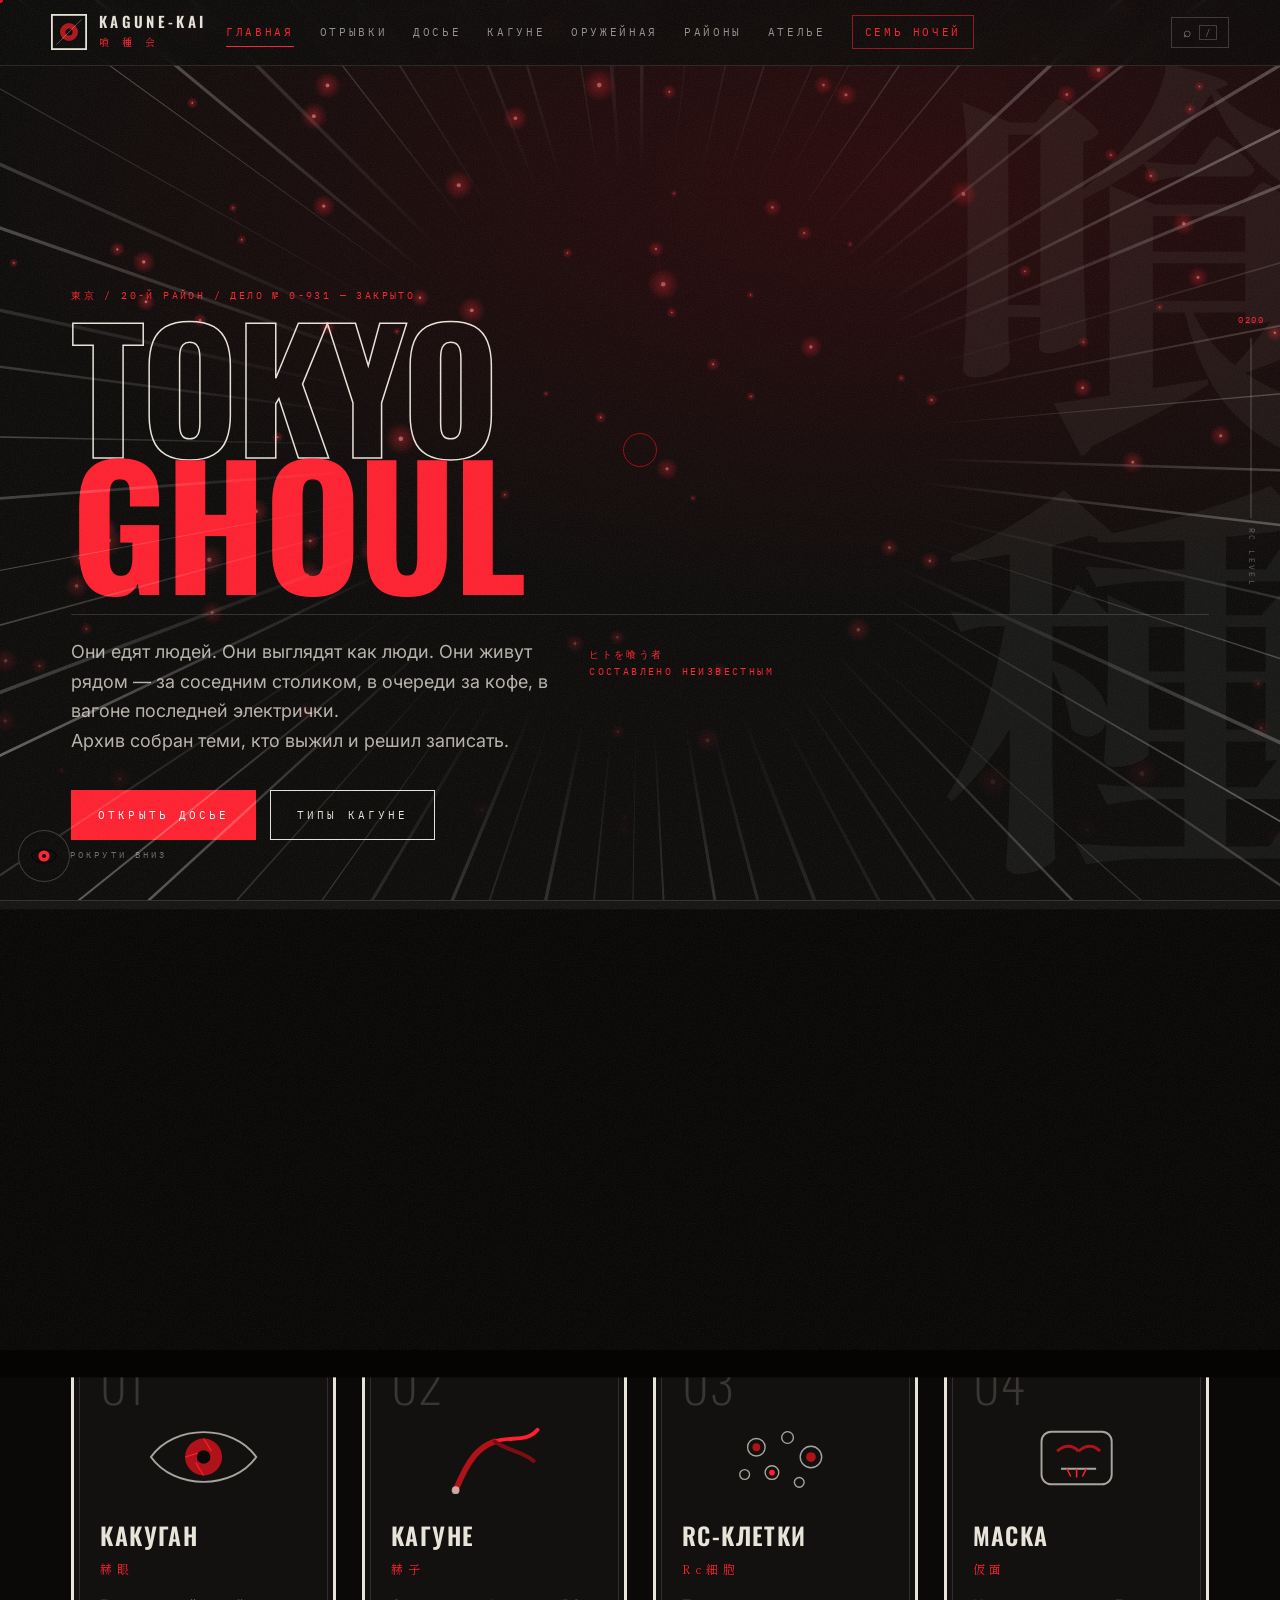
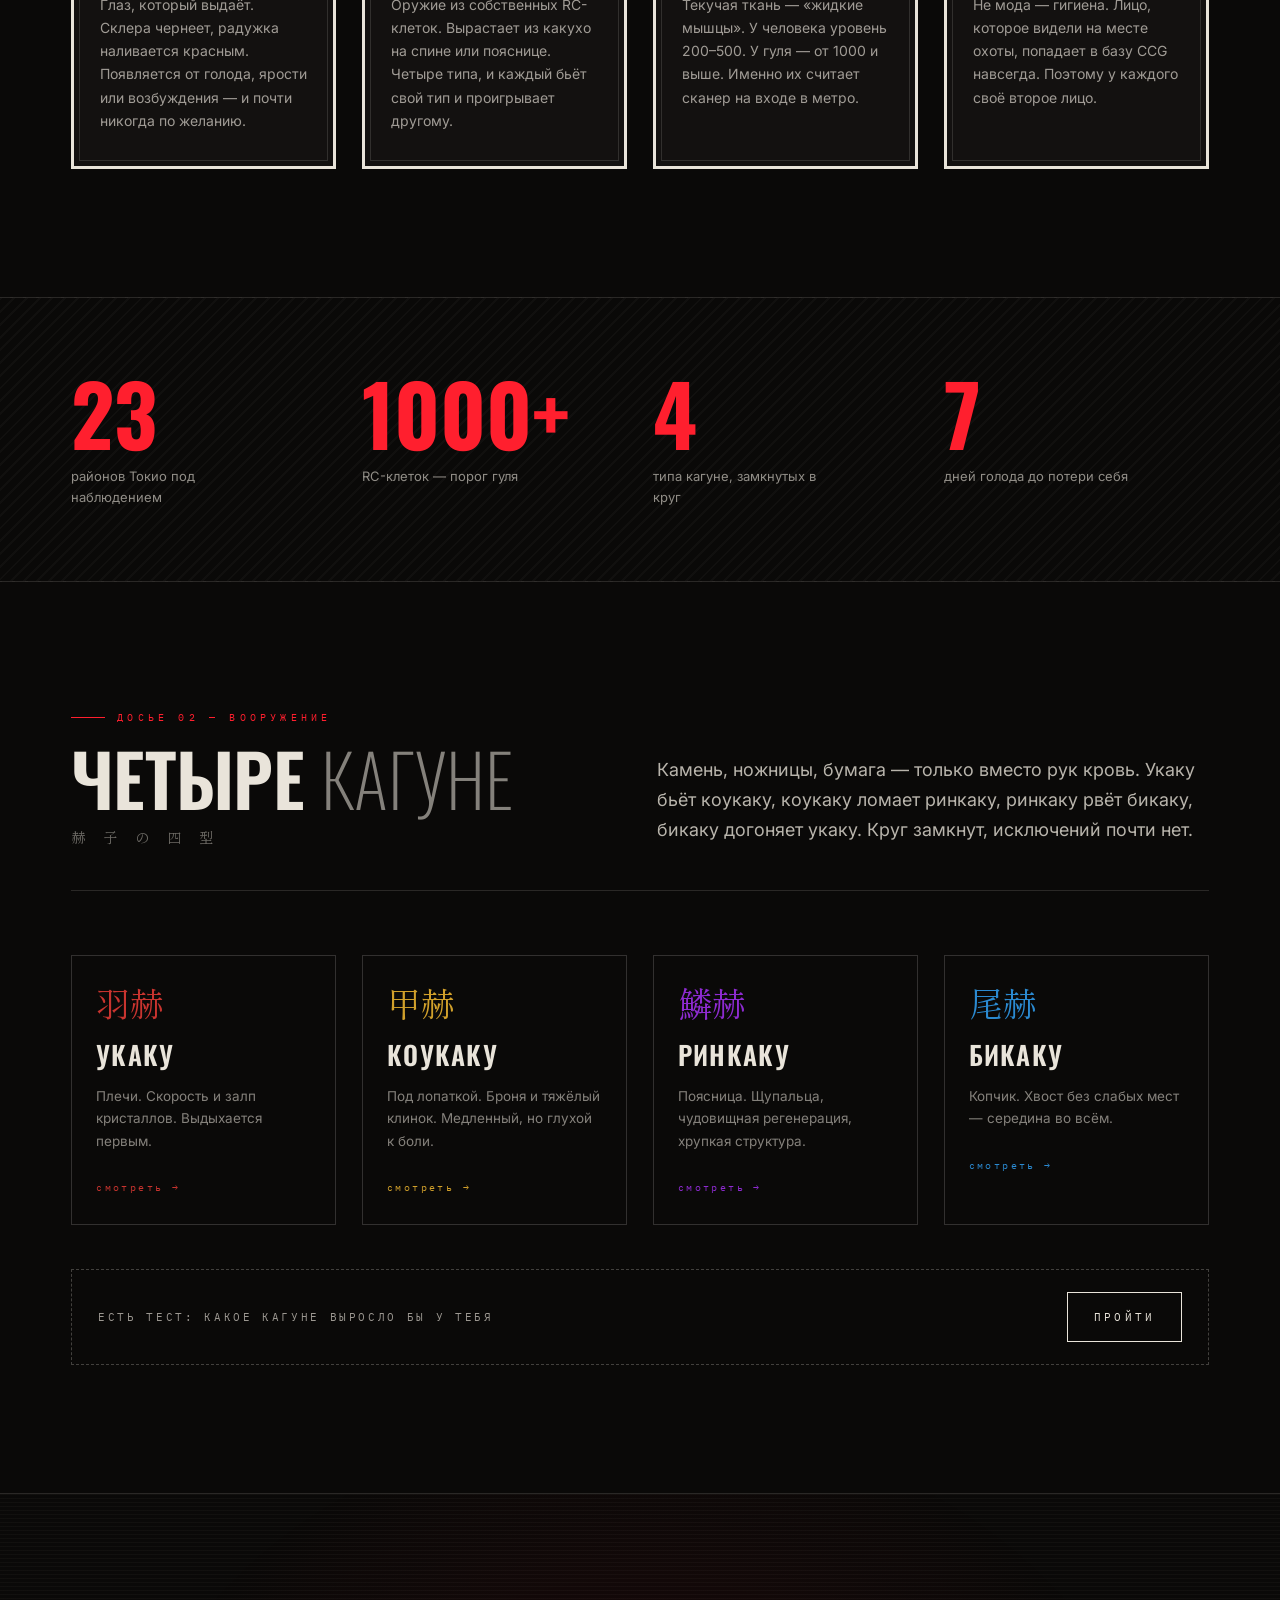
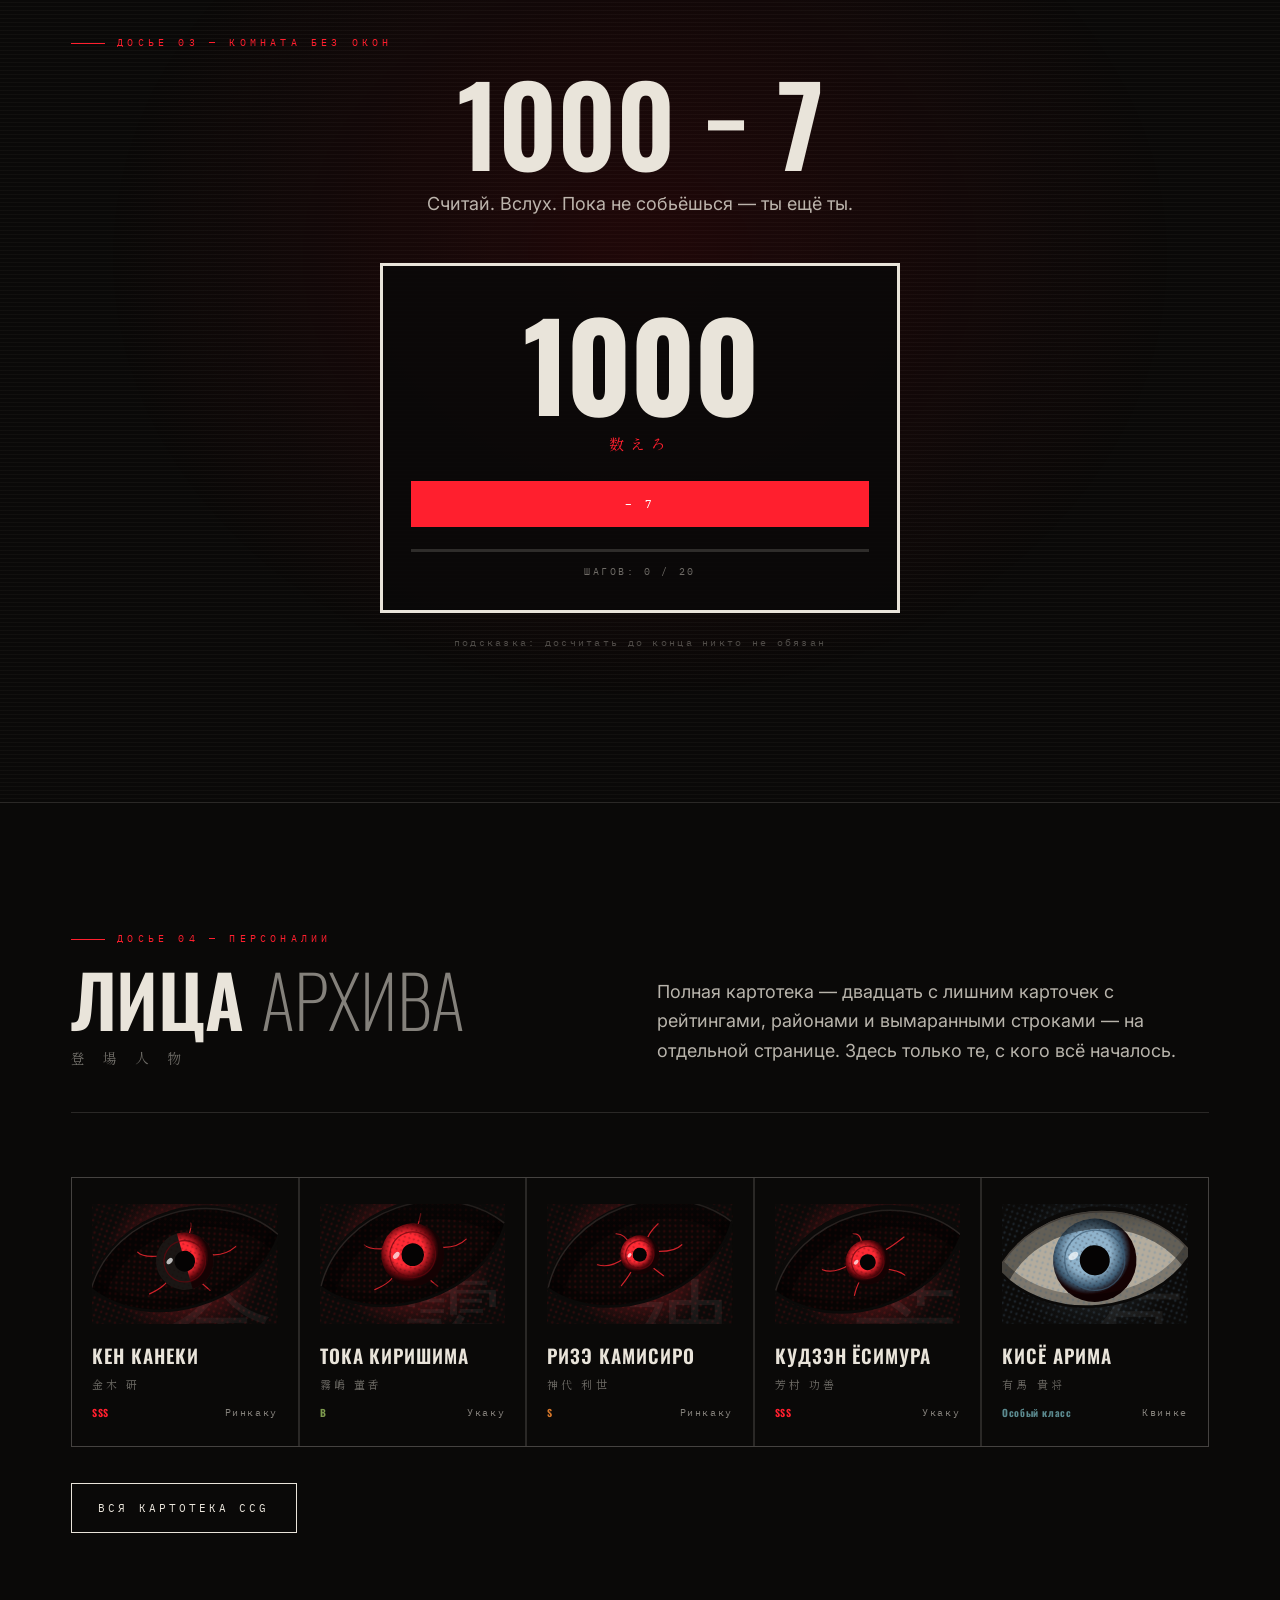
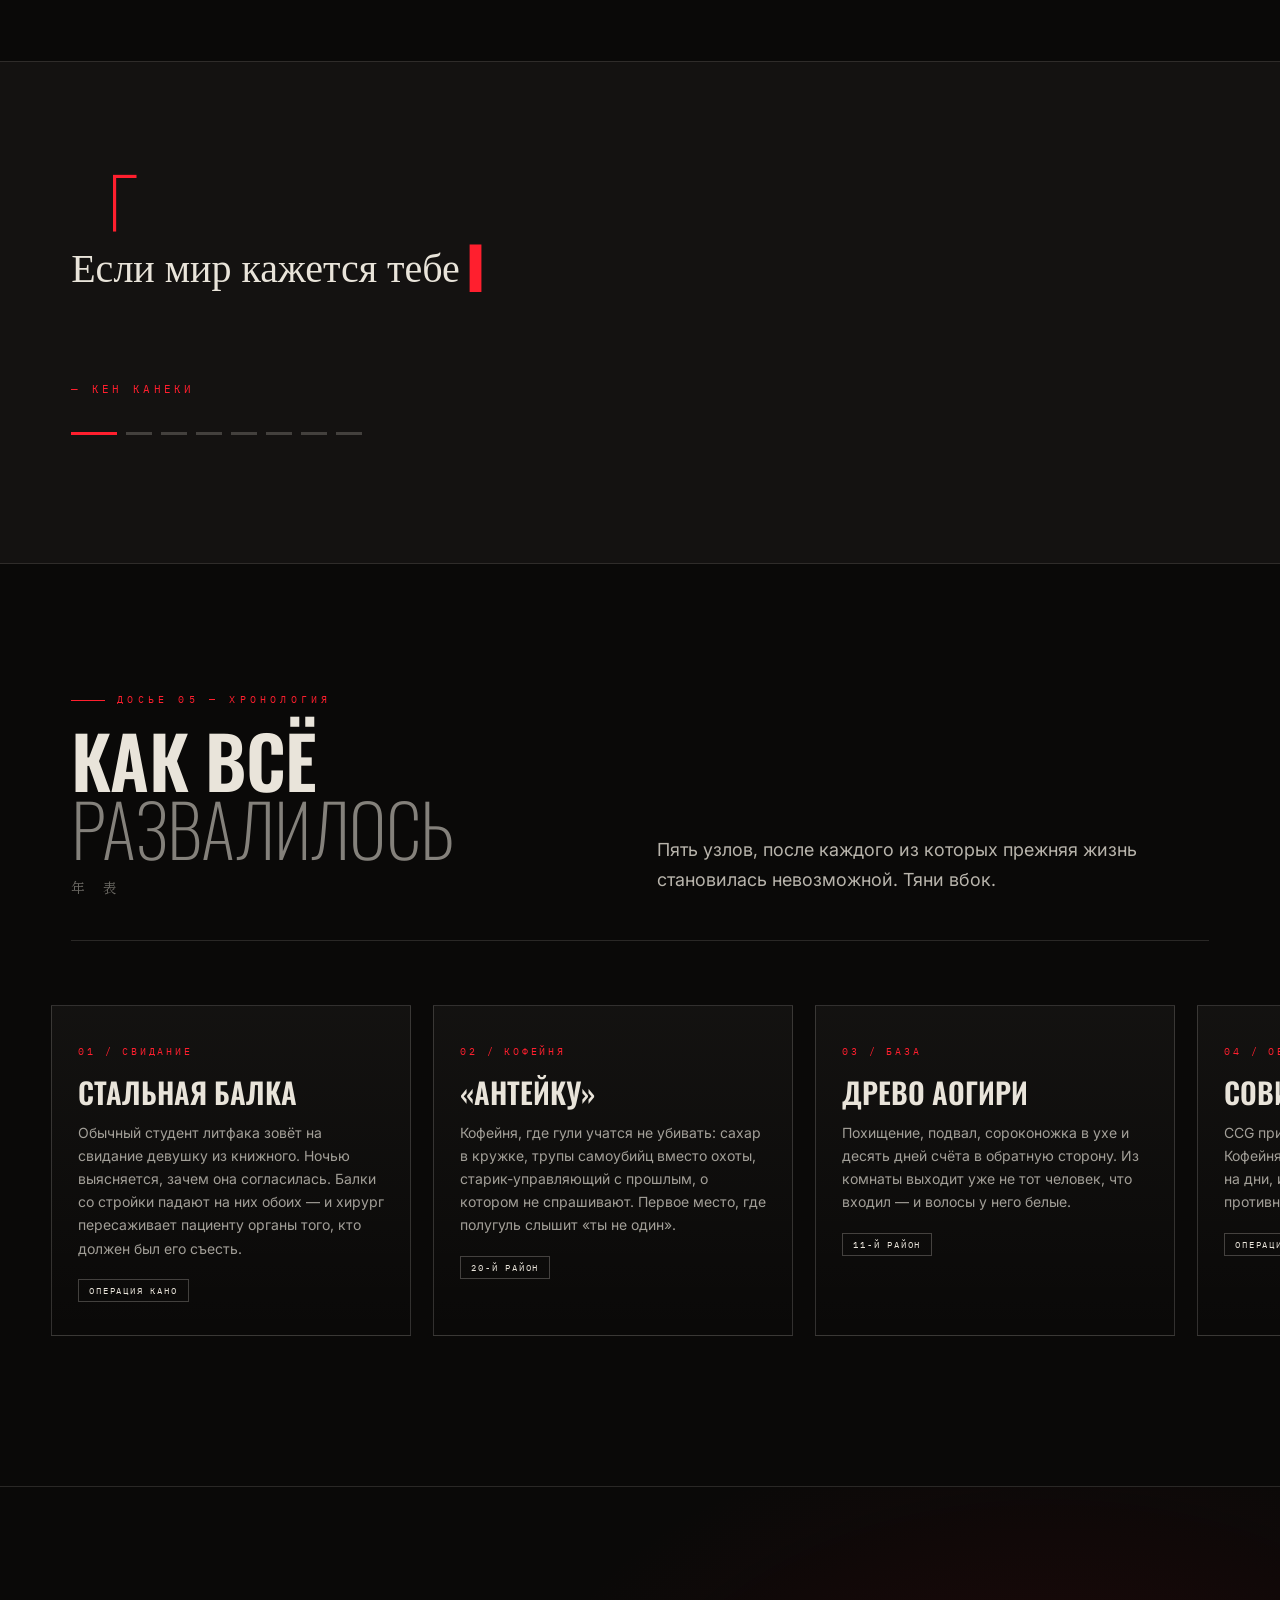
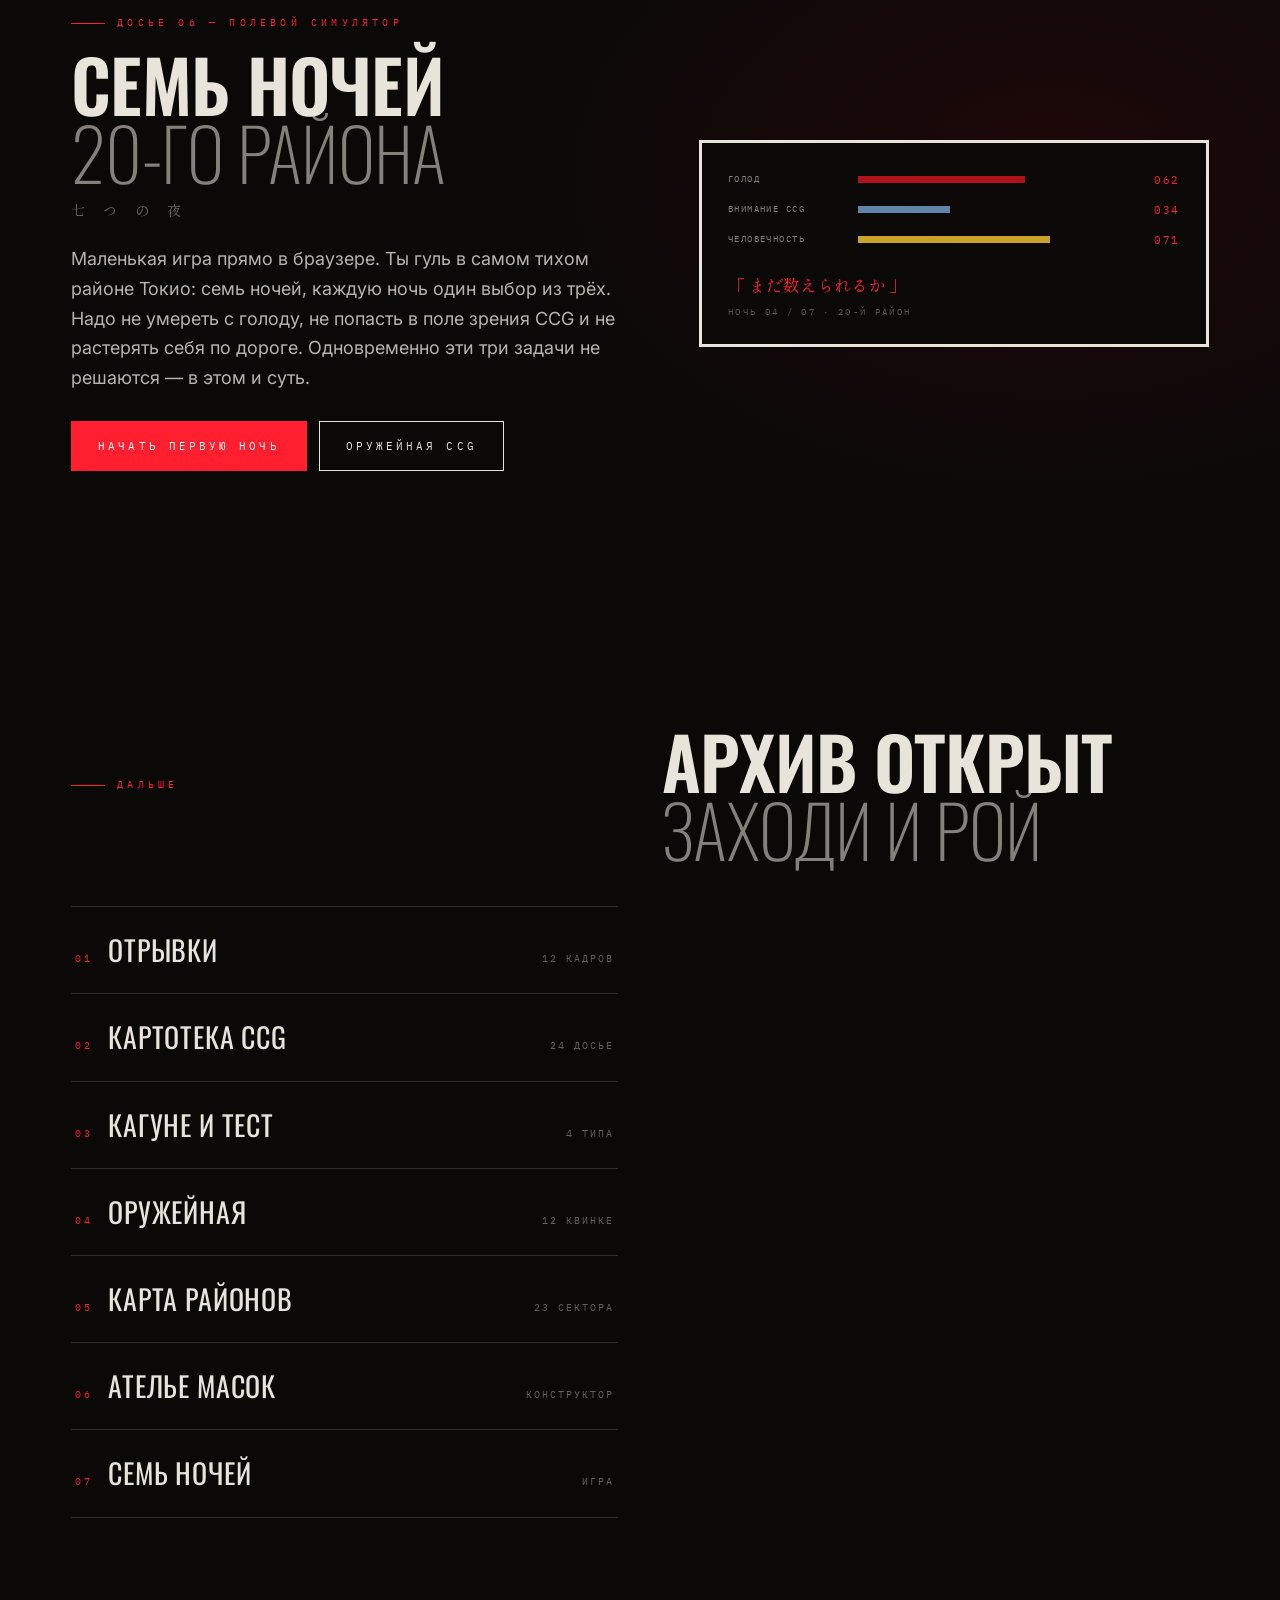
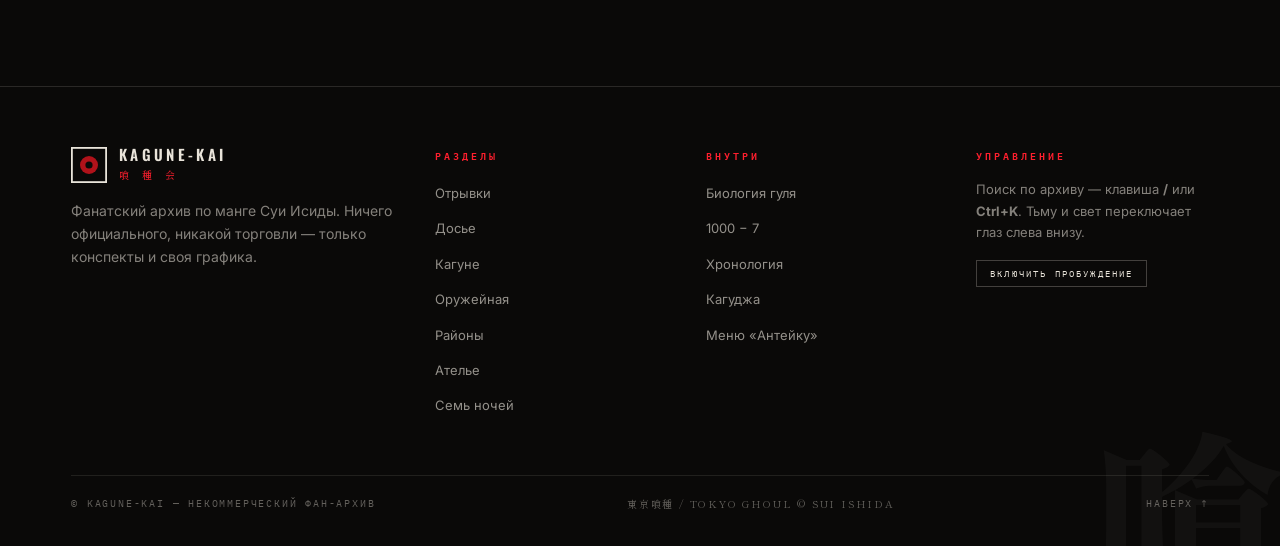
==== commit 3fa7cd11: "Иконки приложения, превью для ссылок и манифест На Android сайт теперь ставится на главный экран как" ====
--- a/index.html
+++ b/index.html
@@ -6,6 +6,24 @@
 <title>喰種 KAGUNE-KAI — архив 20-го района</title>
 <meta name="description" content="Неофициальный архив по вселенной «Токийского гуля»: досье CCG, типы кагуне, карта районов, ателье масок HySy и кофейня «Антейку».">
 <meta name="theme-color" content="#0a0908">
+<meta property="og:type" content="website">
+<meta property="og:site_name" content="喰種 KAGUNE-KAI">
+<meta property="og:locale" content="ru_RU">
+<meta property="og:title" content="喰種 KAGUNE-KAI — архив 20-го района">
+<meta property="og:description" content="Неофициальный архив по вселенной «Токийского гуля»: досье CCG, типы кагуне, карта районов, ателье масок HySy и кофейня «Антейку».">
+<meta property="og:url" content="https://imporeq.github.io/Ss/index.html">
+<meta property="og:image" content="https://imporeq.github.io/Ss/assets/img/og.png">
+<meta property="og:image:width" content="1200">
+<meta property="og:image:height" content="630">
+<meta name="twitter:card" content="summary_large_image">
+<meta name="twitter:title" content="喰種 KAGUNE-KAI — архив 20-го района">
+<meta name="twitter:description" content="Неофициальный архив по вселенной «Токийского гуля»: досье CCG, типы кагуне, карта районов, ателье масок HySy и кофейня «Антейку».">
+<meta name="twitter:image" content="https://imporeq.github.io/Ss/assets/img/og.png">
+<link rel="manifest" href="manifest.json">
+<link rel="apple-touch-icon" href="assets/img/apple-touch-icon.png">
+<meta name="apple-mobile-web-app-title" content="Kagune-Kai">
+<meta name="apple-mobile-web-app-capable" content="yes">
+<meta name="apple-mobile-web-app-status-bar-style" content="black-translucent">
 <link rel="preconnect" href="https://fonts.googleapis.com">
 <link rel="preconnect" href="https://fonts.gstatic.com" crossorigin>
 <link href="https://fonts.googleapis.com/css2?family=Oswald:wght@200;400;600;700&family=Shippori+Mincho:wght@400;700;800&family=IBM+Plex+Mono:wght@400;500&family=Inter:wght@300;400;500&display=swap" rel="stylesheet">
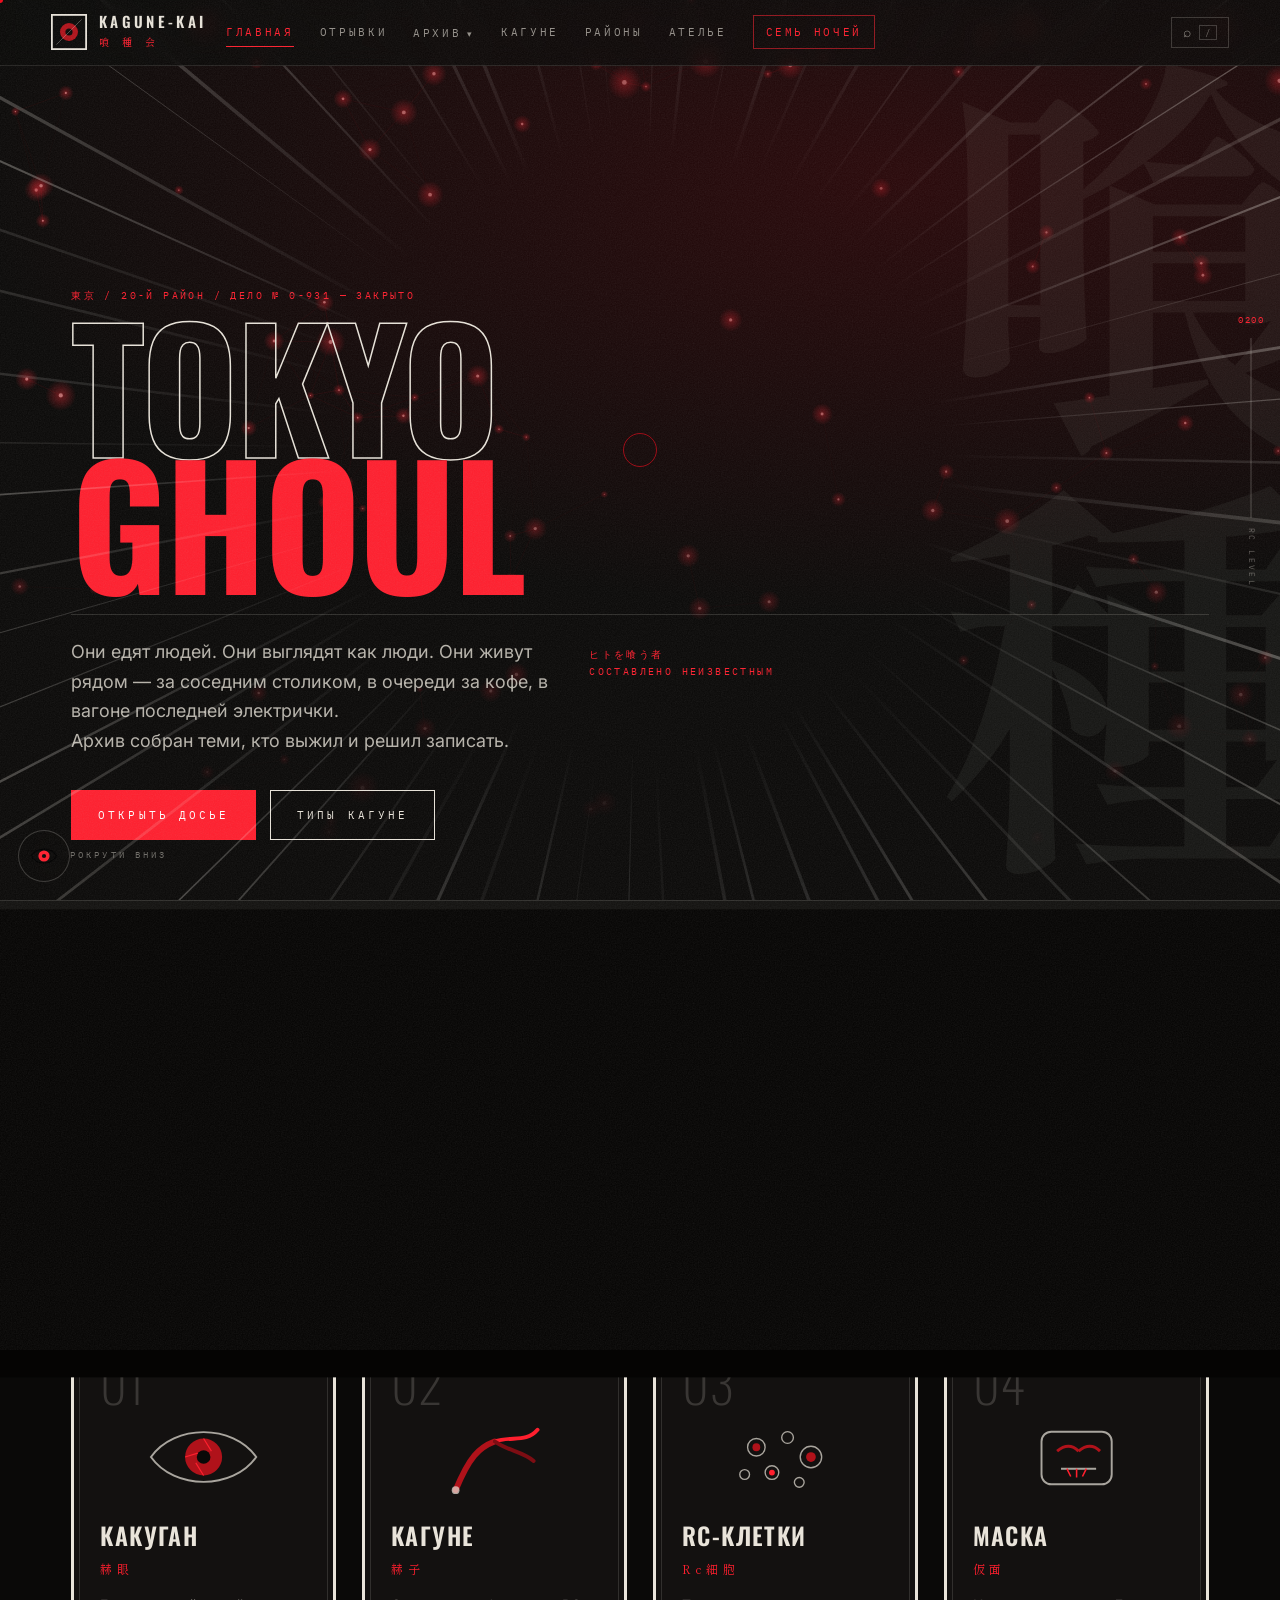
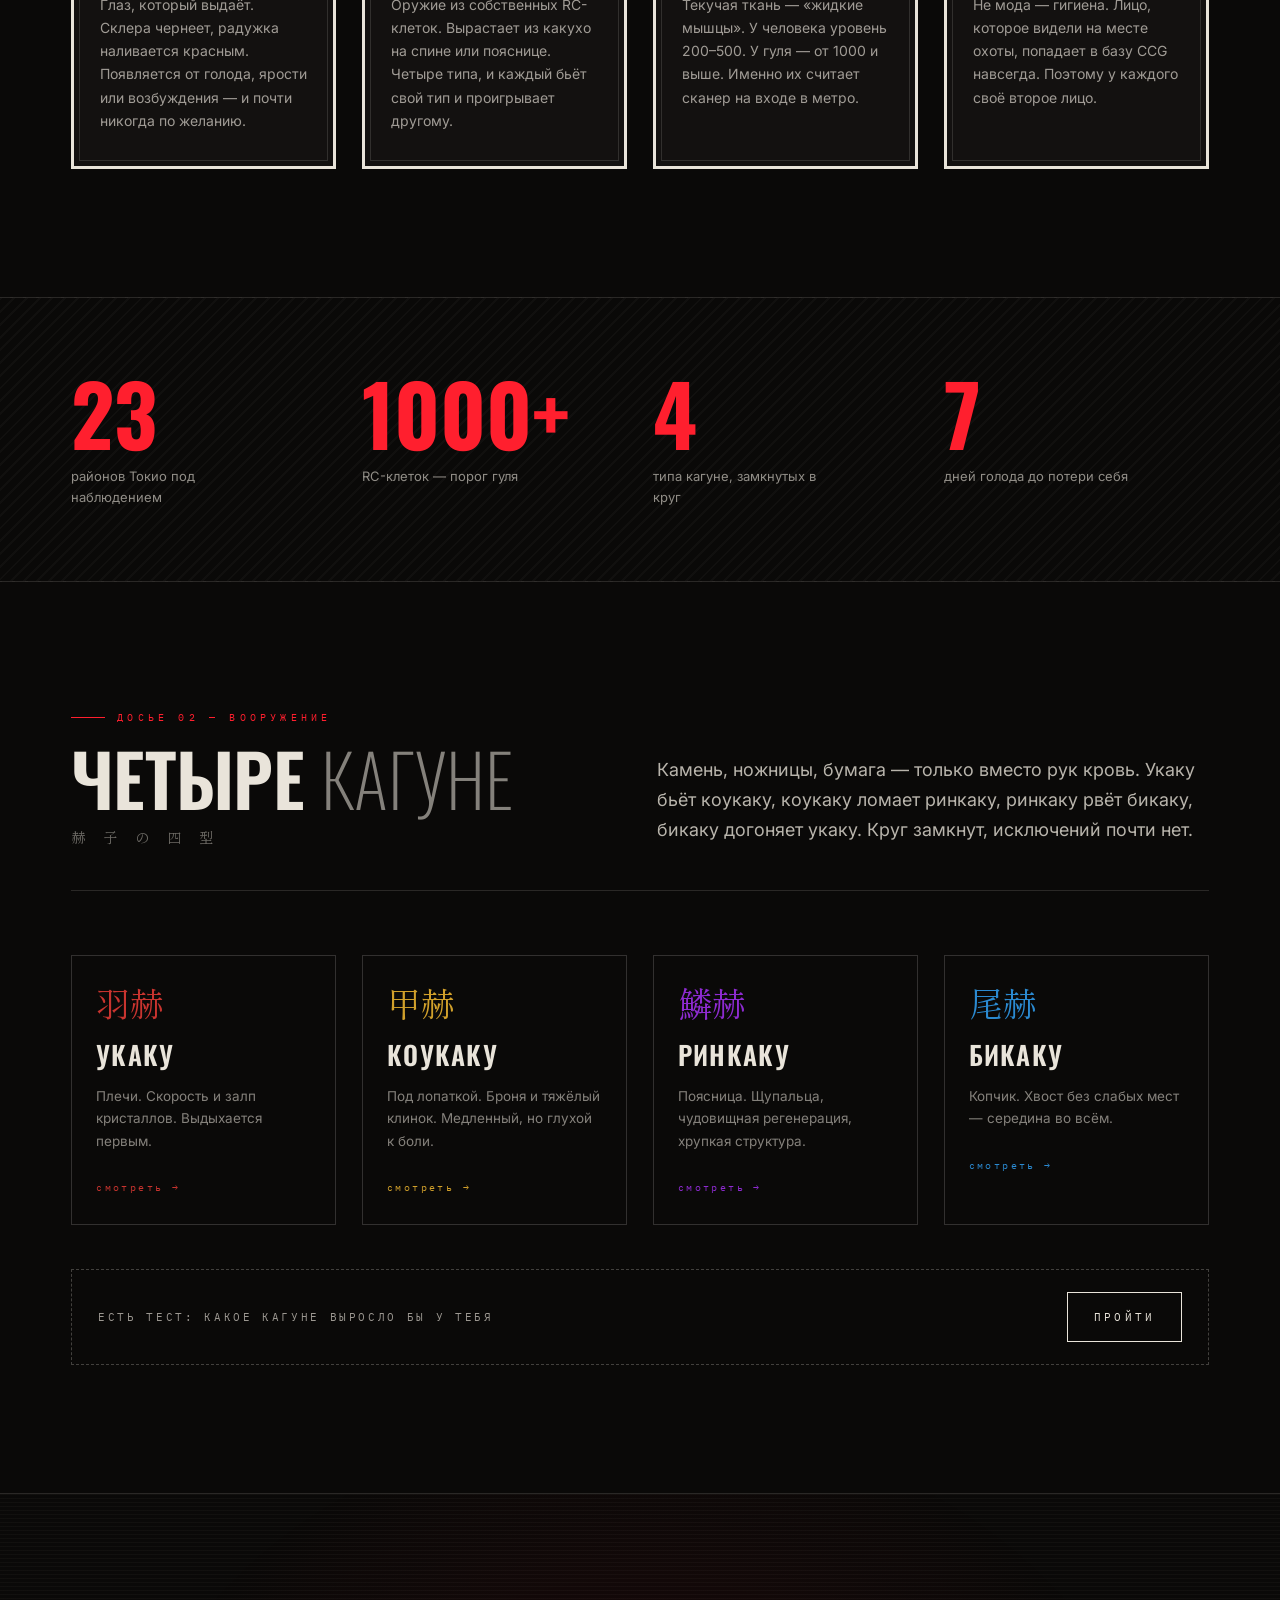
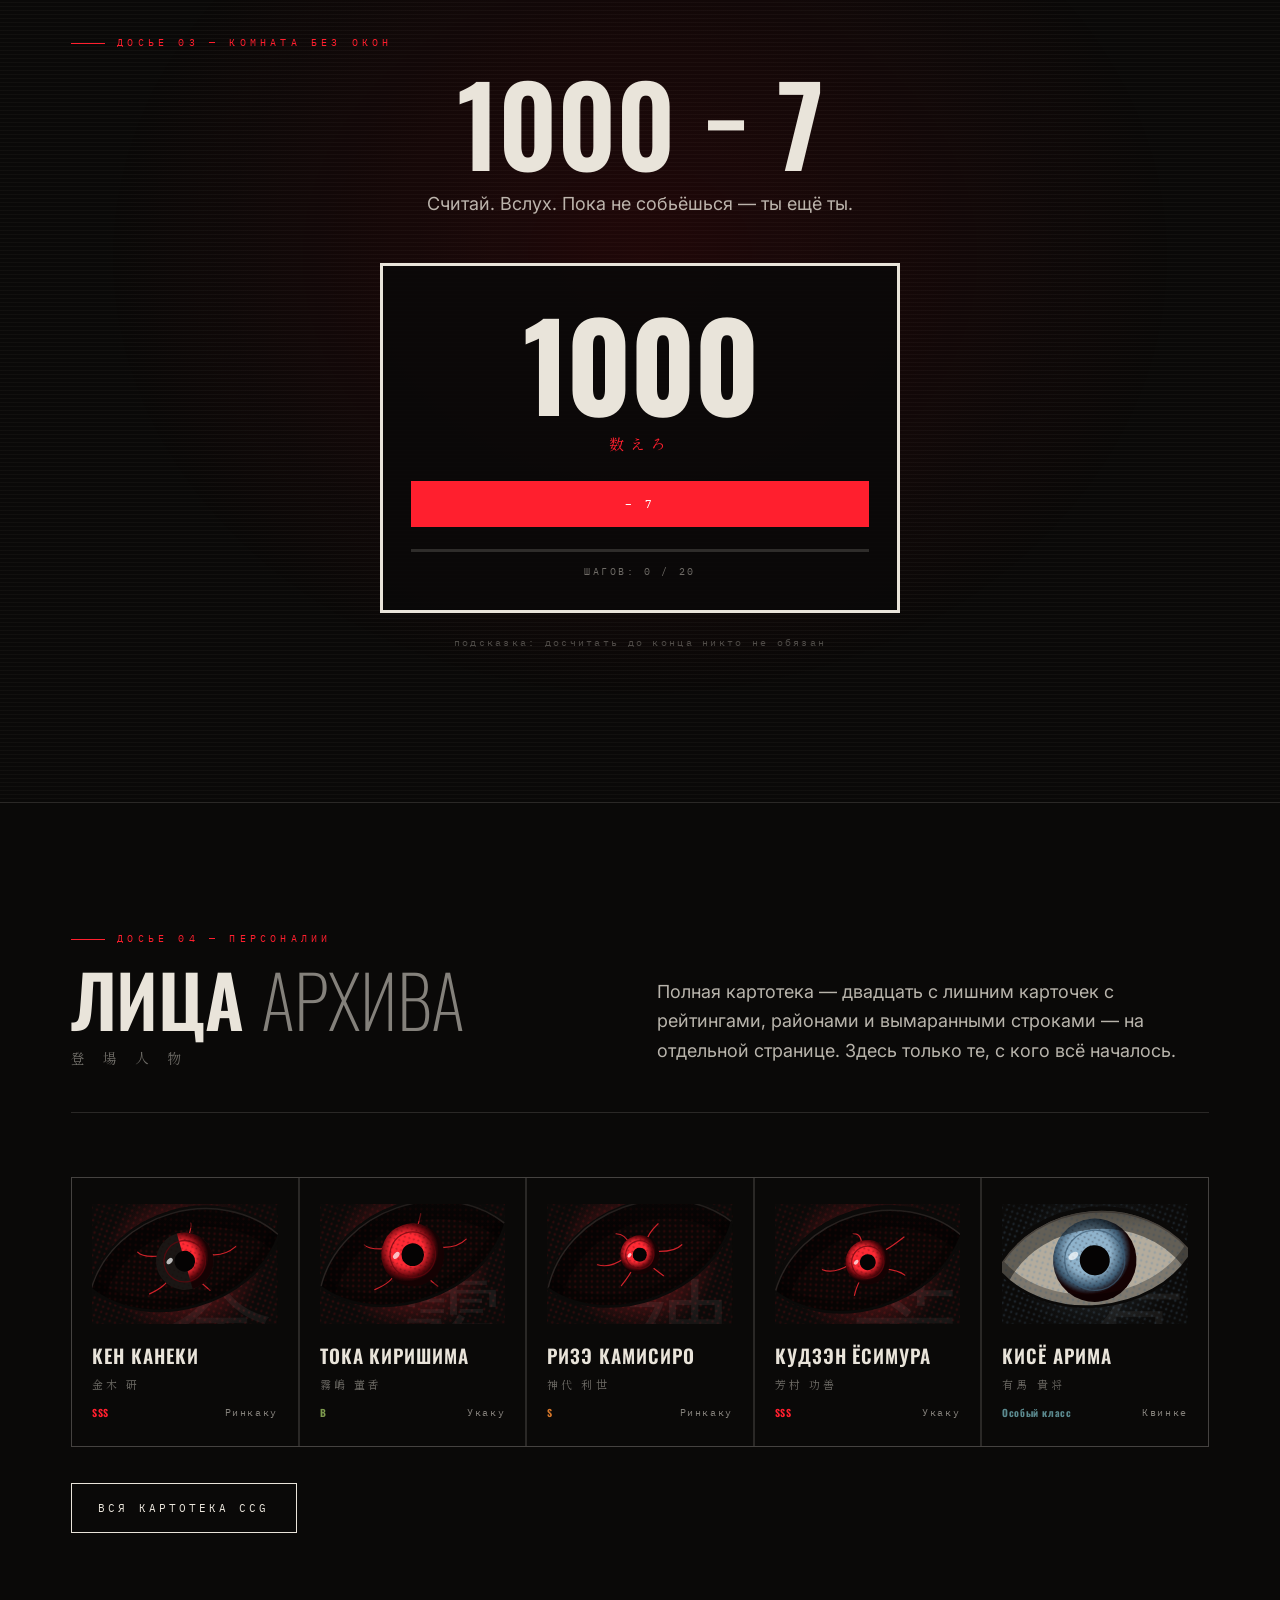
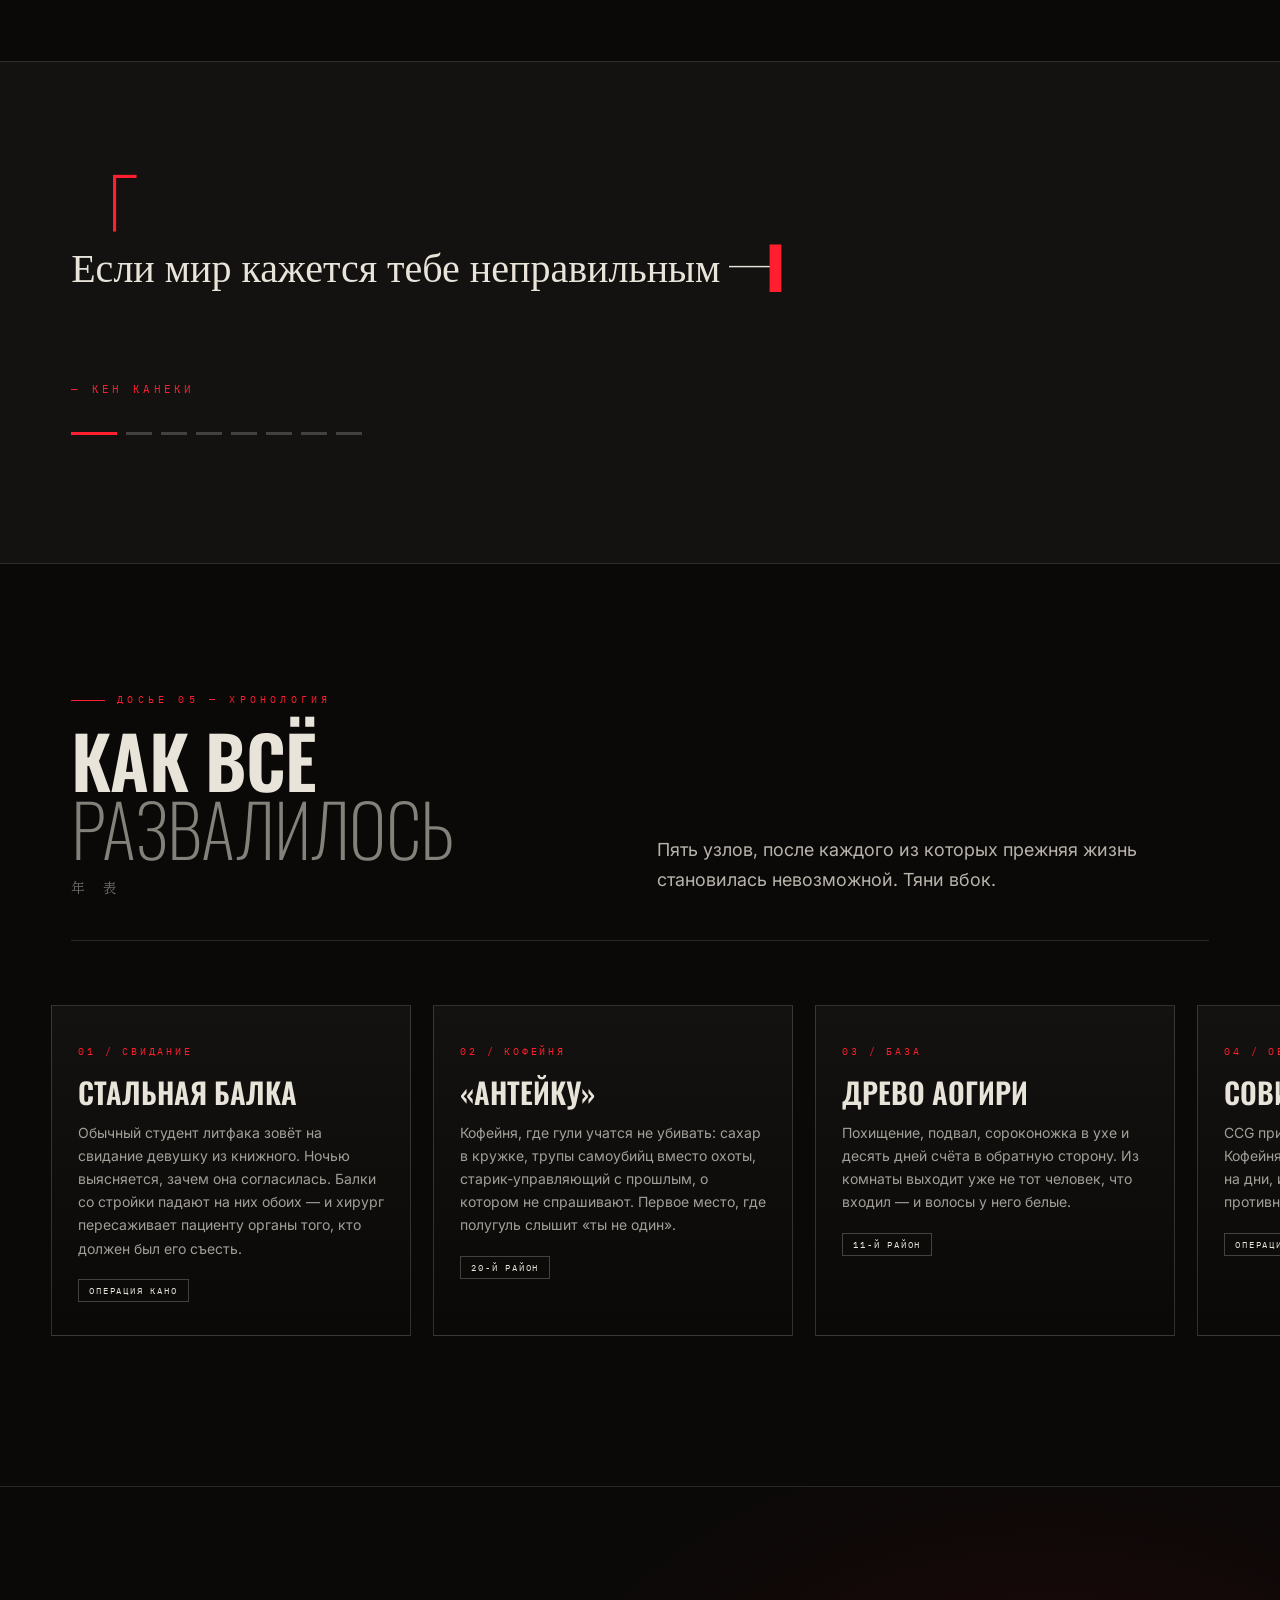
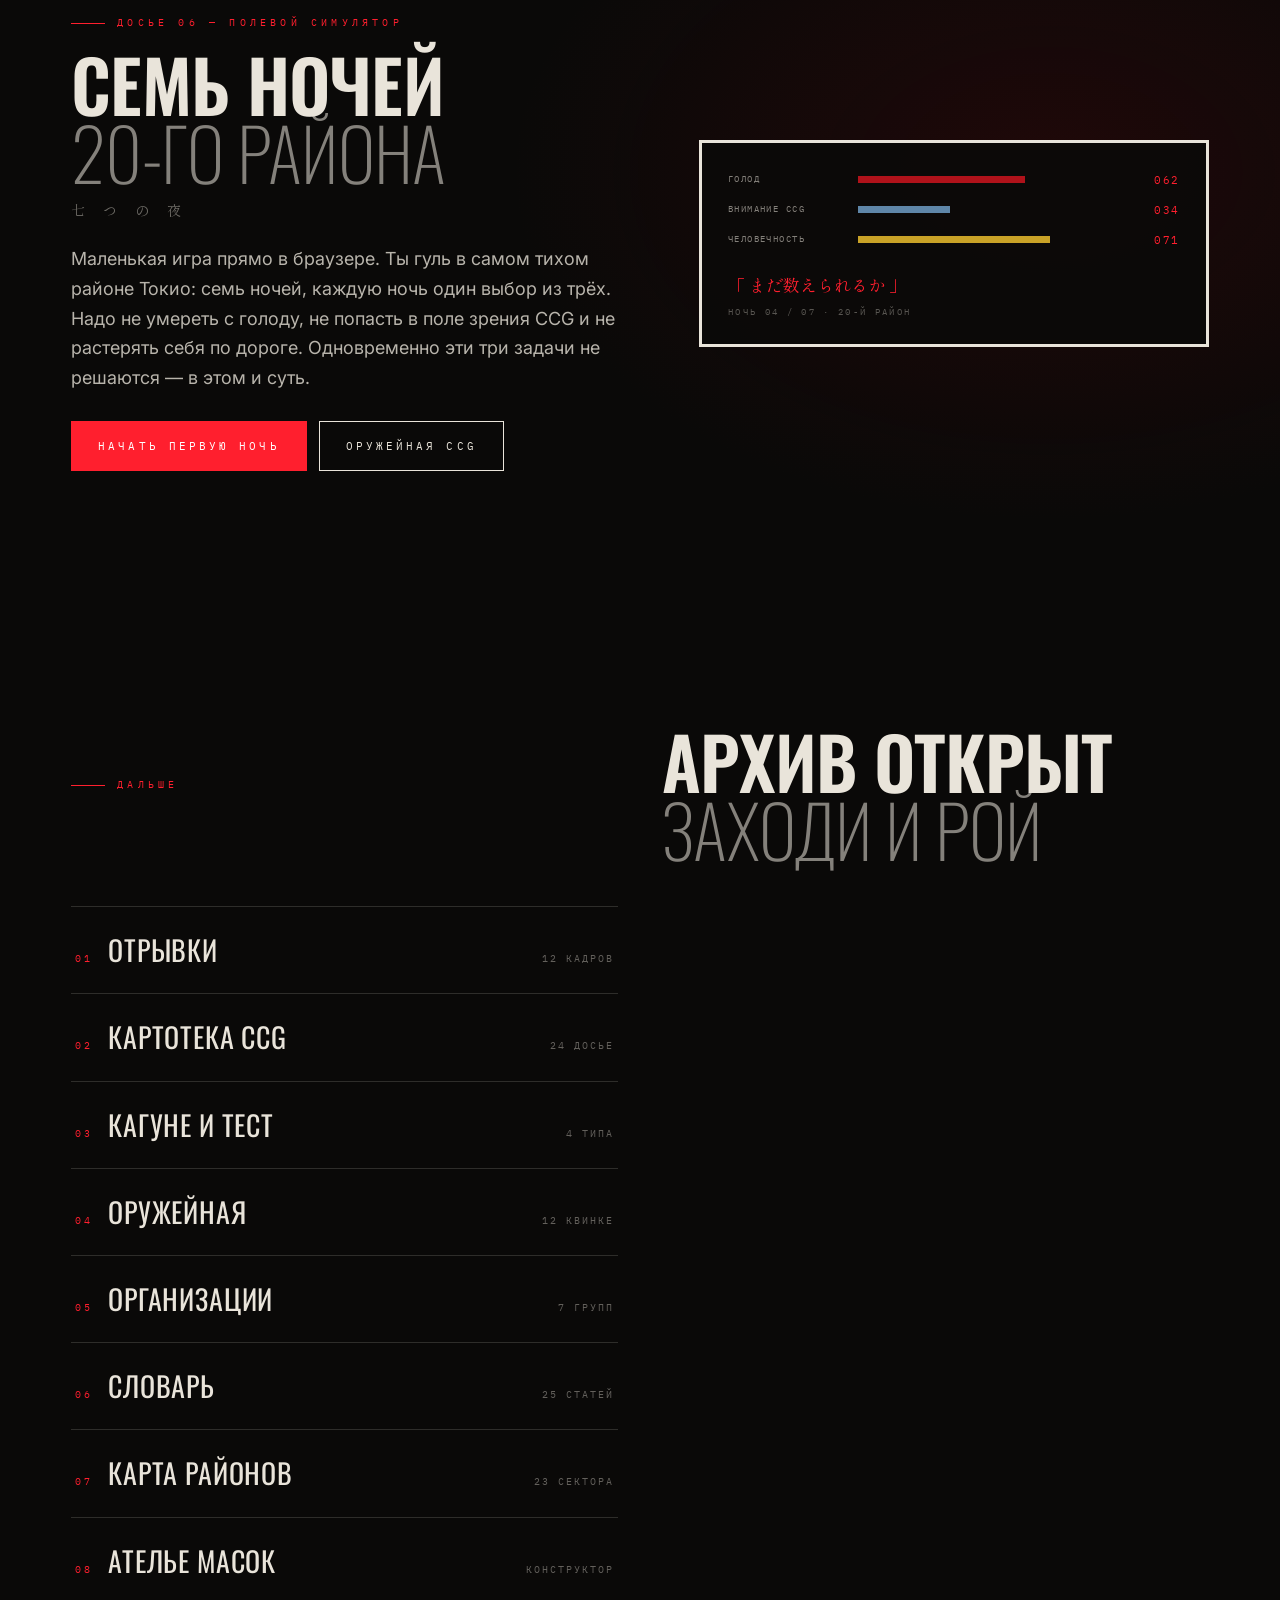
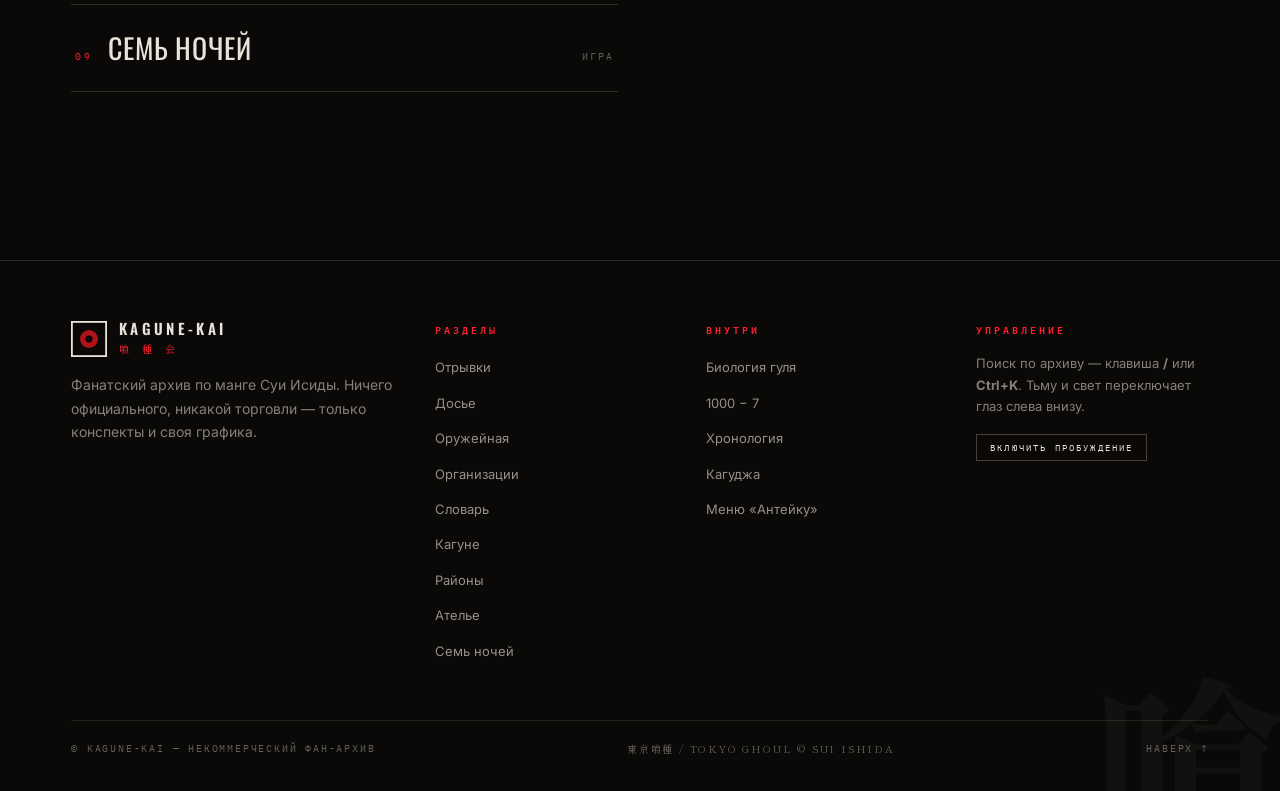
==== commit f29627e0: "Организации, словарь, выгрузка досье карточкой и группа в меню Две новые страницы.  factions.html — " ====
--- a/index.html
+++ b/index.html
@@ -393,9 +393,11 @@
       <a href="characters.html"><span class="mono">02</span> Картотека CCG <em>24 досье</em></a>
       <a href="kagune.html"><span class="mono">03</span> Кагуне и тест <em>4 типа</em></a>
       <a href="quinque.html"><span class="mono">04</span> Оружейная <em>12 квинке</em></a>
-      <a href="wards.html"><span class="mono">05</span> Карта районов <em>23 сектора</em></a>
-      <a href="atelier.html"><span class="mono">06</span> Ателье масок <em>конструктор</em></a>
-      <a href="game.html"><span class="mono">07</span> Семь ночей <em>игра</em></a>
+      <a href="factions.html"><span class="mono">05</span> Организации <em>7 групп</em></a>
+      <a href="terms.html"><span class="mono">06</span> Словарь <em>25 статей</em></a>
+      <a href="wards.html"><span class="mono">07</span> Карта районов <em>23 сектора</em></a>
+      <a href="atelier.html"><span class="mono">08</span> Ателье масок <em>конструктор</em></a>
+      <a href="game.html"><span class="mono">09</span> Семь ночей <em>игра</em></a>
     </div>
   </div>
 </section>
--- a/assets/css/main.css
+++ b/assets/css/main.css
@@ -658,3 +658,129 @@
 .toc a.on{ color:var(--accent); }
 .toc a.on i{ width:30px; }
 @media (max-width:1360px){ .toc{ display:none; } }
+
+/* ---------- группа в меню ---------- */
+.nav-group{ position:relative; }
+.nav-top{
+  background:none; border:none; cursor:pointer; color:color-mix(in srgb,var(--fg) 62%, transparent);
+  font-family:var(--mono); font-size:11px; letter-spacing:.24em; text-transform:uppercase;
+  padding:6px 0; display:inline-flex; align-items:center; gap:6px; transition:color .2s;
+  position:relative;
+}
+.nav-top i{ font-style:normal; font-size:9px; transition:transform .25s; }
+.nav-group.open .nav-top i{ transform:rotate(180deg); }
+.nav-top::after{
+  content:""; position:absolute; left:0; bottom:0; height:1px; width:0; background:var(--accent);
+  transition:width .28s cubic-bezier(.2,.8,.2,1);
+}
+.nav-top:hover,.nav-group.open .nav-top{ color:var(--fg); }
+.nav-top:hover::after,.nav-group.open .nav-top::after{ width:100%; }
+.nav-group.here .nav-top{ color:var(--accent); }
+.nav-group.here .nav-top::after{ width:100%; }
+
+.nav-drop{
+  position:absolute; top:calc(100% + 14px); left:50%; transform:translateX(-50%) translateY(-8px);
+  min-width:236px; background:var(--bg);
+  border:1px solid color-mix(in srgb,var(--fg) 22%, transparent);
+  box-shadow:0 18px 40px rgba(0,0,0,.5);
+  opacity:0; visibility:hidden; transition:.26s cubic-bezier(.2,.8,.2,1); z-index:20;
+}
+.nav-group.open .nav-drop{ opacity:1; visibility:visible; transform:translateX(-50%) translateY(0); }
+.nav-drop::before{
+  content:""; position:absolute; left:0; right:0; top:-14px; height:14px;
+}
+.nav-drop a{
+  display:flex; align-items:baseline; justify-content:space-between; gap:14px;
+  padding:13px 16px; letter-spacing:.16em; font-size:11px;
+  border-bottom:1px solid color-mix(in srgb,var(--fg) 10%, transparent);
+}
+.nav-drop a:last-child{ border-bottom:none; }
+.nav-drop a::after{ display:none; }
+.nav-drop a em{
+  font-style:normal; font-size:9px; letter-spacing:.14em;
+  color:color-mix(in srgb,var(--fg) 35%, transparent);
+}
+.nav-drop a:hover{ background:color-mix(in srgb,var(--accent) 14%, transparent); color:var(--accent); }
+.nav-drop a[aria-current="page"]{ color:var(--accent); }
+
+@media (max-width:900px){
+  .nav-group{ width:100%; }
+  .nav-top{
+    width:100%; justify-content:space-between; font-family:var(--disp); font-size:19px;
+    letter-spacing:.06em; padding:17px 0;
+    border-bottom:1px solid color-mix(in srgb,var(--fg) 8%, transparent);
+  }
+  .nav-drop{
+    position:static; transform:none; opacity:1; visibility:visible; min-width:0;
+    border:none; box-shadow:none; background:none;
+    max-height:0; overflow:hidden; transition:max-height .32s ease;
+  }
+  .nav-group.open .nav-drop{ max-height:420px; transform:none; }
+  .nav-drop a{
+    padding:14px 0 14px 18px; font-family:var(--disp); font-size:15px;
+    border-left:2px solid color-mix(in srgb,var(--accent) 45%, transparent);
+    border-bottom:none; margin-bottom:2px;
+  }
+  .nav-drop a::before{ display:none; }
+}
+
+/* ============================================================
+   СТРАНИЦА: ОРГАНИЗАЦИИ
+   ============================================================ */
+.fgrid{ display:grid; gap:18px; }
+.fcard{
+  display:grid; grid-template-columns:250px 1fr;
+  border:1px solid color-mix(in srgb,var(--fg) 18%, transparent);
+  transition:border-color .4s, transform .4s cubic-bezier(.2,.8,.2,1);
+}
+.fcard:hover{ border-color:var(--fc); transform:translateY(-4px); }
+@media (max-width:760px){ .fcard{ grid-template-columns:1fr; } }
+.fmark{
+  position:relative; display:grid; place-items:center; padding:34px 20px; overflow:hidden;
+  border-right:1px solid color-mix(in srgb,var(--fg) 14%, transparent);
+  background:radial-gradient(70% 70% at 50% 45%, color-mix(in srgb,var(--fc) 20%, transparent), transparent 72%);
+}
+@media (max-width:760px){ .fmark{ border-right:none; border-bottom:1px solid color-mix(in srgb,var(--fg) 14%, transparent); } }
+.fmark svg{ width:min(150px,54%); position:relative; z-index:1;
+  filter:drop-shadow(0 8px 20px rgba(0,0,0,.5)); }
+.fjp{
+  position:absolute; bottom:6px; right:12px; font-size:40px; line-height:1;
+  color:color-mix(in srgb,var(--fc) 30%, transparent); pointer-events:none;
+}
+.fbody{ padding:28px 30px 30px; }
+.fkind{ font-size:9px; letter-spacing:.26em; color:var(--fc); }
+.fcard h2{ font-family:var(--disp); font-size:clamp(26px,4vw,42px); text-transform:uppercase; line-height:1; margin:10px 0 6px; }
+.ffull{ font-size:13px; color:color-mix(in srgb,var(--fg) 50%, transparent); margin-bottom:16px; }
+.fgoal{ font-family:var(--serif); font-size:16px; color:var(--fc); margin:0 0 16px;
+  border-left:2px solid var(--fc); padding-left:14px; }
+.ftext{ font-size:14.5px; color:color-mix(in srgb,var(--fg) 72%, transparent); }
+.ffacts{
+  display:grid; grid-template-columns:repeat(3,1fr); gap:1px; margin:20px 0 0;
+  background:color-mix(in srgb,var(--fg) 14%, transparent);
+  border:1px solid color-mix(in srgb,var(--fg) 14%, transparent);
+}
+@media (max-width:900px){ .ffacts{ grid-template-columns:repeat(2,1fr); } }
+@media (max-width:480px){ .ffacts{ grid-template-columns:1fr; } }
+.ffacts div{ background:var(--bg); padding:11px 13px; }
+.ffacts dt{ font-family:var(--mono); font-size:8.5px; letter-spacing:.2em; color:color-mix(in srgb,var(--fg) 42%, transparent); }
+.ffacts dd{ margin:5px 0 0; font-size:13px; }
+.fwho{ margin-top:18px; font-size:9.5px; letter-spacing:.16em; color:color-mix(in srgb,var(--fg) 45%, transparent); line-height:2; }
+.fwho a{ color:color-mix(in srgb,var(--fg) 70%, transparent); }
+.fwho a:hover{ color:var(--fc); }
+
+/* ============================================================
+   СТРАНИЦА: СЛОВАРЬ
+   ============================================================ */
+.tgrid{ display:grid; grid-template-columns:repeat(auto-fill,minmax(300px,1fr)); gap:16px; margin-top:32px; }
+.tcard{
+  border:1px solid color-mix(in srgb,var(--fg) 16%, transparent);
+  border-left:3px solid var(--tc); padding:20px 22px 22px;
+  transition:.3s; background:color-mix(in srgb,var(--fg) 2%, transparent);
+}
+.tcard:hover{ border-color:var(--tc); transform:translateY(-4px); }
+.thead{ display:flex; align-items:baseline; justify-content:space-between; gap:12px; }
+.tcard h3{ font-family:var(--disp); font-size:21px; text-transform:uppercase; letter-spacing:.03em; }
+.tjp{ font-size:13px; letter-spacing:.16em; color:color-mix(in srgb,var(--fg) 42%, transparent); flex:none; }
+.tcat{ display:inline-block; font-size:8.5px; letter-spacing:.22em; color:var(--tc); margin:8px 0 10px; }
+.tcard p{ margin:0; font-size:13.5px; line-height:1.6; color:color-mix(in srgb,var(--fg) 70%, transparent); }
+.tcard mark{ background:color-mix(in srgb,var(--accent) 30%, transparent); color:var(--fg); }
--- a/assets/css/pages.css
+++ b/assets/css/pages.css
@@ -676,3 +676,9 @@
 .gt-row b{ font-weight:400; text-align:right; color:var(--accent); font-size:11px; }
 .gt-q{ font-family:var(--serif); font-size:17px; color:var(--accent); margin:22px 0 6px; }
 .gt-c{ font-size:9px; letter-spacing:.26em; color:color-mix(in srgb,var(--fg) 35%, transparent); margin:0; }
+
+/* радар и выгрузка досье */
+.statwrap{ display:grid; grid-template-columns:250px 1fr; gap:20px; align-items:center; margin-top:6px; }
+@media (max-width:620px){ .statwrap{ grid-template-columns:1fr; } }
+.radar{ width:100%; height:auto; color:var(--fg); }
+.m-dl{ width:100%; justify-content:center; margin-top:22px; }
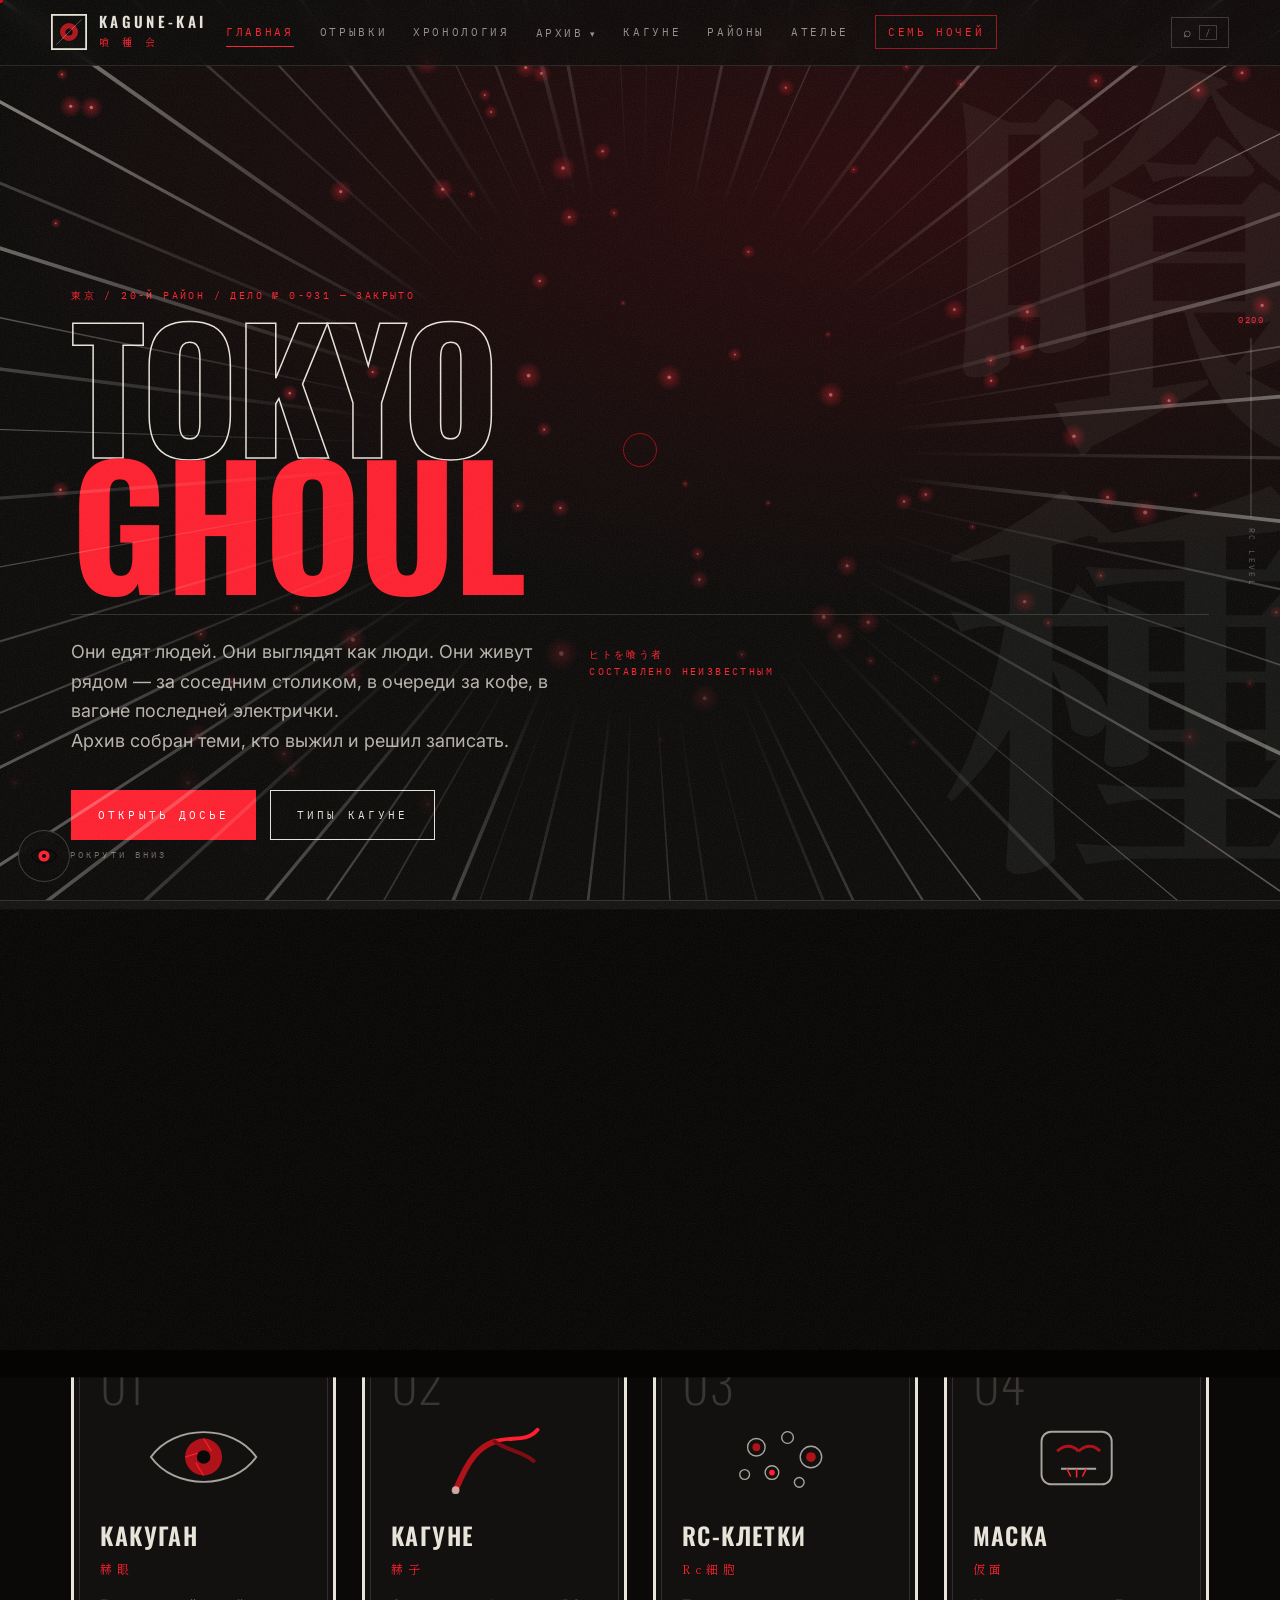
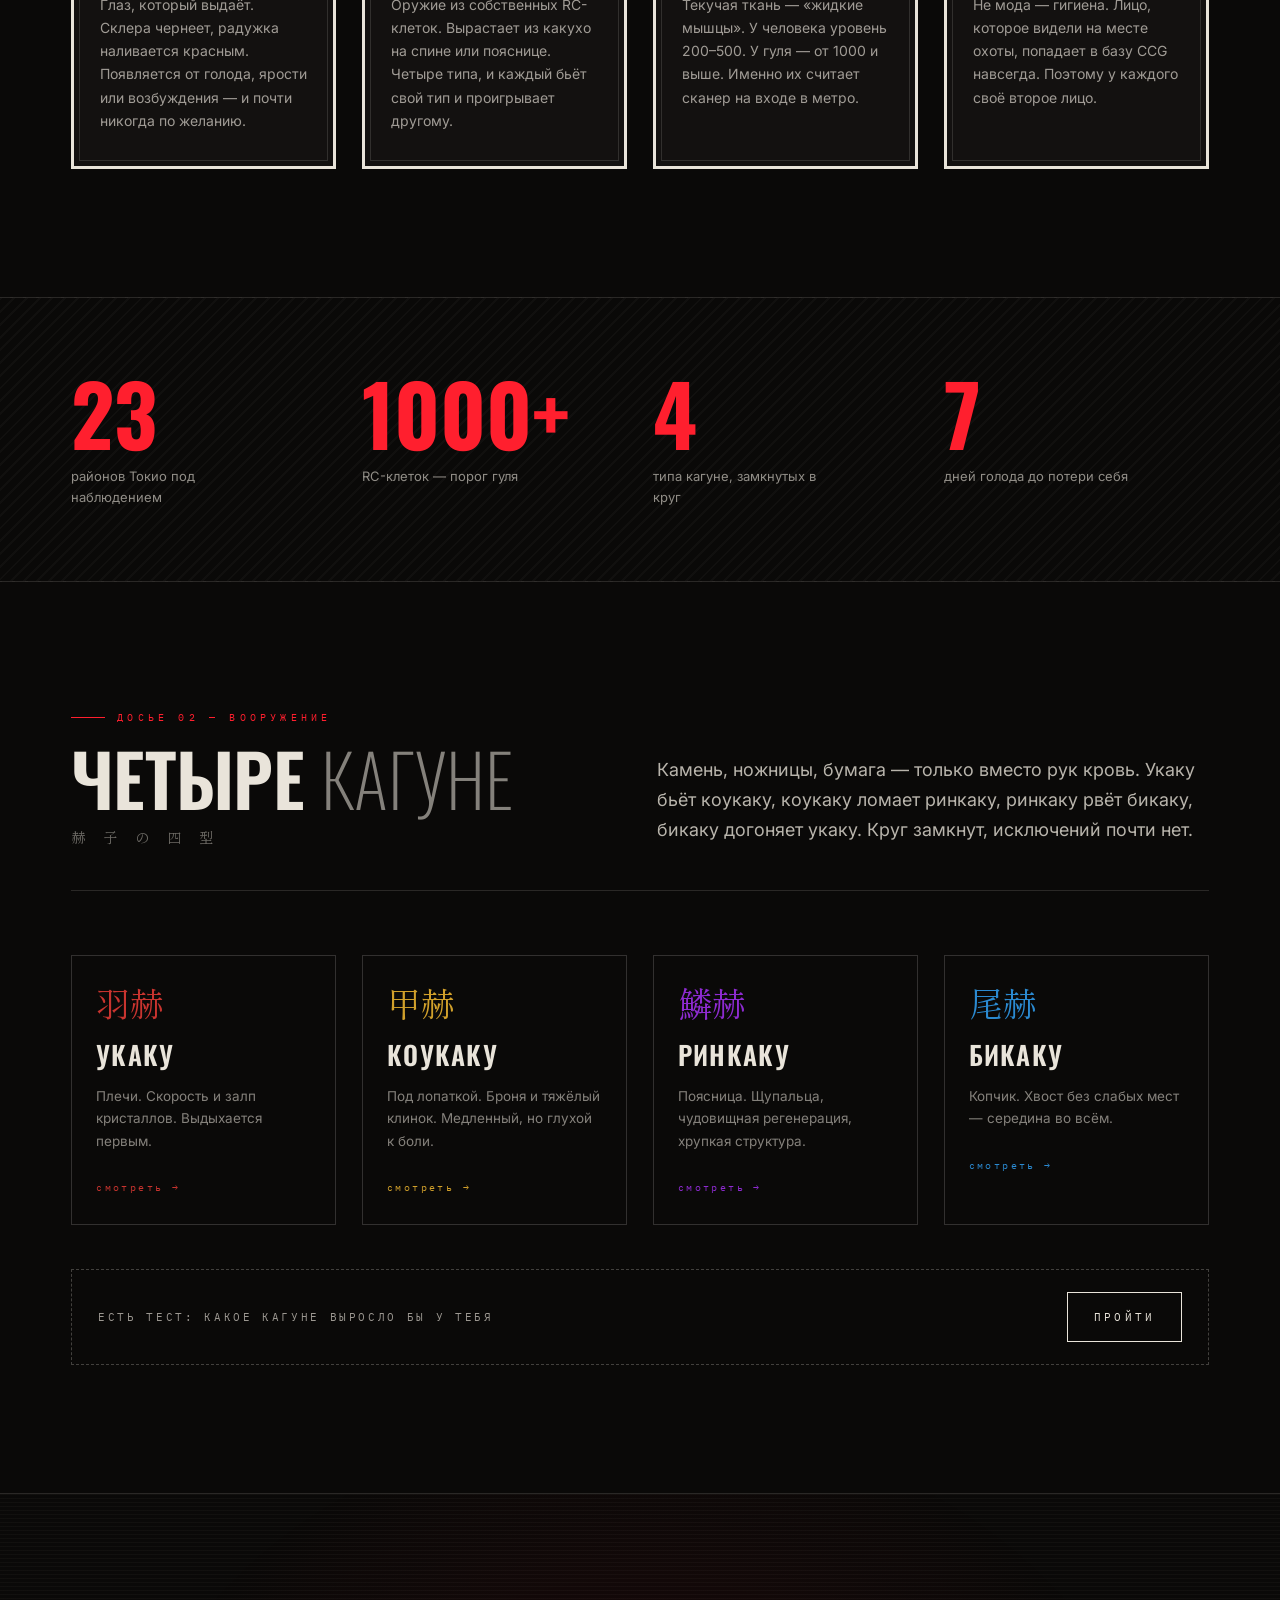
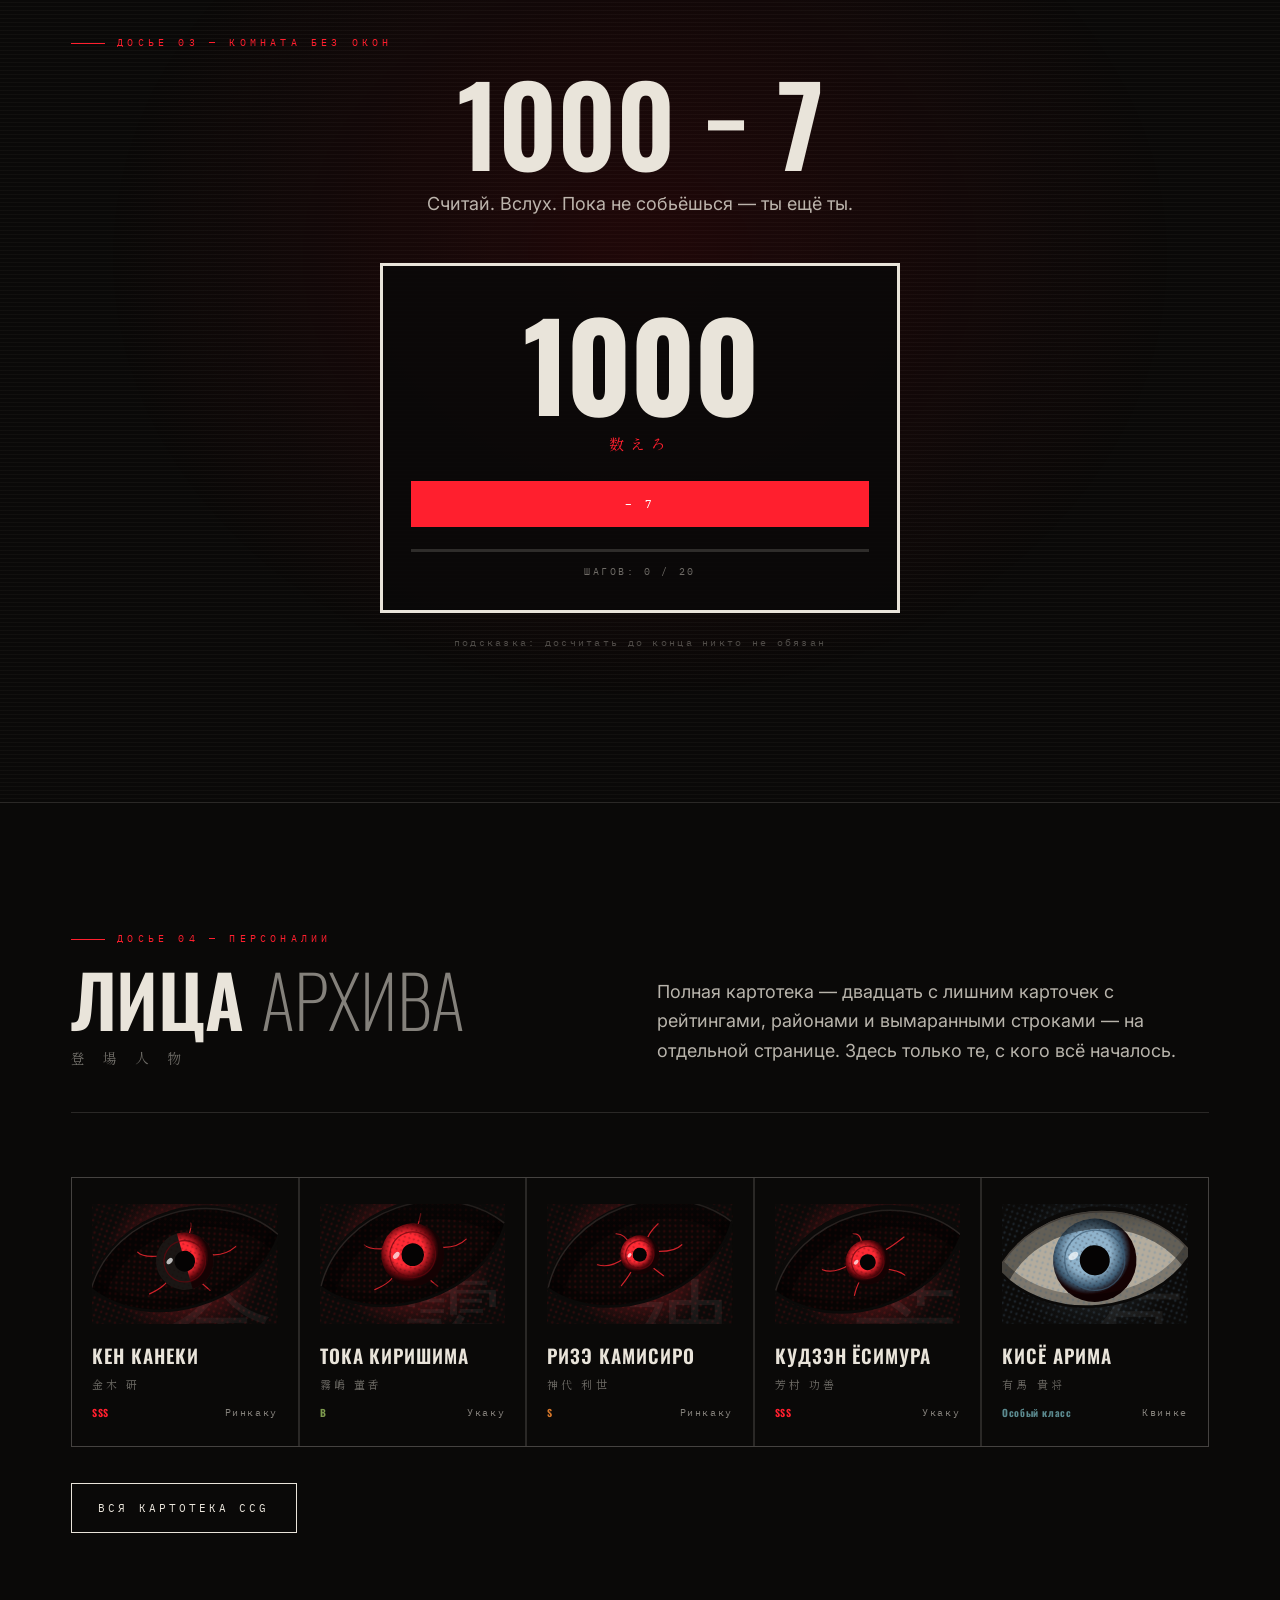
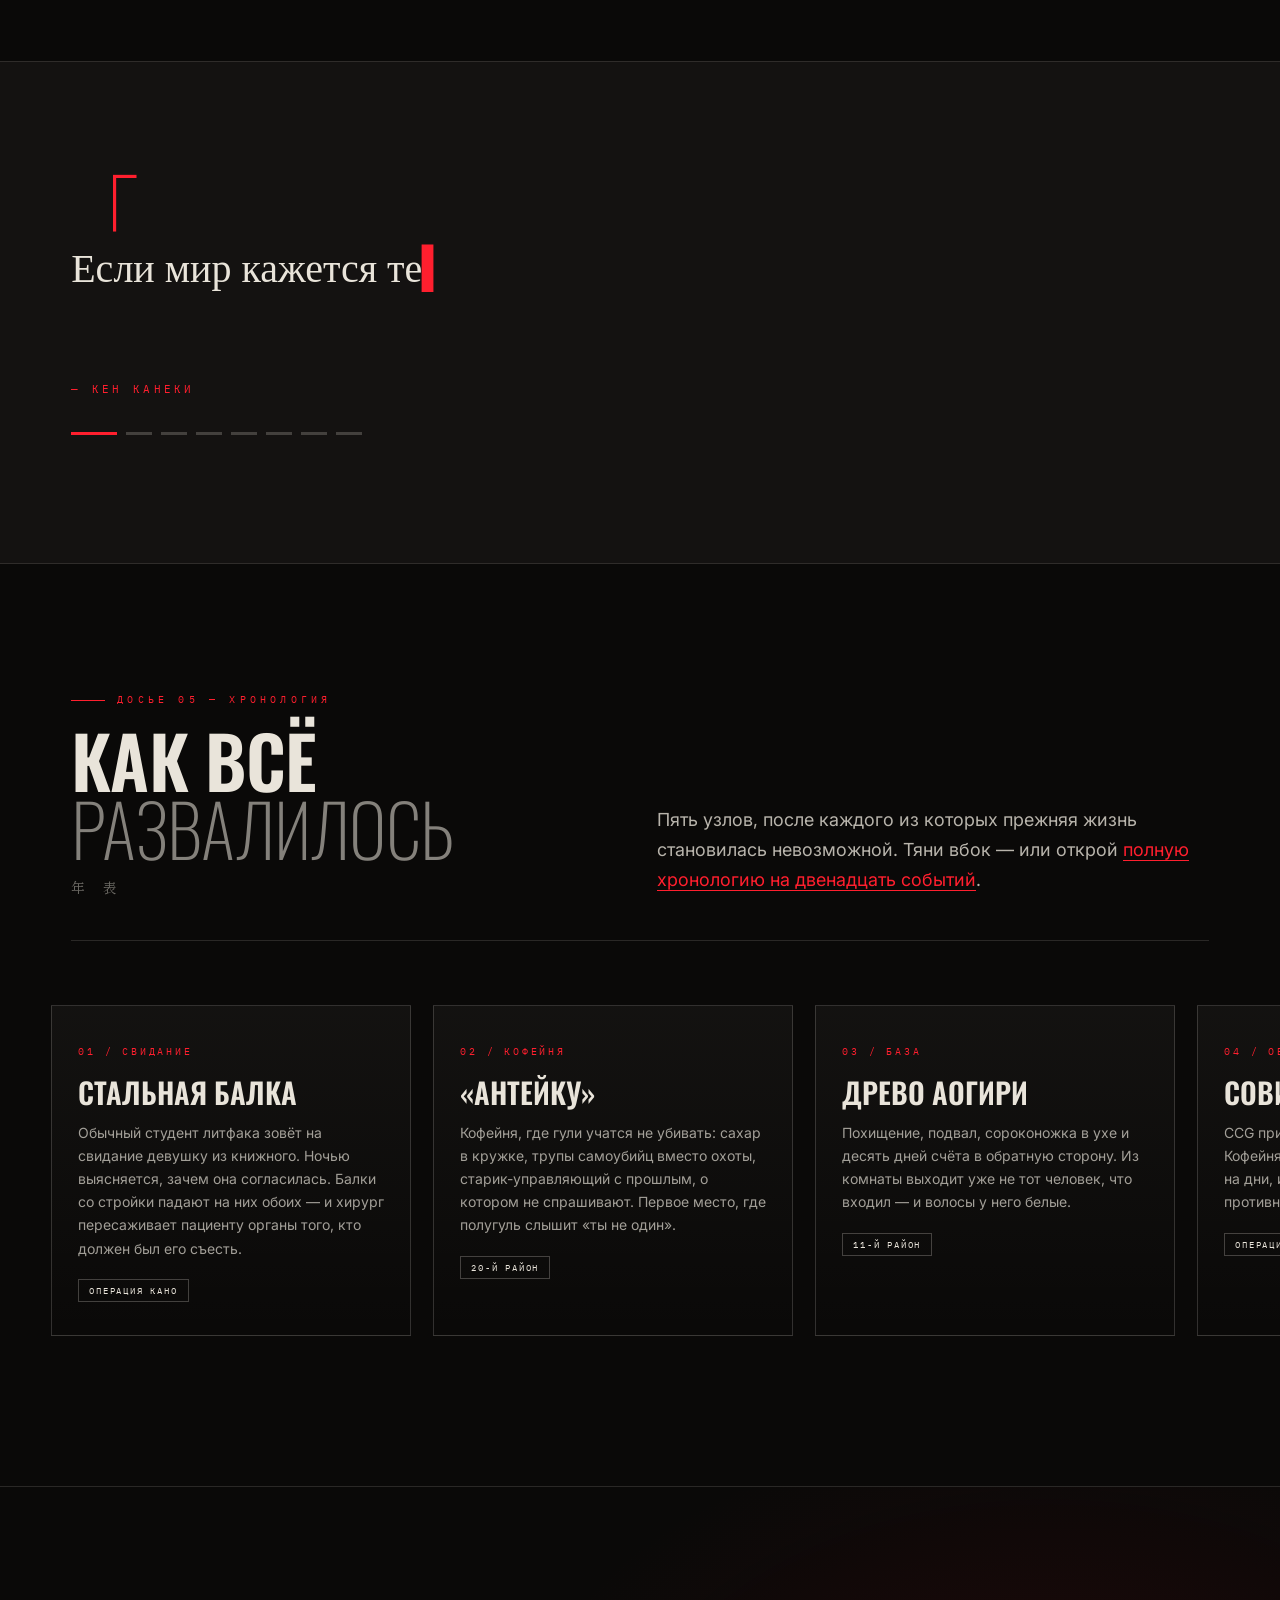
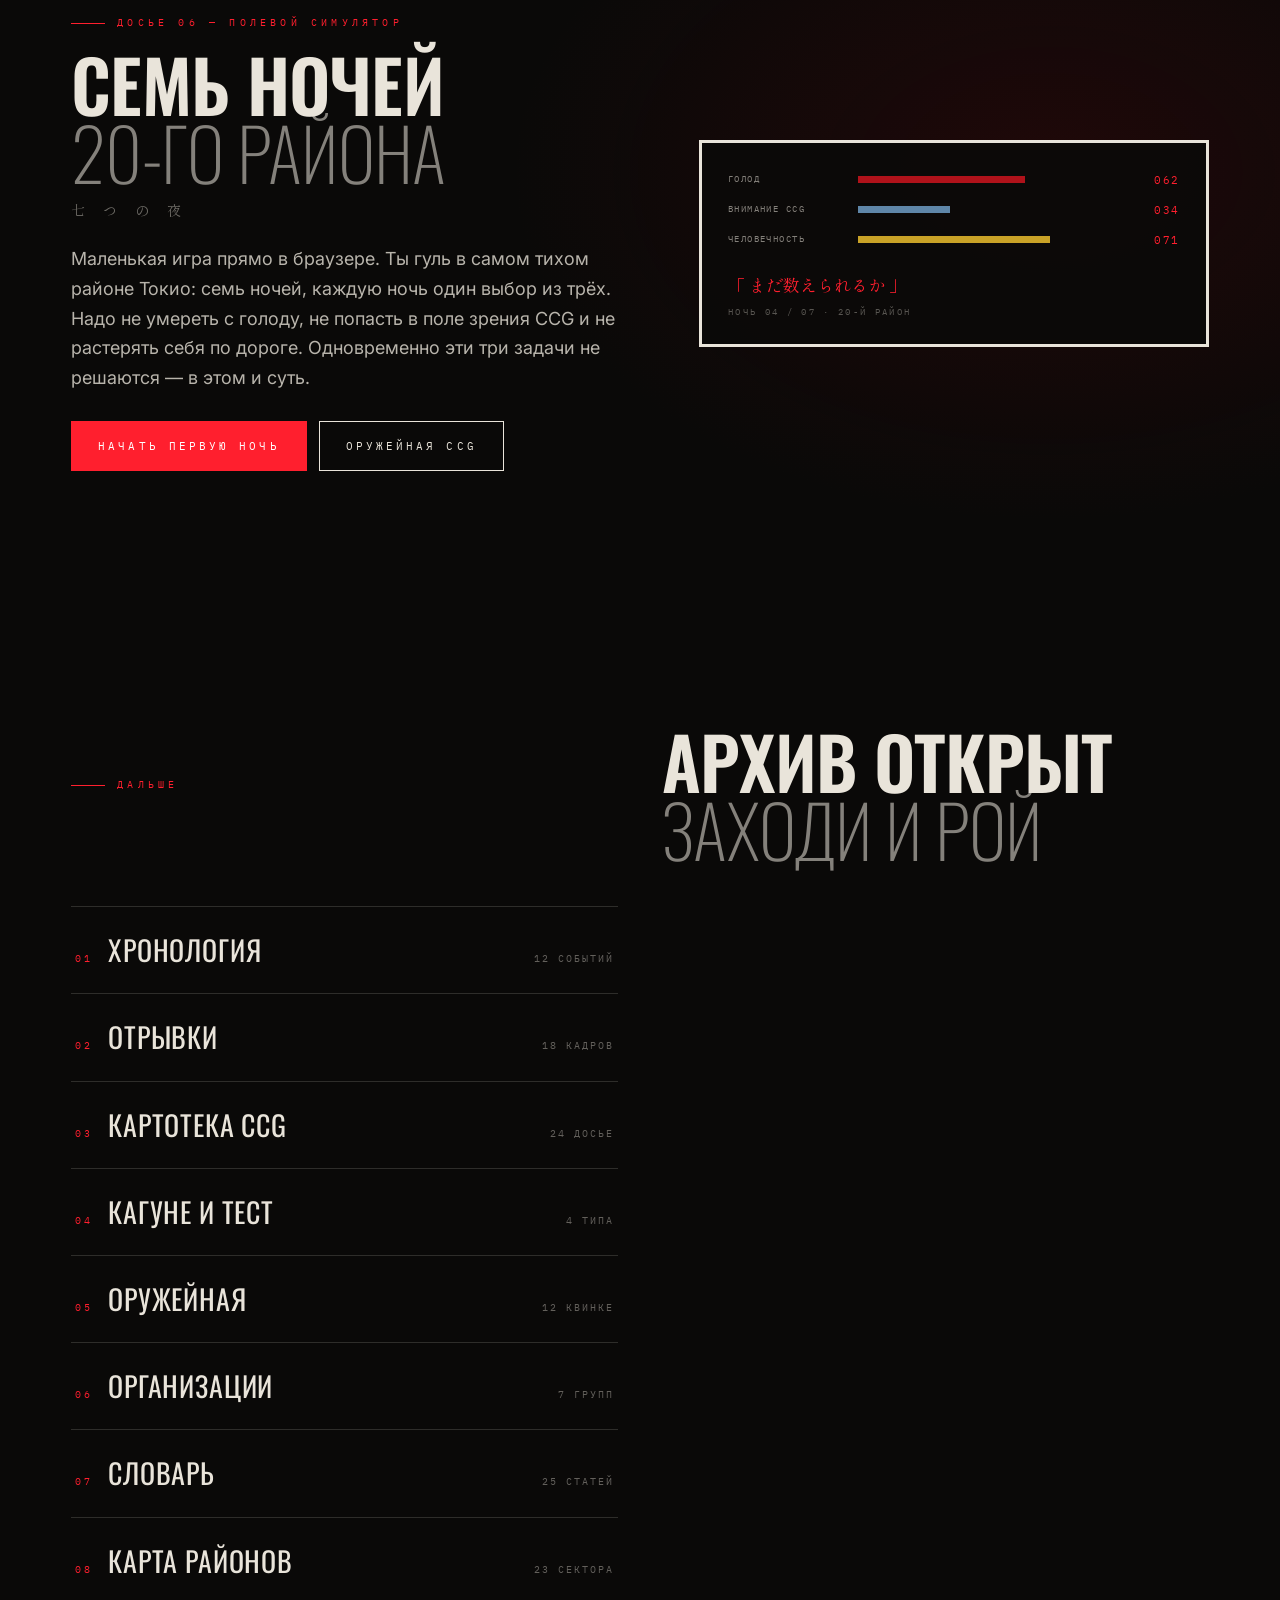
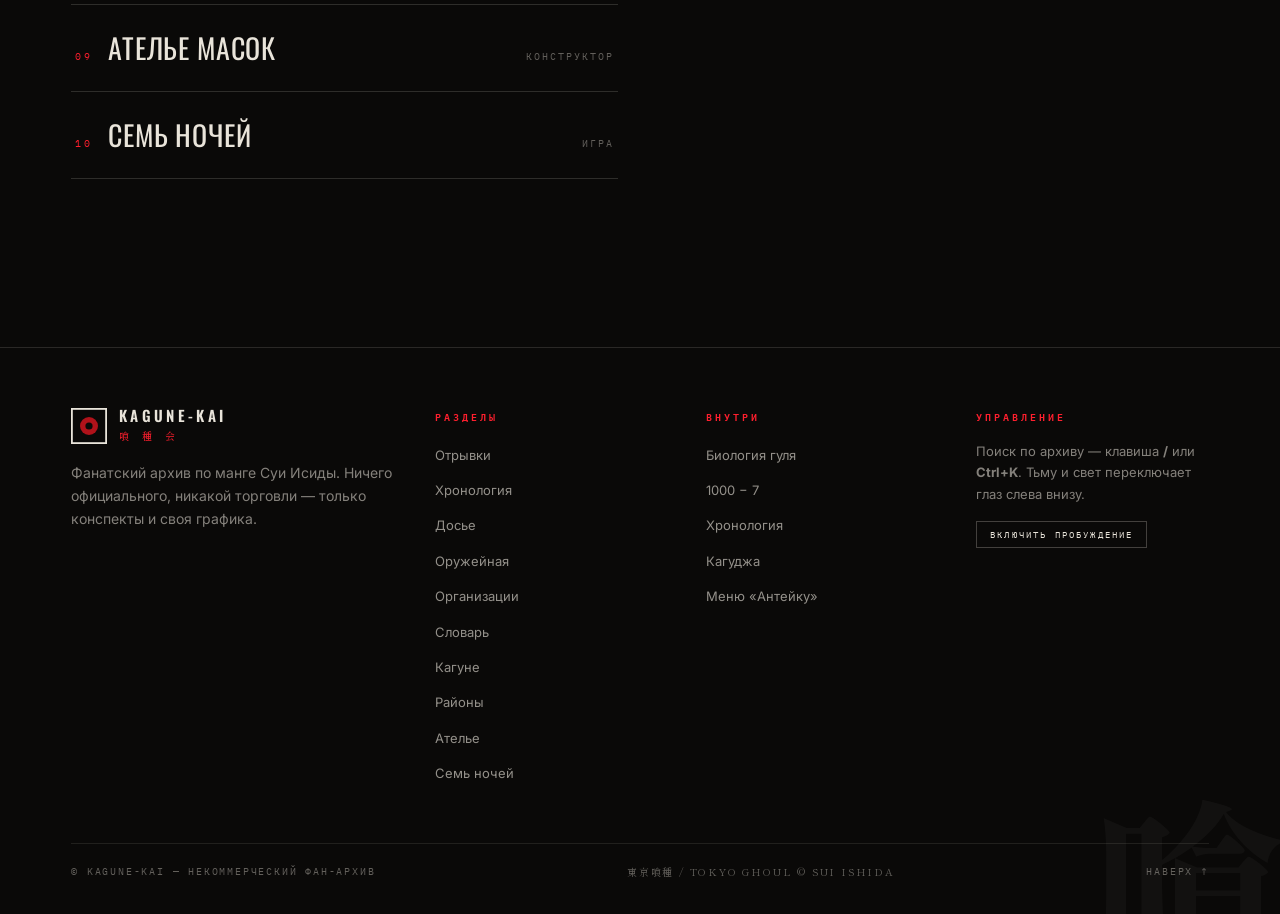
==== commit e26657d0: "Аудит всех страниц, хронология, сравнение дел, 404 и карта сайта Сначала прогнал по всем страницам с" ====
--- a/index.html
+++ b/index.html
@@ -320,7 +320,7 @@
         <h2 class="h-sect">Как всё <span class="thin">развалилось</span></h2>
         <p class="h-jp jp">年 表</p>
       </div>
-      <p class="lead" data-rise>Пять узлов, после каждого из которых прежняя жизнь становилась невозможной. Тяни вбок.</p>
+      <p class="lead" data-rise>Пять узлов, после каждого из которых прежняя жизнь становилась невозможной. Тяни вбок — или открой <a href="timeline.html" style="color:var(--accent);border-bottom:1px solid currentColor">полную хронологию на двенадцать событий</a>.</p>
     </div>
   </div>
   <div class="rail-scroll" id="arc-rail">
@@ -389,15 +389,16 @@
     <p class="kicker">Дальше</p>
     <h2 class="h-sect">Архив открыт<br><span class="thin">заходи и рой</span></h2>
     <div class="cta-links">
-      <a href="manga.html"><span class="mono">01</span> Отрывки <em>12 кадров</em></a>
-      <a href="characters.html"><span class="mono">02</span> Картотека CCG <em>24 досье</em></a>
-      <a href="kagune.html"><span class="mono">03</span> Кагуне и тест <em>4 типа</em></a>
-      <a href="quinque.html"><span class="mono">04</span> Оружейная <em>12 квинке</em></a>
-      <a href="factions.html"><span class="mono">05</span> Организации <em>7 групп</em></a>
-      <a href="terms.html"><span class="mono">06</span> Словарь <em>25 статей</em></a>
-      <a href="wards.html"><span class="mono">07</span> Карта районов <em>23 сектора</em></a>
-      <a href="atelier.html"><span class="mono">08</span> Ателье масок <em>конструктор</em></a>
-      <a href="game.html"><span class="mono">09</span> Семь ночей <em>игра</em></a>
+      <a href="timeline.html"><span class="mono">01</span> Хронология <em>12 событий</em></a>
+      <a href="manga.html"><span class="mono">02</span> Отрывки <em>18 кадров</em></a>
+      <a href="characters.html"><span class="mono">03</span> Картотека CCG <em>24 досье</em></a>
+      <a href="kagune.html"><span class="mono">04</span> Кагуне и тест <em>4 типа</em></a>
+      <a href="quinque.html"><span class="mono">05</span> Оружейная <em>12 квинке</em></a>
+      <a href="factions.html"><span class="mono">06</span> Организации <em>7 групп</em></a>
+      <a href="terms.html"><span class="mono">07</span> Словарь <em>25 статей</em></a>
+      <a href="wards.html"><span class="mono">08</span> Карта районов <em>23 сектора</em></a>
+      <a href="atelier.html"><span class="mono">09</span> Ателье масок <em>конструктор</em></a>
+      <a href="game.html"><span class="mono">10</span> Семь ночей <em>игра</em></a>
     </div>
   </div>
 </section>
--- a/assets/css/main.css
+++ b/assets/css/main.css
@@ -370,7 +370,7 @@
 .foot-grid{ display:grid; grid-template-columns:1.4fr 1fr 1fr 1fr; gap:38px; }
 @media (max-width:860px){ .foot-grid{ grid-template-columns:1fr 1fr; } }
 @media (max-width:520px){ .foot-grid{ grid-template-columns:1fr; } }
-.foot h4{
+.foot h3{
   font-family:var(--mono); font-size:10px; letter-spacing:.3em; text-transform:uppercase;
   color:var(--accent); margin-bottom:16px;
 }
@@ -784,3 +784,10 @@
 .tcat{ display:inline-block; font-size:8.5px; letter-spacing:.22em; color:var(--tc); margin:8px 0 10px; }
 .tcard p{ margin:0; font-size:13.5px; line-height:1.6; color:color-mix(in srgb,var(--fg) 70%, transparent); }
 .tcard mark{ background:color-mix(in srgb,var(--accent) 30%, transparent); color:var(--fg); }
+
+/* якорь не должен уезжать под липкую шапку и панель фильтров */
+:target,
+main section[id], main article[id], main .mscene[id], main .ktype[id], main .fcard[id]{
+  scroll-margin-top:110px;
+}
+.filters ~ * [id], .cmp{ scroll-margin-top:150px; }
--- a/assets/css/pages.css
+++ b/assets/css/pages.css
@@ -520,7 +520,7 @@
 .stage svg{ width:min(78%,420px); filter:drop-shadow(0 18px 34px rgba(0,0,0,.5)); }
 .controls{ border:1px solid color-mix(in srgb,var(--fg) 18%, transparent); padding:22px 20px 26px; }
 .ctl{ margin-bottom:22px; }
-.ctl h4{ font-family:var(--mono); font-size:9.5px; letter-spacing:.26em; color:var(--accent); margin:0 0 12px; text-transform:uppercase; }
+.ctl h3{ font-family:var(--mono); font-size:9.5px; letter-spacing:.26em; color:var(--accent); margin:0 0 12px; text-transform:uppercase; }
 .opts{ display:flex; gap:8px; flex-wrap:wrap; }
 .opt{
   font-family:var(--mono); font-size:10px; letter-spacing:.14em; padding:8px 12px; cursor:pointer;
@@ -682,3 +682,122 @@
 @media (max-width:620px){ .statwrap{ grid-template-columns:1fr; } }
 .radar{ width:100%; height:auto; color:var(--fg); }
 .m-dl{ width:100%; justify-content:center; margin-top:22px; }
+
+/* ============================================================
+   СТРАНИЦА: ХРОНОЛОГИЯ
+   ============================================================ */
+.tl{ position:relative; padding-left:0; }
+.tl-rail{
+  position:absolute; left:23px; top:8px; bottom:8px; width:2px;
+  background:color-mix(in srgb,var(--fg) 14%, transparent);
+}
+.tl-rail b{ display:block; width:100%; height:0; background:linear-gradient(var(--blood-deep),var(--blood-hot)); }
+@media (min-width:900px){ .tl-rail{ left:50%; margin-left:-1px; } }
+
+.tl-phase{
+  position:relative; margin:52px 0 26px 62px;
+  font-size:10px; letter-spacing:.42em; color:var(--accent);
+}
+.tl-phase::before{
+  content:""; position:absolute; left:-46px; top:50%; width:30px; height:1px; background:var(--accent);
+}
+@media (min-width:900px){
+  .tl-phase{
+    margin-left:0; text-align:center; width:max-content; margin-inline:auto;
+    padding:7px 18px; background:var(--bg);        /* иначе линия проходит сквозь буквы */
+    border:1px solid color-mix(in srgb,var(--accent) 40%, transparent);
+  }
+  .tl-phase::before{ display:none; }
+}
+
+.tl-item{ position:relative; padding-left:62px; margin-bottom:22px; }
+.tl-dot{
+  position:absolute; left:16px; top:26px; width:16px; height:16px; border-radius:50%;
+  background:var(--bg); border:2px solid color-mix(in srgb,var(--fg) 30%, transparent);
+  transition:.4s;
+}
+.tl-item.passed .tl-dot{ border-color:var(--accent); box-shadow:0 0 0 4px color-mix(in srgb,var(--accent) 22%, transparent); }
+.tl-item.passed .tl-dot::after{
+  content:""; position:absolute; inset:3px; border-radius:50%; background:var(--accent);
+}
+@media (min-width:900px){
+  .tl-item{ width:calc(50% - 46px); padding-left:0; margin-bottom:30px; }
+  .tl-item.tl-right{ margin-left:auto; }
+  .tl-dot{ left:auto; right:-54px; }               /* левая колонка: точка справа */
+  .tl-item.tl-right .tl-dot{ right:auto; left:-54px; }
+}
+
+.tl-card{
+  border:1px solid color-mix(in srgb,var(--fg) 18%, transparent);
+  padding:22px 24px 24px; background:color-mix(in srgb,var(--fg) 3%, transparent);
+  transition:.4s cubic-bezier(.2,.8,.2,1);
+}
+.tl-item:hover .tl-card{ border-color:var(--accent); transform:translateY(-4px); }
+.tl-top{ display:flex; align-items:baseline; gap:12px; flex-wrap:wrap; margin-bottom:10px; }
+.tl-n{ font-size:10px; letter-spacing:.2em; color:var(--accent); }
+.tl-jp{ font-size:14px; letter-spacing:.28em; color:color-mix(in srgb,var(--fg) 45%, transparent); }
+.tl-where{ margin-left:auto; font-size:9px; letter-spacing:.18em; color:color-mix(in srgb,var(--fg) 38%, transparent); }
+.tl-card h2{ font-family:var(--disp); font-size:clamp(21px,2.6vw,29px); text-transform:uppercase; line-height:1.05; }
+.tl-card p{ margin:12px 0 0; font-size:14px; color:color-mix(in srgb,var(--fg) 70%, transparent); }
+.tl-refs{ display:flex; flex-wrap:wrap; gap:8px; margin-top:18px; }
+.tl-refs a{
+  display:inline-flex; align-items:center; gap:8px; padding:6px 11px;
+  border:1px solid color-mix(in srgb,var(--rc) 45%, transparent);
+  font-size:11.5px; transition:.25s;
+}
+.tl-refs a:hover{ background:color-mix(in srgb,var(--rc) 18%, transparent); color:var(--rc); }
+.tl-k{ font-family:var(--mono); font-size:8px; letter-spacing:.18em; color:var(--rc); }
+
+/* ---------- сравнение двух дел ---------- */
+.cmp{ margin-top:clamp(60px,8vw,110px); padding-top:clamp(40px,5vw,64px);
+  border-top:1px solid color-mix(in srgb,var(--fg) 14%, transparent); }
+.cmp-box{ border:var(--panel-border) solid var(--fg); padding:clamp(20px,3vw,34px); }
+.cmp-picks{ display:flex; align-items:flex-end; gap:18px; flex-wrap:wrap; margin-bottom:28px; }
+.cmp-pick{ flex:1; min-width:200px; display:block; }
+.cmp-pick span{ display:block; font-size:9px; letter-spacing:.24em; color:var(--accent); margin-bottom:8px; }
+.cmp-pick select{
+  width:100%; background:var(--ink-2); color:var(--fg);
+  border:1px solid color-mix(in srgb,var(--fg) 24%, transparent);
+  font-family:var(--disp); font-size:17px; letter-spacing:.05em; text-transform:uppercase;
+  padding:12px 14px; cursor:pointer; appearance:none;
+  background-image:linear-gradient(45deg,transparent 50%,currentColor 50%),
+                   linear-gradient(135deg,currentColor 50%,transparent 50%);
+  background-position:calc(100% - 20px) 50%, calc(100% - 14px) 50%;
+  background-size:6px 6px, 6px 6px; background-repeat:no-repeat;
+}
+.cmp-pick select:focus{ border-color:var(--accent); outline:none; }
+.cmp-vs{ font-size:12px; letter-spacing:.3em; color:color-mix(in srgb,var(--fg) 35%, transparent); padding-bottom:14px; }
+
+.cmp-heads{ display:grid; grid-template-columns:1fr 1.3fr 1fr; gap:clamp(12px,2vw,26px); align-items:center; }
+@media (max-width:800px){ .cmp-heads{ grid-template-columns:1fr 1fr; } .cmp-mid{ grid-column:1/-1; order:-1; } }
+.cmp-head{ text-align:center; }
+.cmp-head .por{ width:100%; height:150px; border:1px solid var(--c); margin-bottom:14px; }
+.cmp-head h3{ font-family:var(--disp); font-size:clamp(16px,2vw,22px); text-transform:uppercase; line-height:1.1; }
+.cmp-head p{ margin:6px 0 0; font-size:10px; letter-spacing:.16em; color:var(--c); }
+.cmp-mid{ text-align:center; color:var(--fg); }
+.cmp-radar{ width:100%; max-width:330px; margin-inline:auto; }
+.cmp-legend{ font-size:9.5px; letter-spacing:.16em; color:color-mix(in srgb,var(--fg) 55%, transparent); margin-top:6px; }
+.cmp-legend span{ margin-left:12px; }
+
+.cmp-rows{ margin-top:28px; display:grid; gap:9px; }
+.cmp-row{
+  display:grid; grid-template-columns:36px 1fr 36px; grid-template-areas:"va bar vb" "k k d";
+  gap:4px 10px; align-items:center;
+}
+.cmp-va{ grid-area:va; font-family:var(--mono); font-size:12px; text-align:right; }
+.cmp-vb{ grid-area:vb; font-family:var(--mono); font-size:12px; }
+.cmp-bar{ grid-area:bar; display:flex; align-items:center; justify-content:center; gap:2px; height:8px; }
+.cmp-bar i{ display:block; height:100%; }
+.cmp-bar .cmp-l{ transform-origin:right; }
+.cmp-k{ grid-area:k; font-size:8.5px; letter-spacing:.2em; color:color-mix(in srgb,var(--fg) 40%, transparent); }
+.cmp-d{ grid-area:d; font-size:9px; text-align:right; color:color-mix(in srgb,var(--fg) 40%, transparent); }
+.cmp-verdict{
+  margin:26px 0 0; padding-left:16px; border-left:2px solid var(--accent);
+  font-family:var(--serif); font-size:16px; color:color-mix(in srgb,var(--fg) 78%, transparent);
+}
+
+/* ---------- 404 ---------- */
+.nf{ display:grid; grid-template-columns:300px 1fr; gap:clamp(26px,5vw,60px); align-items:center; }
+@media (max-width:760px){ .nf{ grid-template-columns:1fr; } .nf-stamp{ max-width:220px; } }
+.nf-stamp{ color:var(--accent); transform:rotate(-9deg); opacity:.9; }
+.nf-stamp svg{ width:100%; height:auto; }
